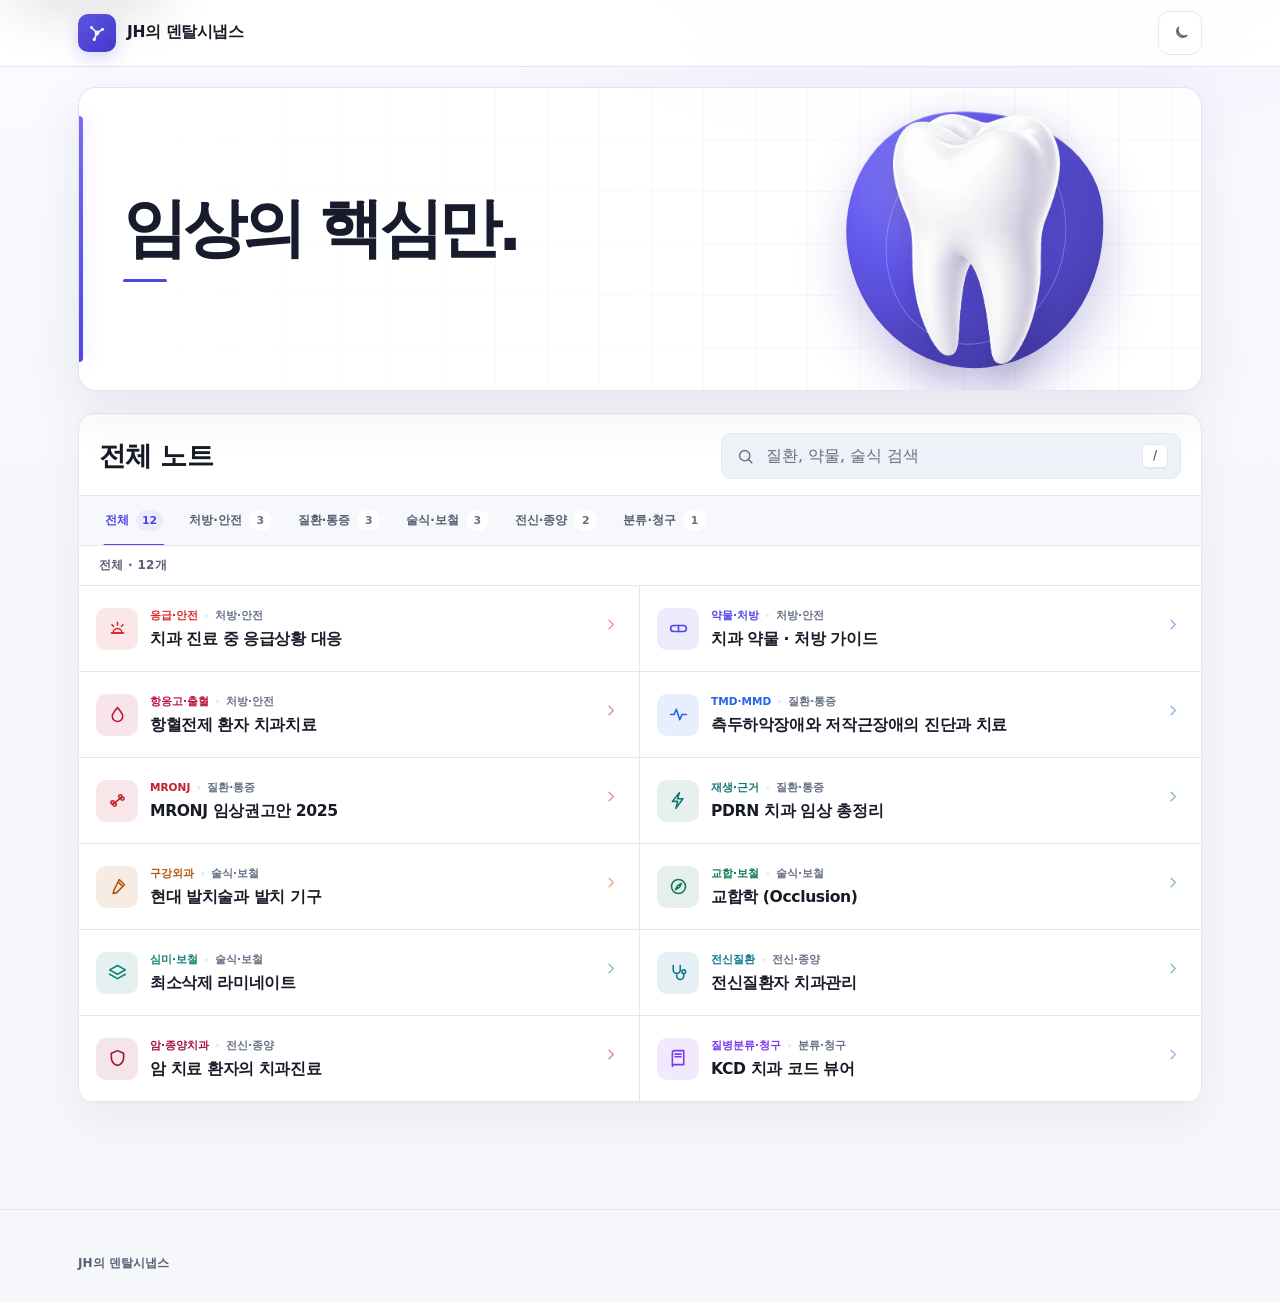
==== index.html @ c58d6381 "메인 치아 비주얼 및 문구 간결화" ====
<!DOCTYPE html>
<html lang="ko" data-theme="auto">
<head>
<meta charset="UTF-8" />
<meta name="viewport" content="width=device-width, initial-scale=1.0" />
<title>JH의 덴탈시냅스</title>
<meta name="description" content="JH의 덴탈시냅스 — 치과 임상 노트 모음(처방·질환·술식)" />
<meta name="theme-color" content="#4f46e5" />
<link rel="icon" href="assets/favicon.svg" type="image/svg+xml" />
<link rel="stylesheet" href="assets/theme.css?v=7" />
<link rel="preload" as="image" href="assets/tooth-hero-v2.webp" type="image/webp" />
<style>
  .hub-page{
    --hub-canvas:#fafaff;
    --hero-surface:rgba(255,255,255,.9);
    --hero-ink:#171b2b;
    --hero-muted:#697087;
    --hero-line:rgba(79,70,229,.16);
    --hero-grid:rgba(79,70,229,.045);
    background:
      radial-gradient(780px 360px at 76% -5%,rgba(99,102,241,.11),transparent 72%),
      linear-gradient(180deg,var(--hub-canvas) 0,var(--bg) 560px)}
  .hub-header{background:color-mix(in srgb,var(--surface) 96%,transparent);border-bottom:1px solid var(--line)}
  .hub-header-inner{height:66px;display:flex;align-items:center;gap:16px}
  .hub-brand{display:inline-flex;align-items:center;gap:11px;min-height:48px;color:var(--ink)}
  .hub-brand:hover{text-decoration:none}
  .hub-brand .logo{width:38px;height:38px;border-radius:10px;display:grid;place-items:center;background:linear-gradient(145deg,#6259ef,var(--brand-strong));color:#fff;box-shadow:0 7px 18px rgba(79,70,229,.2)}
  .hub-brand .logo svg{width:22px;height:22px}
  .hub-wordmark{line-height:1.1}
  .hub-wordmark b{font-size:.97rem;letter-spacing:-.025em}
  .hub-header .themebtn{margin-left:auto}

  .hub-main{padding:20px 0 var(--sp-8)}
  .hub-intro{position:relative;isolation:isolate;display:grid;grid-template-columns:minmax(0,1fr) minmax(240px,.62fr);align-items:center;gap:clamp(24px,5vw,64px);overflow:hidden;
    min-height:294px;padding:26px 38px 26px 44px;border:1px solid var(--hero-line);border-radius:18px;color:var(--hero-ink);background:var(--hero-surface);
    box-shadow:0 1px 0 rgba(255,255,255,.82) inset,0 20px 54px rgba(56,52,110,.09)}
  .hub-intro::before{content:"";position:absolute;inset:0;z-index:-2;background:
    linear-gradient(90deg,var(--hero-grid) 1px,transparent 1px),
    linear-gradient(0deg,var(--hero-grid) 1px,transparent 1px);
    background-size:52px 52px;mask-image:linear-gradient(90deg,transparent 5%,#000 58%,#000)}
  .hub-intro::after{content:"";position:absolute;inset:28px auto 28px 0;width:4px;border-radius:0 6px 6px 0;background:linear-gradient(180deg,#766df4,var(--brand));box-shadow:0 0 20px rgba(79,70,229,.25)}
  .intro-copy{position:relative;z-index:1;align-self:center}
  .hub-intro h1{max-width:650px;margin:0;color:var(--hero-ink);font-size:clamp(2.5rem,5vw,4.25rem);line-height:1.02;letter-spacing:-.07em;text-wrap:balance}
  .hub-intro h1::after{content:"";display:block;width:44px;height:3px;margin-top:17px;border-radius:2px;background:var(--brand)}

  .dental-visual{position:relative;align-self:stretch;display:grid;place-items:center;min-width:0;min-height:242px}
  .dental-visual::before{content:"";position:absolute;width:min(94%,258px);aspect-ratio:1;border-radius:43% 57% 51% 49%/47% 43% 57% 53%;background:radial-gradient(circle at 32% 24%,#8c85ff 0,#6258ed 35%,#3a308f 100%);box-shadow:0 24px 52px rgba(64,52,174,.26),inset 0 1px 0 rgba(255,255,255,.34);transform:rotate(-6deg)}
  .dental-visual::after{content:"";position:absolute;width:min(76%,212px);aspect-ratio:1;border:1px solid rgba(255,255,255,.3);border-radius:50%;transform:rotate(16deg) scaleX(.83)}
  .tooth-art{position:relative;z-index:1;width:auto;height:250px;max-width:70%;object-fit:contain;filter:drop-shadow(0 18px 18px rgba(28,22,91,.28))}

  .library{padding:22px 0 0}
  .library-shell{overflow:hidden;border:1px solid var(--line);border-radius:16px;background:var(--surface);box-shadow:0 18px 46px rgba(25,30,60,.055)}
  .library-tools{display:flex;align-items:center;justify-content:space-between;gap:24px;padding:19px 20px 16px;border-bottom:1px solid var(--line)}
  .library-title h2{margin:0;font-size:clamp(1.35rem,2.5vw,1.7rem)}
  .hub-search{position:relative;display:flex;align-items:center;width:min(100%,460px)}
  .hub-search>svg{position:absolute;left:15px;width:19px;height:19px;color:var(--ink-3);pointer-events:none}
  .hub-search input{width:100%;height:46px;border:1px solid var(--line);border-radius:10px;background:var(--surface-2);color:var(--ink);padding:0 54px 0 44px;outline:none;transition:border-color var(--dur),box-shadow var(--dur),background-color var(--dur)}
  .hub-search input::placeholder{color:var(--ink-3)}
  .hub-search input:focus{border-color:var(--brand);background:var(--surface);box-shadow:0 0 0 4px color-mix(in srgb,var(--brand) 15%,transparent)}
  .hub-search kbd{position:absolute;right:13px;display:grid;place-items:center;min-width:26px;height:25px;border:1px solid var(--line);border-bottom-width:2px;border-radius:6px;background:var(--surface);color:var(--ink-2);font:700 .72rem/1 system-ui}

  .library-layout{min-width:0}
  .library-rail{display:flex;gap:2px;overflow-x:auto;padding:0 14px;border-bottom:1px solid var(--line);background:color-mix(in srgb,var(--surface-2) 48%,var(--surface));scrollbar-width:none}
  .library-rail::-webkit-scrollbar{display:none}
  .filter{appearance:none;position:relative;flex:0 0 auto;border:0;background:transparent;color:var(--ink-2);min-height:49px;padding:0 12px;display:flex;align-items:center;gap:7px;white-space:nowrap;cursor:pointer;font-size:var(--text-xs);font-weight:750;transition:color var(--dur),background-color var(--dur)}
  .filter::after{content:"";position:absolute;inset:auto 10px -1px;height:2px;border-radius:2px 2px 0 0;background:var(--brand);transform:scaleX(0);transition:transform var(--dur) var(--ease)}
  .filter:hover{background:color-mix(in srgb,var(--brand-soft) 42%,transparent);color:var(--ink)}
  .filter[aria-pressed="true"]{color:var(--brand);font-weight:900}
  .filter[aria-pressed="true"]::after{transform:scaleX(1)}
  .filter span{min-width:23px;text-align:center;padding:2px 6px;border-radius:var(--r-pill);background:var(--surface);color:var(--ink-3);font-size:.68rem;font-variant-numeric:tabular-nums}
  .filter[aria-pressed="true"] span{background:var(--brand-soft);color:var(--brand)}

  .library-results{min-width:0}
  .result-head{min-height:40px;display:flex;align-items:center;gap:12px;margin:0;padding:4px 20px;border-bottom:1px solid var(--line)}
  .result-head p{margin:0;color:var(--ink-2);font-size:var(--text-xs);font-weight:800;letter-spacing:.025em}
  .reset-btn{appearance:none;margin-left:auto;border:0;background:transparent;color:var(--brand);min-height:36px;padding:0 4px;cursor:pointer;font-size:var(--text-xs);font-weight:850}
  .reset-btn:hover{text-decoration:underline}
  .note-list{display:grid;grid-template-columns:repeat(2,minmax(0,1fr));min-width:0}
  .note-card{--note-accent:var(--brand);position:relative;display:grid;grid-template-columns:42px minmax(0,1fr) 20px;gap:12px;align-items:center;min-height:86px;padding:13px 17px;border:0;border-bottom:1px solid var(--line);background:var(--surface);color:var(--ink);overflow:hidden;transition:background-color var(--dur),color var(--dur)}
  .note-card:nth-child(odd){border-right:1px solid var(--line)}
  .note-card:hover{background:color-mix(in srgb,var(--note-accent) 5%,var(--surface));text-decoration:none}
  .note-card>.ic{width:42px;height:42px;border-radius:10px;background:color-mix(in srgb,var(--note-accent) 11%,var(--surface));color:var(--note-accent);transition:transform var(--dur) var(--ease)}
  .note-card:hover>.ic{transform:scale(1.05)}
  .note-card>.ic svg{width:21px;height:21px}
  .note-copy{min-width:0}
  .note-meta{display:flex;align-items:center;gap:7px;min-height:18px;color:var(--ink-3);font-size:.66rem;font-weight:750}
  .note-meta .tagline{color:var(--note-accent)}
  .note-meta .dot{width:3px;height:3px;border-radius:50%;background:var(--line)}
  .note-card h3{margin:4px 0 0;font-size:var(--text-base);line-height:1.36}
  .note-arrow{align-self:center;color:var(--note-accent);opacity:.5;transition:transform var(--dur),opacity var(--dur)}
  .note-arrow svg{width:17px;height:17px}
  .note-card:hover .note-arrow{opacity:1;transform:translateX(3px)}
  .empty-state{margin:18px;border:1px dashed var(--line);border-radius:11px;background:var(--surface-2);padding:38px 24px;text-align:center;color:var(--ink-2)}
  .empty-state .ic{width:44px;height:44px;margin:0 auto 10px;border-radius:10px;background:var(--surface);color:var(--ink-3)}
  .empty-state p{margin:0 0 12px}
  .empty-state button{appearance:none;border:1px solid var(--line);border-radius:8px;background:var(--surface);color:var(--ink);min-height:44px;padding:0 14px;cursor:pointer;font-size:var(--text-sm);font-weight:800}

  .hub-footer{margin-top:42px;padding-bottom:28px;border-top:1px solid var(--line);color:var(--ink-3);font-size:var(--text-xs)}
  .hub-footer-inner{display:flex;align-items:center;gap:14px;padding-top:20px}
  .hub-footer b{color:var(--ink-2)}

  :root[data-theme="dark"] .hub-page{
    --hub-canvas:#10131d;--hero-surface:rgba(22,27,40,.92);--hero-ink:#eef0f8;--hero-muted:#9da6bc;
    --hero-line:rgba(141,137,246,.22);--hero-grid:rgba(141,137,246,.055)}
  :root[data-theme="dark"] .note-meta .tagline{color:color-mix(in srgb,var(--note-accent) 42%,var(--ink))}
  @media (prefers-color-scheme:dark){
    :root[data-theme="auto"] .hub-page{
      --hub-canvas:#10131d;--hero-surface:rgba(22,27,40,.92);--hero-ink:#eef0f8;--hero-muted:#9da6bc;
      --hero-line:rgba(141,137,246,.22);--hero-grid:rgba(141,137,246,.055)}
    :root[data-theme="auto"] .note-meta .tagline{color:color-mix(in srgb,var(--note-accent) 42%,var(--ink))}
  }

  @media (prefers-reduced-motion:no-preference){
    .note-card{opacity:0;animation:noteIn .35s var(--ease) forwards;animation-delay:var(--delay,0ms)}
    .tooth-art{animation:toothFloat 6s ease-in-out infinite alternate}
    @keyframes noteIn{from{opacity:0;transform:translateY(7px)}to{opacity:1;transform:none}}
    @keyframes toothFloat{to{transform:translateY(-4px)}}
  }
  @media (max-width:760px){
    .hub-main{padding-top:13px}
    .hub-intro{grid-template-columns:minmax(0,1fr) 164px;min-height:214px;gap:10px;padding:22px 18px 22px 26px}
    .hub-intro h1{font-size:clamp(2.15rem,7.7vw,3.25rem)}
    .dental-visual{min-height:170px}
    .dental-visual::before{width:158px}.dental-visual::after{width:130px}
    .tooth-art{height:166px;max-width:72%}
    .library-tools{align-items:stretch;flex-direction:column;gap:13px;padding:17px 16px 15px}
    .hub-search{width:100%}
  }
  @media (max-width:680px){
    .hub-header-inner{height:62px}
    .hub-brand .logo{width:36px;height:36px}.hub-brand .logo svg{width:21px;height:21px}
    .library{padding-top:16px}.library-shell{border-radius:13px}
    .note-list{grid-template-columns:1fr}
    .note-card:nth-child(odd){border-right:0}
    .hub-footer{margin-top:34px}
  }
  @media (max-width:420px){
    .hub-main>.wrap{padding-inline:12px}
    .hub-intro{grid-template-columns:minmax(0,1fr) 112px;min-height:172px;padding:18px 10px 18px 18px;border-radius:13px}
    .hub-intro::after{inset-block:20px}
    .hub-intro h1{font-size:2rem}.hub-intro h1::after{width:34px;margin-top:12px}
    .dental-visual{min-height:134px}.dental-visual::before{width:112px}.dental-visual::after{width:90px}.tooth-art{height:128px;max-width:76%}
    .library-tools{padding-inline:14px}.library-rail{padding-inline:7px}.filter{padding-inline:10px}
    .result-head{padding-inline:14px}.note-card{grid-template-columns:40px minmax(0,1fr) 18px;gap:10px;padding:12px 13px}
    .note-card>.ic{width:40px;height:40px}.note-card h3{font-size:.92rem}
  }
</style>
</head>
<body class="hub-page">

<header class="hub-header">
  <div class="wrap hub-header-inner">
    <a class="hub-brand" href="index.html" aria-label="JH의 덴탈시냅스 홈">
      <span class="logo"><svg aria-hidden="true"><use href="assets/icons.svg#i-logo"/></svg></span>
      <span class="hub-wordmark"><b>JH의 덴탈시냅스</b></span>
    </a>
    <button class="themebtn" id="theme" type="button" aria-label="다크 모드로 전환"><svg aria-hidden="true"><use href="assets/icons.svg#i-moon"/></svg></button>
  </div>
</header>

<main class="hub-main" id="main-content">
  <div class="wrap">
    <section class="hub-intro" aria-labelledby="hub-title">
      <div class="intro-copy">
        <h1 id="hub-title">임상의 핵심만.</h1>
      </div>
      <div class="dental-visual" aria-hidden="true">
        <img class="tooth-art" src="assets/tooth-hero-v2.webp" width="427" height="640" alt="" fetchpriority="high" decoding="async" />
      </div>
    </section>

    <section class="library" aria-labelledby="library-title">
      <div class="library-shell">
        <div class="library-tools">
          <div class="library-title">
            <h2 id="library-title">전체 노트</h2>
          </div>
          <label class="hub-search">
            <span class="sr-only">임상 노트 검색</span>
            <svg aria-hidden="true"><use href="assets/icons.svg#i-search"/></svg>
            <input id="q" type="search" placeholder="질환, 약물, 술식 검색" autocomplete="off" aria-label="임상 노트 검색" />
            <kbd aria-hidden="true">/</kbd>
          </label>
        </div>

        <div class="library-layout">
          <aside class="library-rail" aria-label="노트 분야 필터">
            <button class="filter" type="button" data-filter="all" aria-pressed="true">전체 <span>12</span></button>
            <button class="filter" type="button" data-filter="medication" aria-pressed="false">처방·안전 <span>3</span></button>
            <button class="filter" type="button" data-filter="disorders" aria-pressed="false">질환·통증 <span>3</span></button>
            <button class="filter" type="button" data-filter="procedures" aria-pressed="false">술식·보철 <span>3</span></button>
            <button class="filter" type="button" data-filter="systemic" aria-pressed="false">전신·종양 <span>2</span></button>
            <button class="filter" type="button" data-filter="codes" aria-pressed="false">분류·청구 <span>1</span></button>
          </aside>

          <div class="library-results">
            <div class="result-head">
              <p id="count" aria-live="polite">전체 · 12개</p>
              <button class="reset-btn" id="reset" type="button" hidden>검색·필터 초기화</button>
            </div>
            <div class="note-list" id="note-grid"></div>
            <div class="empty-state" id="empty" hidden>
              <span class="ic"><svg aria-hidden="true"><use href="assets/icons.svg#i-search"/></svg></span>
              <p>일치하는 임상 노트가 없습니다.</p>
              <button type="button" id="empty-reset">전체 노트 보기</button>
            </div>
          </div>
        </div>
      </div>
    </section>
  </div>
</main>

<footer class="hub-footer">
  <div class="wrap hub-footer-inner"><b>JH의 덴탈시냅스</b></div>
</footer>

<script>
const notes = [
  {title:'치과 진료 중 응급상황 대응',href:'emergency.html',icon:'i-siren',accent:'#dc2626',tag:'응급·안전',category:'medication',categoryLabel:'처방·안전',desc:'실신·저혈압/쇼크·아나필락시스·흉통·천식·저혈당·경련·기도폐쇄의 첫 대응과 응급약물.',keywords:'응급 emergency 실신 저혈압 hypotension 쇼크 아나필락시스 epinephrine 흉통 천식 저혈당 경련 기도폐쇄 cpr bls aed 119'},
  {title:'치과 약물 · 처방 가이드',href:'drug-guide.html',icon:'i-pill',accent:'#4f46e5',tag:'약물·처방',category:'medication',categoryLabel:'처방·안전',desc:'술식·상황별 처방 프로토콜, 알레르기 대체, 소아 하루 투여 횟수와 20kg 계산 예시, 응급·구강내과 복약지도.',keywords:'약물 처방 항생제 진통제 마취 알러지 소아 용량 하루 복용횟수 20kg 체중 예시 응급 구강내과 신경병성 tapering'},
  {title:'항혈전제 환자 치과치료',href:'antithrombotic.html',icon:'i-droplet',accent:'#be123c',tag:'항응고·출혈',category:'medication',categoryLabel:'처방·안전',desc:'항혈소판제·Warfarin·DOAC·혈전용해제 환자의 시술 위험 분류, 약물 조정, 국소 지혈과 상호작용.',keywords:'항혈전제 항응고제 항혈소판제 warfarin 와파린 inr doac apixaban dabigatran rivaroxaban aspirin clopidogrel 발치 출혈 지혈 txa'},
  {title:'측두하악장애와 저작근장애의 진단과 치료',href:'tmd-mmd.html',icon:'i-activity',accent:'#2563eb',tag:'TMD·MMD',category:'disorders',categoryLabel:'질환·통증',desc:'TMD·MMD 진단과 감별, 자가관리·약물·교합장치·운동·수기치료·물리치료·주사와 관절 술식.',keywords:'측두하악장애 tmd tmj 저작근장애 mmd masticatory muscle disorder myalgia 근막통증 교근 개구장애 스플린트 물리치료 운동 수기치료 tens laser 관절천자'},
  {title:'MRONJ 임상권고안 2025',href:'mronj.html',icon:'i-bone',accent:'#c01f2f',tag:'MRONJ',category:'disorders',categoryLabel:'질환·통증',desc:'약물관련 악골괴사의 약물별 정리, 진단·위험요인·예방·휴약·병기·보존/수술·재발과 의사결정.',keywords:'mronj 악골괴사 비스포스포네이트 데노수맙 졸레드로네이트 발치 임플란트 휴약 병기 테리파라타이드 골흡수억제제'},
  {title:'PDRN 치과 임상 총정리',href:'pdrn.html',icon:'i-bolt',accent:'#0f766e',tag:'재생·근거',category:'disorders',categoryLabel:'질환·통증',desc:'PDRN·PN의 기전과 국내 치과 활용, TMD·임플란트·치주·발치·MRONJ 사용 자료를 근거 유형별로 정리.',keywords:'pdrn pn polynucleotide 재생주사 tmd tmj 프롤로테라피 prolotherapy 임플란트 골이식 치주 재생 발치 mronj a2a salvage pathway 허가외'},
  {title:'현대 발치술과 발치 기구',href:'extraction.html',icon:'i-tool',accent:'#b45309',tag:'구강외과',category:'procedures',categoryLabel:'술식·보철',desc:'기본 elevator·forceps부터 powered periotome, 축방향 견인기, Physics Forceps, piezosurgery와 잔존치근 관리.',keywords:'발치 extraction 발치기구 elevator forceps root pick periotome luxator powered benex Easy X-Trac Physics Forceps piezosurgery magnetic mallet 치근분할 잔존치근 매복치 coronectomy'},
  {title:'교합학 (Occlusion)',href:'occlusion.html',icon:'i-compass',accent:'#0f7a52',tag:'교합·보철',category:'procedures',categoryLabel:'술식·보철',desc:'CR/MIP·하악운동·교합 양식·결정인자·교합기·임플란트 교합·TMD·스플린트·교합조정과 진단 도구.',keywords:'교합 occlusion gnathology 중심위 cr mip 교합양식 견치유도 posselt bennett 과두유도 교합기 안면궁 임플란트교합 ipo vdo 스플린트 교합조정'},
  {title:'최소삭제 라미네이트',href:'veneer.html',icon:'i-layers',accent:'#0e8174',tag:'심미·보철',category:'procedures',categoryLabel:'술식·보철',desc:'무삭제·최소삭제 베니어의 적응증, 삭제, 재료, 제작, 접착 경로, 브랜드와 장기 근거.',keywords:'라미네이트 veneer 베니어 무삭제 최소삭제 no-prep emax 리튬디실리케이트 지르코니아 picn zls 접착 bonding hf silane mdp 레진시멘트'},
  {title:'전신질환자 치과관리',href:'systemic.html',icon:'i-stethoscope',accent:'#0e7490',tag:'전신질환',category:'systemic',categoryLabel:'전신·종양',desc:'심혈관·당뇨·신장·간·임신·내분비·항암·면역억제 환자의 출혈·감염·스트레스·약물 위험과 협진 기준.',keywords:'전신질환 고혈압 심혈관 epinephrine 당뇨 hba1c 신장 투석 간경변 임신 pregnancy 갑상선 부신 스테로이드 항암 방사선 면역억제 협진 활력징후'},
  {title:'암 치료 환자의 치과진료',href:'cancer-care.html',icon:'i-shield',accent:'#9f1239',tag:'암·종양치과',category:'systemic',categoryLabel:'전신·종양',desc:'암 수술·항암·두경부 방사선 전·중·후 발치·임플란트 시기, CBC 판단, ORN·MRONJ 위험과 협진 기준.',keywords:'암 암수술 항암 화학요법 표적치료 면역항암 두경부방사선 발치 임플란트 cbc anc 혈소판 orn mronj 조혈모세포이식 car-t gvhd 협진'},
  {title:'KCD 치과 코드 뷰어',href:'kcd.html',icon:'i-book',accent:'#7c3aed',tag:'질병분류·청구',category:'codes',categoryLabel:'분류·청구',desc:'치과 관련 KCD 코드를 장별 계층 구조로 검색하고, 코드를 복사하거나 포함·제외 교차참조로 이동합니다.',keywords:'kcd 질병분류 질병코드 상병 청구 진단 icd k00 k02 우식 k04 치수염 k05 치주염 k07 부정교합 tmj 외상 임플란트 합병증 코드 검색 복사'}
];

const grid=document.getElementById('note-grid');
const query=document.getElementById('q');
const count=document.getElementById('count');
const empty=document.getElementById('empty');
const reset=document.getElementById('reset');
const filters=[...document.querySelectorAll('.filter')];
let activeFilter='all';

function card(note,index){
  const anchor=document.createElement('a');
  anchor.className='note-card';
  anchor.href=note.href;
  anchor.dataset.category=note.category;
  anchor.dataset.text=(note.title+' '+note.desc+' '+note.tag+' '+note.categoryLabel+' '+note.keywords).toLowerCase();
  anchor.style.setProperty('--note-accent',note.accent);
  anchor.style.setProperty('--delay',(Math.min(index,8)*38)+'ms');
  anchor.innerHTML=`<span class="ic"><svg aria-hidden="true"><use href="assets/icons.svg#${note.icon}"/></svg></span>
    <span class="note-copy"><span class="note-meta"><span class="tagline">${note.tag}</span><span class="dot"></span><span>${note.categoryLabel}</span></span><h3>${note.title}</h3></span>
    <span class="note-arrow" aria-hidden="true"><svg><use href="assets/icons.svg#i-arrow-right"/></svg></span>`;
  return anchor;
}

notes.forEach((note,index)=>grid.appendChild(card(note,index)));

function applyFilters(){
  const term=query.value.trim().toLowerCase();
  let shown=0;
  grid.querySelectorAll('.note-card').forEach(card=>{
    const categoryHit=activeFilter==='all'||card.dataset.category===activeFilter;
    const searchHit=!term||card.dataset.text.includes(term);
    card.hidden=!(categoryHit&&searchHit);
    if(!card.hidden) shown++;
  });
  const activeButton=filters.find(button=>button.dataset.filter===activeFilter);
  const label=activeButton?activeButton.childNodes[0].textContent.trim():'전체';
  count.textContent=`${label} · ${shown}개`;
  empty.hidden=shown!==0;
  reset.hidden=activeFilter==='all'&&!term;
}

filters.forEach(button=>button.addEventListener('click',()=>{
  activeFilter=button.dataset.filter;
  filters.forEach(item=>item.setAttribute('aria-pressed',String(item===button)));
  applyFilters();
}));
query.addEventListener('input',applyFilters);

function clearAll(){
  activeFilter='all';
  query.value='';
  filters.forEach(item=>item.setAttribute('aria-pressed',String(item.dataset.filter==='all')));
  applyFilters();
  query.focus();
}
reset.addEventListener('click',clearAll);
document.getElementById('empty-reset').addEventListener('click',clearAll);
document.addEventListener('keydown',event=>{
  const tag=((document.activeElement&&document.activeElement.tagName)||'').toLowerCase();
  if(event.key==='/'&&tag!=='input'&&tag!=='textarea'){
    event.preventDefault();query.focus();
  }else if(event.key==='Escape'&&document.activeElement===query){
    clearAll();query.blur();
  }
});
</script>
<script src="assets/theme.js?v=5"></script>
</body>
</html>
---- assets/theme.css ----
/* ======================================================================
   JH의 덴탈시냅스 — Clinical field guide design system
   ====================================================================== */
:root{
  color-scheme:light dark;

  /* restored palette: slate neutrals + indigo brand */
  --bg:#f6f7fb;--surface:#fff;--surface-2:#eef1f7;--surface-3:#e3e7ef;--line:#e3e7ef;
  --ink:#171b27;--ink-2:#586074;--ink-3:#667085;
  --brand:#4f46e5;--brand-strong:#4338ca;--brand-ink:#fff;--brand-soft:#ecebfc;
  --success:#0f7a52;--success-soft:#e4f5ec;
  --warning:#955200;--warning-soft:#fbeed9;
  --danger:#c01f2f;--danger-soft:#fde6e8;
  --info:#0b62c4;--info-soft:#e6f0fd;

  /* legacy aliases */
  --muted:var(--ink-2);--brand-d:var(--brand-strong);--warn:var(--warning);--accent:var(--success);--radius:10px;

  --text-xs:.75rem;--text-sm:.875rem;--text-base:.975rem;--text-md:1.075rem;
  --text-lg:1.25rem;--text-xl:1.55rem;--text-2xl:1.95rem;--text-3xl:2.45rem;
  --lh-tight:1.3;--lh:1.65;

  --sp-1:4px;--sp-2:8px;--sp-3:12px;--sp-4:16px;--sp-5:24px;--sp-6:32px;--sp-7:48px;--sp-8:64px;

  --r-sm:7px;--r:10px;--r-lg:14px;--r-pill:999px;
  --shadow-sm:0 1px 1px rgba(18,24,40,.04),0 3px 10px rgba(18,24,40,.035);
  --shadow:0 1px 2px rgba(18,24,40,.05),0 12px 28px rgba(18,24,40,.08);
  --shadow-lg:0 22px 54px rgba(18,24,40,.16);
  --ease:cubic-bezier(.2,.7,.2,1);--dur:.18s;

  --maxw:1180px;
  --hero-1:#3a2ea8;--hero-2:#5b51ef;--hero-3:#6f57f0;
}

@media (prefers-color-scheme:dark){
  :root[data-theme="auto"]{
    --bg:#0e1118;--surface:#161b24;--surface-2:#1d2330;--surface-3:#252c3a;--line:#2a3142;
    --ink:#e9edf5;--ink-2:#a8b1c3;--ink-3:#79849a;
    --brand:#8d89f6;--brand-strong:#aaa6f9;--brand-ink:#0e1118;--brand-soft:#1f2440;
    --success:#46cf91;--success-soft:#11271d;--warning:#e2a85c;--warning-soft:#2a2113;
    --danger:#f0746e;--danger-soft:#2c1719;--info:#5ea7f3;--info-soft:#11233b;
    --accent:var(--success);
    --shadow-sm:0 1px 2px rgba(0,0,0,.4);--shadow:0 14px 32px rgba(0,0,0,.35);--shadow-lg:0 24px 58px rgba(0,0,0,.5);
  }
}
:root[data-theme="dark"]{
  --bg:#0e1118;--surface:#161b24;--surface-2:#1d2330;--surface-3:#252c3a;--line:#2a3142;
  --ink:#e9edf5;--ink-2:#a8b1c3;--ink-3:#79849a;
  --brand:#8d89f6;--brand-strong:#aaa6f9;--brand-ink:#0e1118;--brand-soft:#1f2440;
  --success:#46cf91;--success-soft:#11271d;--warning:#e2a85c;--warning-soft:#2a2113;
  --danger:#f0746e;--danger-soft:#2c1719;--info:#5ea7f3;--info-soft:#11233b;
  --accent:var(--success);
  --shadow-sm:0 1px 2px rgba(0,0,0,.4);--shadow:0 14px 32px rgba(0,0,0,.35);--shadow-lg:0 24px 58px rgba(0,0,0,.5);
}

/* ======================= foundation ======================= */
*{box-sizing:border-box}
html{scroll-behavior:smooth;scroll-padding-top:76px;-webkit-text-size-adjust:100%}
@media (prefers-reduced-motion:reduce){
  html{scroll-behavior:auto}
  *,*::before,*::after{animation-duration:.001ms!important;animation-iteration-count:1!important;transition-duration:.001ms!important;scroll-behavior:auto!important}
}
body{margin:0;min-width:320px;font-family:"Pretendard Variable","Pretendard","Apple SD Gothic Neo","Malgun Gothic",system-ui,-apple-system,"Segoe UI",sans-serif;
  font-size:var(--text-base);line-height:var(--lh);background:var(--bg);color:var(--ink);
  -webkit-font-smoothing:antialiased;text-rendering:optimizeLegibility}
::selection{background:color-mix(in srgb,var(--brand) 26%,transparent);color:var(--ink)}
a{color:var(--brand);text-decoration:none;text-decoration-thickness:.08em;text-underline-offset:.16em}
a:hover{text-decoration:underline}
main :is(p,li,dd,td,.callout,.sec-desc) a:not([class]){text-decoration:underline;text-decoration-thickness:.08em;text-underline-offset:.18em}
h1,h2,h3,h4{line-height:var(--lh-tight);letter-spacing:-.025em;word-break:keep-all}
p,li,td{overflow-wrap:break-word}
button,input,summary{font:inherit}
:focus-visible{outline:3px solid color-mix(in srgb,var(--brand) 72%,#fff);outline-offset:3px;border-radius:5px}
.diagram:focus-visible{outline-offset:2px}
.wrap{width:min(100%,var(--maxw));margin-inline:auto;padding-inline:clamp(16px,3vw,28px);min-width:0}
.sr-only{position:absolute;width:1px;height:1px;padding:0;margin:-1px;overflow:hidden;clip:rect(0 0 0 0);white-space:nowrap;border:0}
.skip-link{position:fixed;left:16px;top:12px;z-index:200;transform:translateY(-160%);background:var(--ink);color:var(--surface);padding:10px 14px;border-radius:var(--r-sm);font-size:var(--text-sm);font-weight:800;box-shadow:var(--shadow-lg)}
.skip-link:focus{transform:none;text-decoration:none}

svg.gl{width:1.15em;height:1.15em;display:inline-block;vertical-align:-.16em;flex:0 0 auto}
.ic{display:grid;place-items:center;flex:0 0 auto}
.ic svg{width:60%;height:60%}

/* ======================= document hero ======================= */
header.hero{position:relative;isolation:isolate;overflow:hidden;color:#fff;padding:20px 0 22px;
  background:linear-gradient(112deg,var(--hero-1) 0%,var(--hero-2) 64%,var(--hero-3) 100%);
  border-bottom:1px solid rgba(255,255,255,.12)}
header.hero::before{content:"";position:absolute;inset:0;z-index:-1;pointer-events:none;opacity:.7;
  background:repeating-linear-gradient(90deg,transparent 0,transparent 119px,rgba(255,255,255,.045) 120px),
    repeating-linear-gradient(0deg,transparent 0,transparent 55px,rgba(255,255,255,.025) 56px),
    radial-gradient(circle at 84% 20%,rgba(255,255,255,.17) 0 2px,transparent 3px),
    radial-gradient(circle at 76% 68%,rgba(255,255,255,.12) 0 2px,transparent 3px)}
header.hero .wrap{position:relative;z-index:1}
.crumb{display:inline-flex;align-items:center;gap:7px;color:#fff;opacity:.84;font-size:var(--text-sm);font-weight:650;
  min-height:36px;margin:-4px 0 3px;padding:3px 2px}
.crumb:hover{opacity:1;text-decoration:none}
.crumb svg{width:17px;height:17px}
header.hero h1{margin:0 0 6px;font-size:clamp(1.5rem,2.8vw,2.08rem);display:flex;align-items:flex-start;gap:11px;max-width:34ch}
header.hero h1 .logo{width:39px;height:39px;border-radius:10px;background:rgba(255,255,255,.14);border:1px solid rgba(255,255,255,.16);display:grid;place-items:center;flex:0 0 auto}
header.hero h1 .logo svg{width:22px;height:22px;color:#fff}
header.hero p.sub{margin:0;opacity:.93;font-size:var(--text-md);line-height:1.55;max-width:78ch;font-weight:420}
.meta-row{display:flex;flex-wrap:wrap;gap:4px 20px;margin-top:9px;font-size:var(--text-xs);line-height:1.45;opacity:.76;font-variant-numeric:tabular-nums}
.meta-row span{display:inline-flex;align-items:center;gap:6px}

/* ======================= navigation / search ======================= */
.topbar{position:sticky;top:0;z-index:50;background:color-mix(in srgb,var(--surface) 96%,transparent);border-bottom:1px solid var(--line);box-shadow:0 2px 12px rgba(18,24,40,.03);
  -webkit-backdrop-filter:saturate(125%) blur(10px);backdrop-filter:saturate(125%) blur(10px)}
.topbar-inner{display:flex;align-items:center;gap:10px;min-height:58px;padding-block:7px}
.brand{display:inline-flex;align-items:center;gap:8px;min-height:44px;padding:0 2px;font-weight:850;color:var(--ink);font-size:var(--text-sm);white-space:nowrap}
.brand .logo{width:30px;height:30px;border-radius:8px;background:var(--brand-soft);color:var(--brand);display:grid;place-items:center}
.brand .logo svg{width:18px;height:18px}
.brand:hover{text-decoration:none;color:var(--brand)}
.links{display:flex;gap:3px;align-items:center;min-width:0;overflow-x:auto;scrollbar-width:none;-ms-overflow-style:none;mask-image:linear-gradient(90deg,#000 94%,transparent)}
.links::-webkit-scrollbar{display:none}
.links a{position:relative;min-height:44px;display:inline-flex;align-items:center;padding:0 11px;border-radius:var(--r-sm);white-space:nowrap;font-size:var(--text-sm);font-weight:650;color:var(--ink-2);transition:background-color var(--dur),color var(--dur)}
.links a:hover{background:var(--surface-2);color:var(--ink);text-decoration:none}
.links a.active{background:var(--brand-soft);color:var(--brand);font-weight:850}
.spacer{margin-left:auto}
.search{display:flex;align-items:center;gap:8px}
.search .field{position:relative;display:flex;align-items:center}
.search .field svg{position:absolute;left:13px;width:17px;height:17px;color:var(--ink-3);pointer-events:none}
.search input{border:1px solid var(--line);background:var(--surface);color:var(--ink);border-radius:var(--r);
  height:44px;padding:0 14px 0 39px;font-size:var(--text-sm);width:250px;outline:none;transition:border-color var(--dur),box-shadow var(--dur),background-color var(--dur)}
.search input::placeholder{color:var(--ink-3)}
.search input:focus{border-color:var(--brand);box-shadow:0 0 0 4px color-mix(in srgb,var(--brand) 16%,transparent);background:var(--surface)}
.themebtn{appearance:none;border:1px solid var(--line);background:var(--surface);color:var(--ink-2);border-radius:11px;
  width:44px;height:44px;cursor:pointer;display:grid;place-items:center;transition:background-color var(--dur),border-color var(--dur),color var(--dur),transform var(--dur)}
.themebtn:hover{color:var(--brand);border-color:color-mix(in srgb,var(--brand) 55%,var(--line));background:var(--brand-soft);transform:translateY(-1px)}
.themebtn svg{width:19px;height:19px}
.themebtn.hero-toggle{position:absolute;top:14px;right:max(16px,calc((100vw - var(--maxw))/2 + 26px));left:auto;z-index:5;background:rgba(20,16,62,.18);border-color:rgba(255,255,255,.32);color:#fff}
.themebtn.hero-toggle:hover{background:rgba(255,255,255,.17);border-color:rgba(255,255,255,.56);color:#fff}

.mobile-sections{display:none;position:relative;margin-left:auto}
.mobile-sections>summary{list-style:none;cursor:pointer;min-height:44px;align-items:center;border:1px solid var(--line);border-radius:var(--r-sm);background:var(--surface);padding:0 12px;font-size:var(--text-xs);font-weight:850;color:var(--ink)}
.mobile-sections>summary::-webkit-details-marker{display:none}
.mobile-sections>summary::after{content:"+";margin-left:7px;color:var(--brand);font-size:1rem;line-height:1}
.mobile-sections[open]>summary::after{content:"−"}
.mobile-sections nav{position:absolute;right:0;top:50px;z-index:90;width:min(380px,calc(100vw - 32px));max-height:min(68dvh,520px);overflow:auto;overscroll-behavior:contain;display:grid;grid-template-columns:1fr 1fr;gap:5px;background:var(--surface);border:1px solid var(--line);border-radius:var(--r-lg);padding:10px;box-shadow:var(--shadow-lg)}
.mobile-sections:not([open])>nav{display:none!important}
.mobile-sections[open]>nav{display:grid}
.mobile-sections a{display:flex;align-items:center;min-height:42px;padding:7px 9px;border-radius:var(--r-sm);color:var(--ink-2);font-size:var(--text-xs);font-weight:750}
.mobile-sections a:hover,.mobile-sections a.active{background:var(--brand-soft);color:var(--brand);text-decoration:none}

.reading-progress{position:fixed;inset:0 0 auto;z-index:140;height:3px;background:transparent;pointer-events:none}
.reading-progress span{display:block;width:100%;height:100%;background:var(--brand);transform:scaleX(0);transform-origin:left center;will-change:transform}

/* ======================= clinical notices ======================= */
.disclaimer{display:flex;gap:11px;align-items:flex-start;background:color-mix(in srgb,var(--warning-soft) 74%,var(--surface));
  border:1px solid color-mix(in srgb,var(--warning) 30%,var(--line));border-left:4px solid var(--warning);color:var(--ink);
  border-radius:var(--r);padding:12px 15px;margin:14px auto;font-size:var(--text-sm);line-height:1.55}
.disclaimer svg{width:19px;height:19px;color:var(--warning);flex:0 0 auto;margin-top:1px}
.disclaimer b{color:var(--warning)}
.callout{position:relative;background:var(--info-soft);border:1px solid color-mix(in srgb,var(--info) 24%,var(--line));border-left:4px solid var(--info);border-radius:var(--r-sm);padding:12px 15px;font-size:var(--text-sm);margin:var(--sp-3) 0;color:var(--ink)}
.callout.warn{background:var(--warning-soft);border-color:color-mix(in srgb,var(--warning) 28%,var(--line));border-left-color:var(--warning)}
.callout.danger{background:var(--danger-soft);border-color:color-mix(in srgb,var(--danger) 28%,var(--line));border-left-color:var(--danger)}
.callout.ok{background:var(--success-soft);border-color:color-mix(in srgb,var(--success) 28%,var(--line));border-left-color:var(--success)}

/* ======================= hub note compatibility ======================= */
.grid{display:grid;grid-template-columns:repeat(auto-fill,minmax(290px,1fr));gap:var(--sp-4);margin:var(--sp-4) 0 var(--sp-2)}
a.note{position:relative;display:flex;flex-direction:column;background:var(--surface);border:1px solid var(--line);border-radius:var(--r-lg);padding:var(--sp-5);box-shadow:var(--shadow-sm);color:inherit;overflow:hidden;transition:transform var(--dur) var(--ease),box-shadow var(--dur),border-color var(--dur)}
a.note:hover{transform:translateY(-2px);box-shadow:var(--shadow);border-color:color-mix(in srgb,var(--accent2,var(--brand)) 45%,var(--line));text-decoration:none}
a.note::after{content:"";position:absolute;left:0;top:0;height:3px;width:100%;background:var(--accent2,var(--brand))}
.note .ic{width:46px;height:46px;border-radius:11px;background:color-mix(in srgb,var(--accent2,var(--brand)) 14%,transparent);color:var(--accent2,var(--brand))}
.note .ic svg{width:24px;height:24px}.note h3{margin:14px 0 6px;font-size:var(--text-md)}
.note p{margin:0;color:var(--ink-2);font-size:var(--text-sm);flex:1}.note .row{display:flex;align-items:center;gap:8px;margin-top:var(--sp-4)}
.note .go{margin-left:auto;color:var(--accent2,var(--brand));font-weight:800;font-size:var(--text-sm);display:inline-flex;align-items:center;gap:3px}.note .go svg{width:15px;height:15px}

/* ======================= content rhythm ======================= */
main.wrap{min-width:0}
section{padding:34px 0 7px;scroll-margin-top:74px}
main.wrap>section+section{border-top:1px solid color-mix(in srgb,var(--line) 78%,transparent)}
.sec-head{display:flex;align-items:flex-start;gap:11px;margin:0 0 7px}
.sec-head h2{font-size:clamp(1.18rem,2.3vw,1.55rem);margin:3px 0 0;min-width:0}
.sec-head .ic{width:40px;height:40px;border-radius:10px;background:var(--brand-soft);color:var(--brand)}
.sec-head .ic svg{width:21px;height:21px}
.sec-desc{color:var(--ink-2);font-size:var(--text-base);margin:2px 0 17px;max-width:86ch}
.card{min-width:0;max-width:100%;overflow-wrap:anywhere;background:var(--surface);border:1px solid var(--line);border-radius:var(--r);padding:17px 19px;box-shadow:var(--shadow-sm);margin-bottom:var(--sp-3)}
.card.bl{border-left:4px solid var(--brand)}
.card h3{margin:0 0 8px;font-size:var(--text-base);display:flex;align-items:center;gap:8px;flex-wrap:wrap}
.cols{display:grid;grid-template-columns:repeat(auto-fit,minmax(248px,1fr));gap:var(--sp-3)}
.cols>*{min-width:0;max-width:100%}
ul.tight{margin:6px 0 0;padding-left:19px}ul.tight li{margin:5px 0;font-size:var(--text-sm)}ul.tight li small{color:var(--ink-2)}
.em{color:var(--danger);font-weight:700}.hl{background:color-mix(in srgb,var(--brand) 15%,transparent);border-radius:4px;padding:0 3px}

.pill{display:inline-block;font-size:var(--text-xs);border:1px solid var(--line);border-radius:var(--r-pill);padding:3px 9px;color:var(--ink-2);background:var(--surface);font-weight:600}
.tag{display:inline-flex;align-items:center;font-size:var(--text-xs);font-weight:800;color:#fff;border-radius:var(--r-sm);padding:3px 9px;letter-spacing:.01em}
.badge{display:inline-flex;align-items:center;gap:5px;font-size:var(--text-xs);font-weight:800;border-radius:var(--r-sm);padding:3px 9px;letter-spacing:.01em;white-space:nowrap}
.badge::before{content:"";width:7px;height:7px;border-radius:2px;background:currentColor}
.badge.rec{color:var(--success);background:var(--success-soft)}.badge.exp{color:var(--warning);background:var(--warning-soft)}
.badge.dgr{color:var(--danger);background:var(--danger-soft)}.badge.lim{color:var(--ink-2);background:var(--surface-2)}
.badge.rec::before{border-radius:999px}.badge.lim::before{border-radius:0;transform:rotate(45deg)}
.badge.dgr::before{width:0;height:0;border-radius:0;background:transparent;border-left:4px solid transparent;border-right:4px solid transparent;border-bottom:7px solid currentColor}

.flow{display:flex;flex-wrap:wrap;gap:10px;align-items:stretch;margin:10px 0}
.flow .step{flex:1 1 200px;background:var(--surface);border:1px solid var(--line);border-radius:var(--r-sm);padding:12px 14px;box-shadow:var(--shadow-sm)}
.flow .step b{display:block;font-size:var(--text-sm);margin-bottom:2px}.flow .step small{color:var(--ink-2);font-size:var(--text-xs)}
.flow .arrow{display:flex;align-items:center;justify-content:center;color:var(--ink-3);flex:0 0 auto}.flow .arrow svg{width:20px;height:20px}

/* ======================= tables ======================= */
.tablewrap{overflow-x:auto;border:1px solid var(--line);border-radius:var(--r);box-shadow:var(--shadow-sm);background:var(--surface);margin-bottom:var(--sp-3)}
table{border-collapse:collapse;width:100%;font-size:var(--text-sm);font-variant-numeric:tabular-nums}
caption{text-align:left;color:var(--ink-2);font-size:var(--text-xs);font-weight:750;padding:10px 13px 8px}
thead th{background:var(--surface-2);color:var(--ink);text-align:left;padding:11px 13px;font-weight:800;white-space:nowrap;border-bottom:2px solid color-mix(in srgb,var(--brand) 55%,var(--line));position:sticky;top:58px}
tbody td{padding:11px 13px;border-top:1px solid var(--line);vertical-align:top}
tbody tr:nth-child(even){background:color-mix(in srgb,var(--surface-2) 34%,transparent)}
tbody tr:hover{background:color-mix(in srgb,var(--brand) 6%,transparent)}

@media (max-width:720px){
  table.cards thead{position:absolute;width:1px;height:1px;padding:0;margin:-1px;overflow:hidden;clip:rect(0 0 0 0)}
  table.cards thead th{position:static!important;display:block!important;width:1px!important;max-width:1px!important;height:1px!important;padding:0!important;border:0!important;overflow:hidden!important;white-space:nowrap!important}
  table.cards,table.cards tbody,table.cards tr,table.cards td{display:block;width:100%;min-width:0}
  table.cards>caption:not(.sr-only){display:block;width:100%;min-width:0;box-sizing:border-box;padding:8px 0 var(--sp-3);line-height:var(--lh);white-space:normal;word-break:keep-all;overflow-wrap:anywhere}
  table.cards tr{border:1px solid var(--line);border-radius:var(--r);margin:0 0 11px;padding:5px 12px;background:var(--surface);box-shadow:var(--shadow-sm)}
  table.cards tr:hover,table.cards tr:nth-child(even){background:var(--surface)}
  table.cards td{border:0;border-top:1px dashed var(--line);padding:9px 0;display:grid;grid-template-columns:minmax(82px,29%) minmax(0,1fr);gap:12px;word-break:keep-all;overflow-wrap:anywhere}
  table.cards tr td:first-child{border-top:0}
  table.cards td::before{content:attr(data-label);min-width:0;color:var(--ink-2);font-weight:800;font-size:var(--text-xs);padding-top:1px}
  .tablewrap.flat{border:0;box-shadow:none;background:transparent;overflow:visible}
}

/* ======================= data visualization ======================= */
.viz{background:var(--surface);border:1px solid var(--line);border-radius:var(--r);box-shadow:var(--shadow-sm);padding:17px 19px;margin:0 0 var(--sp-3)}
.viz h3{margin:0 0 2px;font-size:var(--text-base)}.viz .cap{color:var(--ink-2);font-size:var(--text-xs);margin:0 0 12px}
.viz svg{display:block;width:100%;height:auto;overflow:visible}.viz text{fill:var(--ink-2);font-size:11px;font-weight:650}.viz .lab{fill:var(--ink);font-weight:800}
.viz text.onfill{fill:#fff;font-weight:800;paint-order:stroke;stroke:rgba(20,16,46,.55);stroke-width:1.1px;stroke-linejoin:round}.viz text.onfill.soft{font-weight:600;stroke-width:.85px}
.viz .track{fill:var(--surface-2)}.viz .rng{fill:var(--brand)}.viz .rng.warn{fill:var(--warning)}.viz .rng.dgr{fill:var(--danger)}.viz .rng.ok{fill:var(--success)}
.viz .grid{stroke:var(--line);stroke-width:1}.viz .axis{stroke:var(--ink-3);stroke-width:1}.viz .node{fill:var(--surface);stroke:var(--brand);stroke-width:2}.viz .node.on{fill:var(--brand)}
.viz .conn{stroke:var(--brand);stroke-width:2}.viz .bar,.viz .v-fill{fill:var(--brand)}.viz .seg{stroke:var(--surface);stroke-width:2}

/* ======================= footer / utilities ======================= */
footer{margin-top:var(--sp-7);border-top:1px solid var(--line);padding:var(--sp-5) 0 var(--sp-8);color:var(--ink-2);font-size:var(--text-xs);text-align:center}
.no-results{padding:24px;color:var(--ink-2)}mark{background:color-mix(in srgb,var(--warning) 30%,transparent);color:inherit;padding:0 2px;border-radius:3px}
#toTop{position:fixed;right:18px;bottom:max(18px,env(safe-area-inset-bottom));z-index:60;width:48px;height:48px;border-radius:12px;border:1px solid var(--line);background:var(--surface);color:var(--brand);box-shadow:var(--shadow);cursor:pointer;display:grid;place-items:center;opacity:0;visibility:hidden;transform:translateY(10px);transition:opacity var(--dur),visibility var(--dur),transform var(--dur),background-color var(--dur)}
#toTop.show{opacity:1;visibility:visible;transform:none}#toTop:hover{background:var(--brand-soft)}#toTop svg{width:20px;height:20px}

@media (max-width:720px){
  html.has-section-menu .topbar .links{display:none!important}
  .topbar .mobile-sections{display:block!important}
  .mobile-sections>summary{display:flex!important}
  .topbar-inner{min-height:56px}
  .topbar .brand{min-height:44px}
  header.hero{padding:20px 0 22px}
  header.hero h1{font-size:clamp(1.45rem,6.2vw,1.85rem);gap:10px;padding-right:44px}
  header.hero h1 .logo{width:38px;height:38px;border-radius:10px}header.hero h1 .logo svg{width:22px;height:22px}
  header.hero p.sub{font-size:.96rem;line-height:1.55}.meta-row{margin-top:10px;gap:4px 14px}
  .themebtn.hero-toggle{top:10px;right:12px}
  .disclaimer{margin:11px auto;padding:11px 12px}
  section{padding:28px 0 5px}.sec-desc{margin-bottom:14px}
  .card{padding:15px 16px}.flow .arrow{display:none}
}
@media (max-width:480px){
  .mobile-sections nav{grid-template-columns:1fr;width:calc(100vw - 24px);right:-2px}
  .meta-row span{display:block;width:100%}
  .cols{grid-template-columns:1fr}
  .search input{width:min(58vw,220px)}
}
@media print{
  .topbar,.themebtn,.search,#toTop,.reading-progress,.skip-link,.mobile-sections{display:none!important}
  body{background:#fff;color:#000}.card,.note,.tablewrap,.flow .step,.viz{box-shadow:none;break-inside:avoid}
  header.hero{-webkit-print-color-adjust:exact;print-color-adjust:exact}main.wrap>section+section{border-top:1px solid #bbb}
}
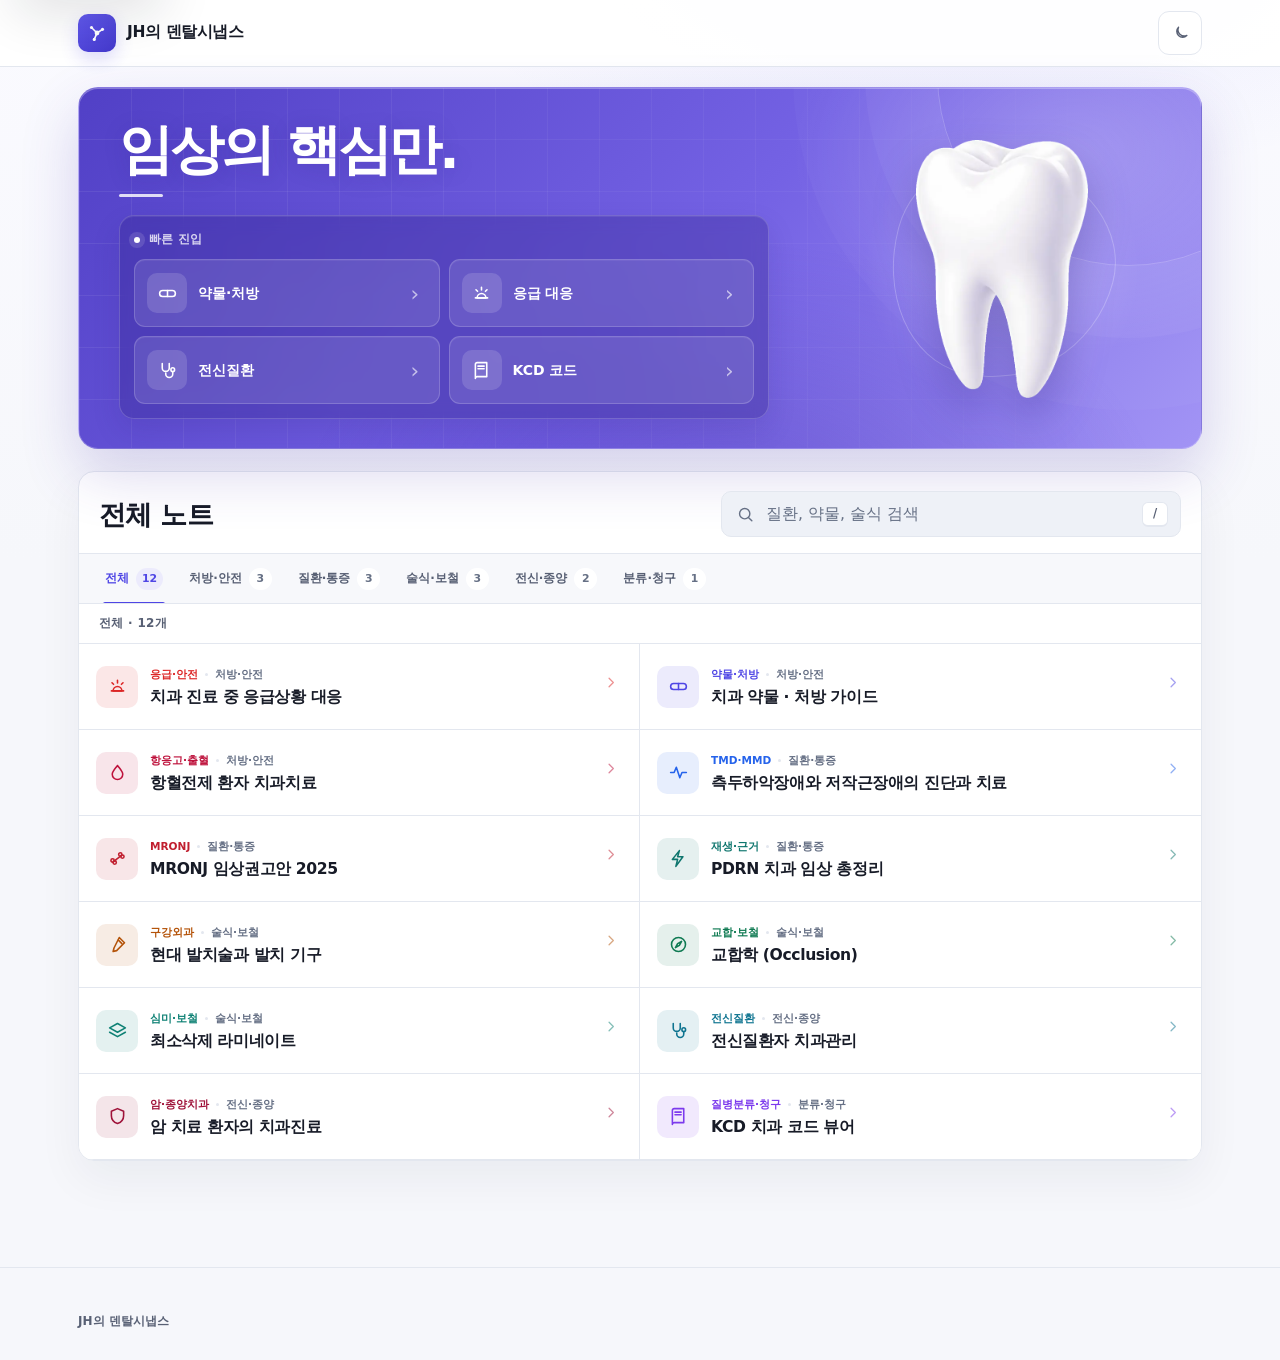
==== commit 5f760dd2: "Restore lavender hero and quick links" ====
--- a/index.html
+++ b/index.html
@@ -12,11 +12,10 @@
 <style>
   .hub-page{
     --hub-canvas:#fafaff;
-    --hero-surface:rgba(255,255,255,.9);
-    --hero-ink:#171b2b;
-    --hero-muted:#697087;
-    --hero-line:rgba(79,70,229,.16);
-    --hero-grid:rgba(79,70,229,.045);
+    --hero-ink:#fff;
+    --hero-muted:rgba(255,255,255,.78);
+    --hero-line:rgba(255,255,255,.2);
+    --hero-grid:rgba(255,255,255,.07);
     background:
       radial-gradient(780px 360px at 76% -5%,rgba(99,102,241,.11),transparent 72%),
       linear-gradient(180deg,var(--hub-canvas) 0,var(--bg) 560px)}
@@ -31,22 +30,41 @@
   .hub-header .themebtn{margin-left:auto}
 
   .hub-main{padding:20px 0 var(--sp-8)}
-  .hub-intro{position:relative;isolation:isolate;display:grid;grid-template-columns:minmax(0,1fr) minmax(240px,.62fr);align-items:center;gap:clamp(24px,5vw,64px);overflow:hidden;
-    min-height:294px;padding:26px 38px 26px 44px;border:1px solid var(--hero-line);border-radius:18px;color:var(--hero-ink);background:var(--hero-surface);
-    box-shadow:0 1px 0 rgba(255,255,255,.82) inset,0 20px 54px rgba(56,52,110,.09)}
+  .hub-intro{position:relative;isolation:isolate;display:grid;grid-template-columns:minmax(0,1.14fr) minmax(230px,.56fr);grid-template-rows:auto 1fr;gap:18px clamp(24px,4vw,46px);overflow:hidden;
+    min-height:340px;padding:31px 34px 29px 40px;border:1px solid rgba(255,255,255,.24);border-radius:20px;color:var(--hero-ink);background:
+    radial-gradient(430px 300px at 89% 18%,rgba(255,255,255,.22),transparent 66%),
+    radial-gradient(620px 400px at 58% 120%,rgba(63,42,176,.34),transparent 70%),
+    linear-gradient(132deg,#5140c6 0%,#7462e4 54%,#a294f5 100%);
+    box-shadow:0 1px 0 rgba(255,255,255,.3) inset,0 24px 58px rgba(68,51,170,.2)}
   .hub-intro::before{content:"";position:absolute;inset:0;z-index:-2;background:
     linear-gradient(90deg,var(--hero-grid) 1px,transparent 1px),
     linear-gradient(0deg,var(--hero-grid) 1px,transparent 1px);
-    background-size:52px 52px;mask-image:linear-gradient(90deg,transparent 5%,#000 58%,#000)}
-  .hub-intro::after{content:"";position:absolute;inset:28px auto 28px 0;width:4px;border-radius:0 6px 6px 0;background:linear-gradient(180deg,#766df4,var(--brand));box-shadow:0 0 20px rgba(79,70,229,.25)}
-  .intro-copy{position:relative;z-index:1;align-self:center}
-  .hub-intro h1{max-width:650px;margin:0;color:var(--hero-ink);font-size:clamp(2.5rem,5vw,4.25rem);line-height:1.02;letter-spacing:-.07em;text-wrap:balance}
-  .hub-intro h1::after{content:"";display:block;width:44px;height:3px;margin-top:17px;border-radius:2px;background:var(--brand)}
-
-  .dental-visual{position:relative;align-self:stretch;display:grid;place-items:center;min-width:0;min-height:242px}
-  .dental-visual::before{content:"";position:absolute;width:min(94%,258px);aspect-ratio:1;border-radius:43% 57% 51% 49%/47% 43% 57% 53%;background:radial-gradient(circle at 32% 24%,#8c85ff 0,#6258ed 35%,#3a308f 100%);box-shadow:0 24px 52px rgba(64,52,174,.26),inset 0 1px 0 rgba(255,255,255,.34);transform:rotate(-6deg)}
-  .dental-visual::after{content:"";position:absolute;width:min(76%,212px);aspect-ratio:1;border:1px solid rgba(255,255,255,.3);border-radius:50%;transform:rotate(16deg) scaleX(.83)}
-  .tooth-art{position:relative;z-index:1;width:auto;height:250px;max-width:70%;object-fit:contain;filter:drop-shadow(0 18px 18px rgba(28,22,91,.28))}
+    background-size:52px 52px;mask-image:linear-gradient(90deg,#000 0%,rgba(0,0,0,.55) 66%,transparent)}
+  .hub-intro::after{content:"";position:absolute;z-index:-1;width:380px;height:380px;right:-118px;top:-204px;border:1px solid rgba(255,255,255,.2);border-radius:50%;box-shadow:0 0 0 72px rgba(255,255,255,.035),0 0 0 144px rgba(255,255,255,.025)}
+  .intro-copy{position:relative;z-index:1;align-self:end;padding-top:5px}
+  .hub-intro h1{margin:0;color:var(--hero-ink);font-size:clamp(2.35rem,4.2vw,3.55rem);line-height:.98;letter-spacing:-.06em;text-shadow:0 2px 22px rgba(38,26,120,.18)}
+  .hub-intro h1::after{content:"";display:block;width:44px;height:3px;margin-top:17px;border-radius:2px;background:rgba(255,255,255,.82)}
+
+  .quick-panel{position:relative;z-index:2;align-self:start;max-width:650px;padding:14px;border:1px solid rgba(255,255,255,.18);border-radius:15px;background:rgba(40,27,128,.3);box-shadow:0 12px 28px rgba(39,27,119,.13),inset 0 1px 0 rgba(255,255,255,.08);backdrop-filter:blur(8px)}
+  .quick-head{display:flex;align-items:center;gap:9px;margin-bottom:10px;color:var(--hero-muted)}
+  .quick-head::before{content:"";width:6px;height:6px;border-radius:50%;background:#fff;box-shadow:0 0 0 5px rgba(255,255,255,.12)}
+  .quick-head b{font-size:var(--text-xs);letter-spacing:.025em}
+  .quick-grid{display:grid;grid-template-columns:1fr 1fr;gap:9px}
+  .quick-link{--quick:var(--brand);position:relative;display:grid;grid-template-columns:40px minmax(0,1fr) 16px;align-items:center;gap:11px;min-height:68px;padding:11px 12px;border:1px solid rgba(255,255,255,.18);border-radius:11px;color:#fff;background:rgba(255,255,255,.105);box-shadow:inset 0 1px 0 rgba(255,255,255,.06);
+    transition:background-color var(--dur),border-color var(--dur),transform var(--dur) var(--ease),box-shadow var(--dur)}
+  .quick-link::after{content:"›";color:#fff;font-size:1.35rem;line-height:1;opacity:.62;transition:transform var(--dur),opacity var(--dur)}
+  .quick-link:hover{background:rgba(255,255,255,.18);border-color:rgba(255,255,255,.4);transform:translateY(-2px);box-shadow:0 8px 18px rgba(38,26,117,.16);text-decoration:none}
+  .quick-link:focus-visible{outline:3px solid #fff;outline-offset:2px}
+  .quick-link:hover::after{transform:translateX(2px);opacity:1}
+  .quick-link .ic{width:40px;height:40px;border-radius:10px;background:rgba(255,255,255,.14);color:#fff}
+  .quick-link .ic svg{width:21px;height:21px}
+  .quick-link span:nth-child(2){min-width:0}
+  .quick-link b{font-size:var(--text-sm);line-height:1.25}
+
+  .dental-visual{position:relative;grid-column:2;grid-row:1/3;align-self:stretch;display:grid;place-items:center;min-width:0;min-height:270px}
+  .dental-visual::before{content:"";position:absolute;width:min(100%,272px);aspect-ratio:1;border-radius:50%;background:radial-gradient(circle,rgba(255,255,255,.2),rgba(255,255,255,.055) 52%,transparent 72%)}
+  .dental-visual::after{content:"";position:absolute;width:min(82%,220px);aspect-ratio:1;border:1px solid rgba(255,255,255,.24);border-radius:47% 53% 56% 44%/44% 43% 57% 56%;transform:rotate(15deg)}
+  .tooth-art{position:relative;z-index:1;width:auto;height:258px;max-width:76%;object-fit:contain;filter:drop-shadow(0 20px 20px rgba(40,27,120,.3))}
 
   .library{padding:22px 0 0}
   .library-shell{overflow:hidden;border:1px solid var(--line);border-radius:16px;background:var(--surface);box-shadow:0 18px 46px rgba(25,30,60,.055)}
@@ -77,6 +95,7 @@
   .reset-btn:hover{text-decoration:underline}
   .note-list{display:grid;grid-template-columns:repeat(2,minmax(0,1fr));min-width:0}
   .note-card{--note-accent:var(--brand);position:relative;display:grid;grid-template-columns:42px minmax(0,1fr) 20px;gap:12px;align-items:center;min-height:86px;padding:13px 17px;border:0;border-bottom:1px solid var(--line);background:var(--surface);color:var(--ink);overflow:hidden;transition:background-color var(--dur),color var(--dur)}
+  .note-card[hidden],.empty-state[hidden],.reset-btn[hidden]{display:none}
   .note-card:nth-child(odd){border-right:1px solid var(--line)}
   .note-card:hover{background:color-mix(in srgb,var(--note-accent) 5%,var(--surface));text-decoration:none}
   .note-card>.ic{width:42px;height:42px;border-radius:10px;background:color-mix(in srgb,var(--note-accent) 11%,var(--surface));color:var(--note-accent);transition:transform var(--dur) var(--ease)}
@@ -99,14 +118,10 @@
   .hub-footer-inner{display:flex;align-items:center;gap:14px;padding-top:20px}
   .hub-footer b{color:var(--ink-2)}
 
-  :root[data-theme="dark"] .hub-page{
-    --hub-canvas:#10131d;--hero-surface:rgba(22,27,40,.92);--hero-ink:#eef0f8;--hero-muted:#9da6bc;
-    --hero-line:rgba(141,137,246,.22);--hero-grid:rgba(141,137,246,.055)}
+  :root[data-theme="dark"] .hub-page{--hub-canvas:#10131d}
   :root[data-theme="dark"] .note-meta .tagline{color:color-mix(in srgb,var(--note-accent) 42%,var(--ink))}
   @media (prefers-color-scheme:dark){
-    :root[data-theme="auto"] .hub-page{
-      --hub-canvas:#10131d;--hero-surface:rgba(22,27,40,.92);--hero-ink:#eef0f8;--hero-muted:#9da6bc;
-      --hero-line:rgba(141,137,246,.22);--hero-grid:rgba(141,137,246,.055)}
+    :root[data-theme="auto"] .hub-page{--hub-canvas:#10131d}
     :root[data-theme="auto"] .note-meta .tagline{color:color-mix(in srgb,var(--note-accent) 42%,var(--ink))}
   }
 
@@ -118,11 +133,13 @@
   }
   @media (max-width:760px){
     .hub-main{padding-top:13px}
-    .hub-intro{grid-template-columns:minmax(0,1fr) 164px;min-height:214px;gap:10px;padding:22px 18px 22px 26px}
-    .hub-intro h1{font-size:clamp(2.15rem,7.7vw,3.25rem)}
-    .dental-visual{min-height:170px}
-    .dental-visual::before{width:158px}.dental-visual::after{width:130px}
-    .tooth-art{height:166px;max-width:72%}
+    .hub-intro{grid-template-columns:minmax(0,1fr) 150px;grid-template-rows:auto auto;min-height:0;gap:14px 8px;padding:22px 18px 18px 24px}
+    .intro-copy{grid-column:1;grid-row:1;align-self:center}
+    .hub-intro h1{font-size:clamp(2.05rem,7vw,2.8rem)}
+    .dental-visual{grid-column:2;grid-row:1;min-height:132px}
+    .dental-visual::before{width:158px}.dental-visual::after{width:126px}
+    .tooth-art{height:166px;max-width:78%}
+    .quick-panel{grid-column:1/-1;grid-row:2}
     .library-tools{align-items:stretch;flex-direction:column;gap:13px;padding:17px 16px 15px}
     .hub-search{width:100%}
   }
@@ -136,10 +153,15 @@
   }
   @media (max-width:420px){
     .hub-main>.wrap{padding-inline:12px}
-    .hub-intro{grid-template-columns:minmax(0,1fr) 112px;min-height:172px;padding:18px 10px 18px 18px;border-radius:13px}
-    .hub-intro::after{inset-block:20px}
-    .hub-intro h1{font-size:2rem}.hub-intro h1::after{width:34px;margin-top:12px}
-    .dental-visual{min-height:134px}.dental-visual::before{width:112px}.dental-visual::after{width:90px}.tooth-art{height:128px;max-width:76%}
+    .hub-intro{grid-template-columns:minmax(0,1fr) 104px;padding:19px 13px 13px 17px;border-radius:14px}
+    .hub-intro::after{width:250px;height:250px;right:-112px;top:-154px}
+    .hub-intro h1{font-size:clamp(1.72rem,8vw,2.02rem);white-space:nowrap}.hub-intro h1::after{width:34px;margin-top:12px}
+    .dental-visual{min-height:104px}.dental-visual::before{width:110px}.dental-visual::after{width:88px}.tooth-art{height:124px;max-width:82%}
+    .quick-panel{padding:10px;border-radius:12px}
+    .quick-grid{gap:7px}
+    .quick-link{grid-template-columns:34px minmax(0,1fr) 12px;gap:8px;min-height:60px;padding:9px 8px;border-radius:9px}
+    .quick-link .ic{width:34px;height:34px;border-radius:8px}.quick-link .ic svg{width:18px;height:18px}
+    .quick-link b{font-size:.78rem}
     .library-tools{padding-inline:14px}.library-rail{padding-inline:7px}.filter{padding-inline:10px}
     .result-head{padding-inline:14px}.note-card{grid-template-columns:40px minmax(0,1fr) 18px;gap:10px;padding:12px 13px}
     .note-card>.ic{width:40px;height:40px}.note-card h3{font-size:.92rem}
@@ -164,6 +186,15 @@
       <div class="intro-copy">
         <h1 id="hub-title">임상의 핵심만.</h1>
       </div>
+      <aside class="quick-panel" aria-label="진료 중 빠른 진입">
+        <div class="quick-head"><b>빠른 진입</b></div>
+        <div class="quick-grid">
+          <a class="quick-link" href="drug-guide.html" style="--quick:#4f46e5"><span class="ic"><svg aria-hidden="true"><use href="assets/icons.svg#i-pill"/></svg></span><span><b>약물·처방</b></span></a>
+          <a class="quick-link" href="emergency.html" style="--quick:#dc2626"><span class="ic"><svg aria-hidden="true"><use href="assets/icons.svg#i-siren"/></svg></span><span><b>응급 대응</b></span></a>
+          <a class="quick-link" href="systemic.html" style="--quick:#0e7490"><span class="ic"><svg aria-hidden="true"><use href="assets/icons.svg#i-stethoscope"/></svg></span><span><b>전신질환</b></span></a>
+          <a class="quick-link" href="kcd.html" style="--quick:#7c3aed"><span class="ic"><svg aria-hidden="true"><use href="assets/icons.svg#i-book"/></svg></span><span><b>KCD 코드</b></span></a>
+        </div>
+      </aside>
       <div class="dental-visual" aria-hidden="true">
         <img class="tooth-art" src="assets/tooth-hero-v2.webp" width="427" height="640" alt="" fetchpriority="high" decoding="async" />
       </div>
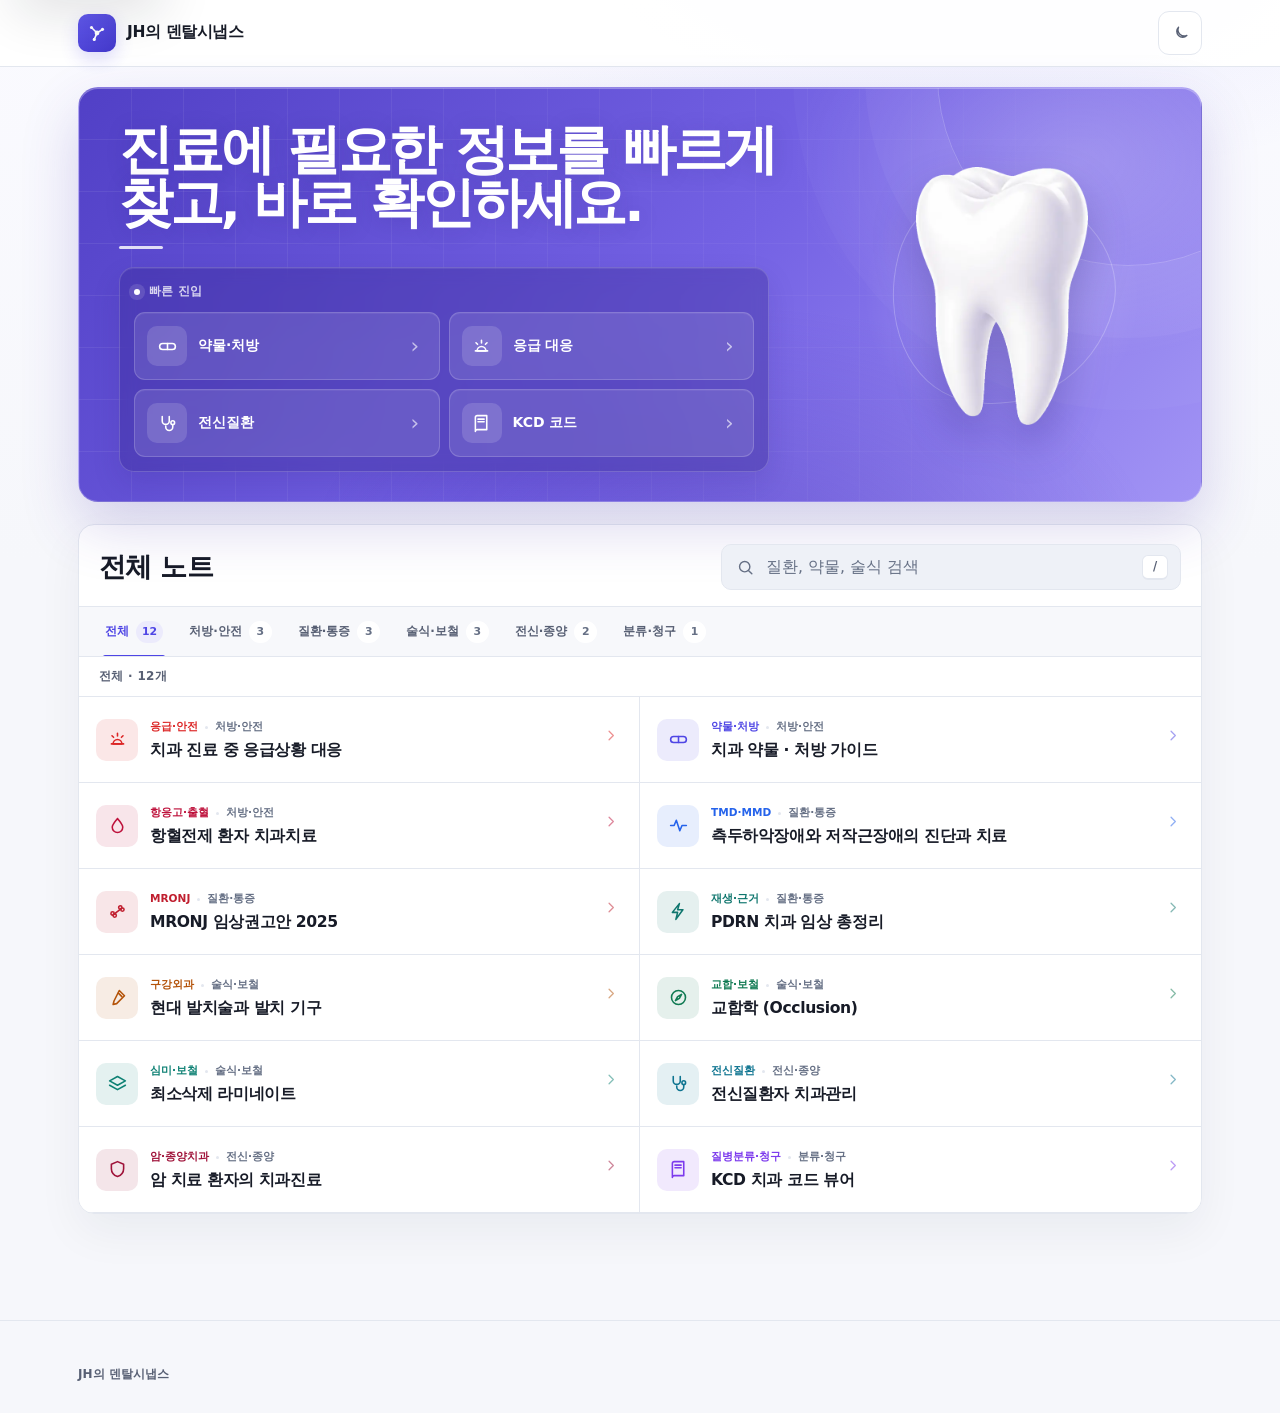
==== commit ca5cc5b2: "메인 소개 문구를 한 문장으로 교체" ====
--- a/index.html
+++ b/index.html
@@ -184,7 +184,7 @@
   <div class="wrap">
     <section class="hub-intro" aria-labelledby="hub-title">
       <div class="intro-copy">
-        <h1 id="hub-title">임상의 핵심만.</h1>
+        <h1 id="hub-title">진료에 필요한 정보를 빠르게 찾고, 바로 확인하세요.</h1>
       </div>
       <aside class="quick-panel" aria-label="진료 중 빠른 진입">
         <div class="quick-head"><b>빠른 진입</b></div>
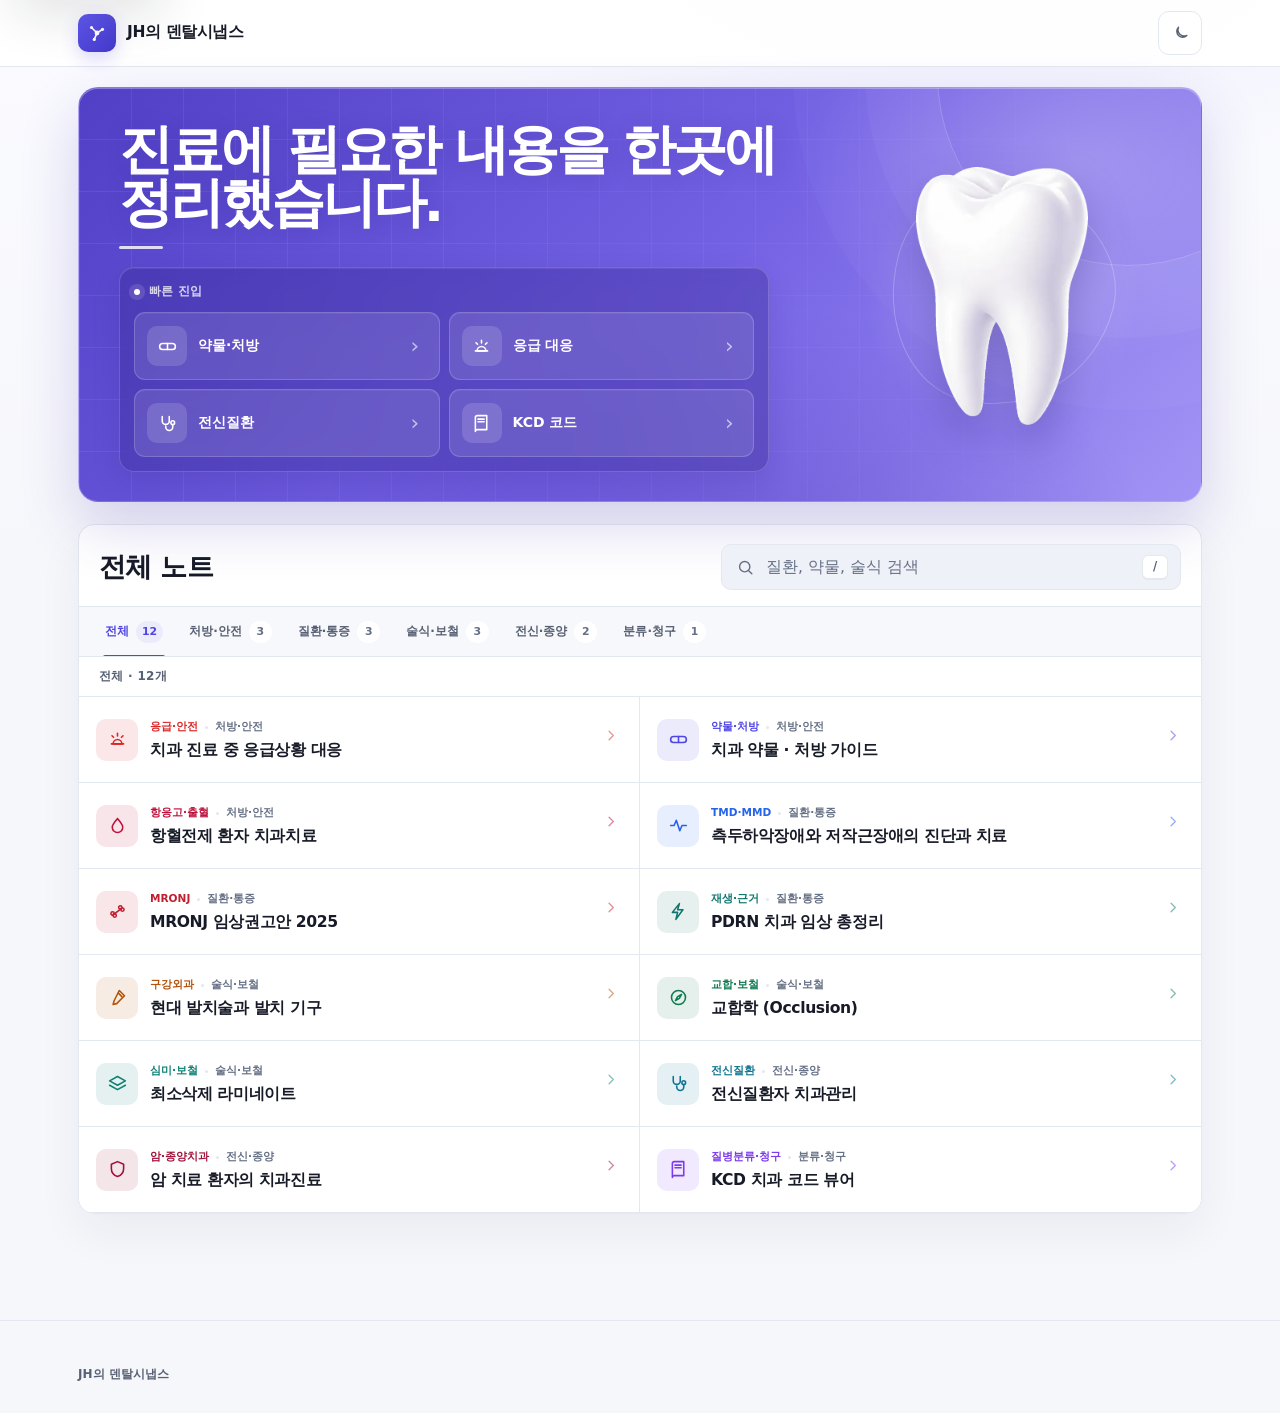
==== commit 1d65fd3b: "메인 문구를 개인 임상 노트에 맞게 수정" ====
--- a/index.html
+++ b/index.html
@@ -184,7 +184,7 @@
   <div class="wrap">
     <section class="hub-intro" aria-labelledby="hub-title">
       <div class="intro-copy">
-        <h1 id="hub-title">진료에 필요한 정보를 빠르게 찾고, 바로 확인하세요.</h1>
+        <h1 id="hub-title">진료에 필요한 내용을 한곳에 정리했습니다.</h1>
       </div>
       <aside class="quick-panel" aria-label="진료 중 빠른 진입">
         <div class="quick-head"><b>빠른 진입</b></div>
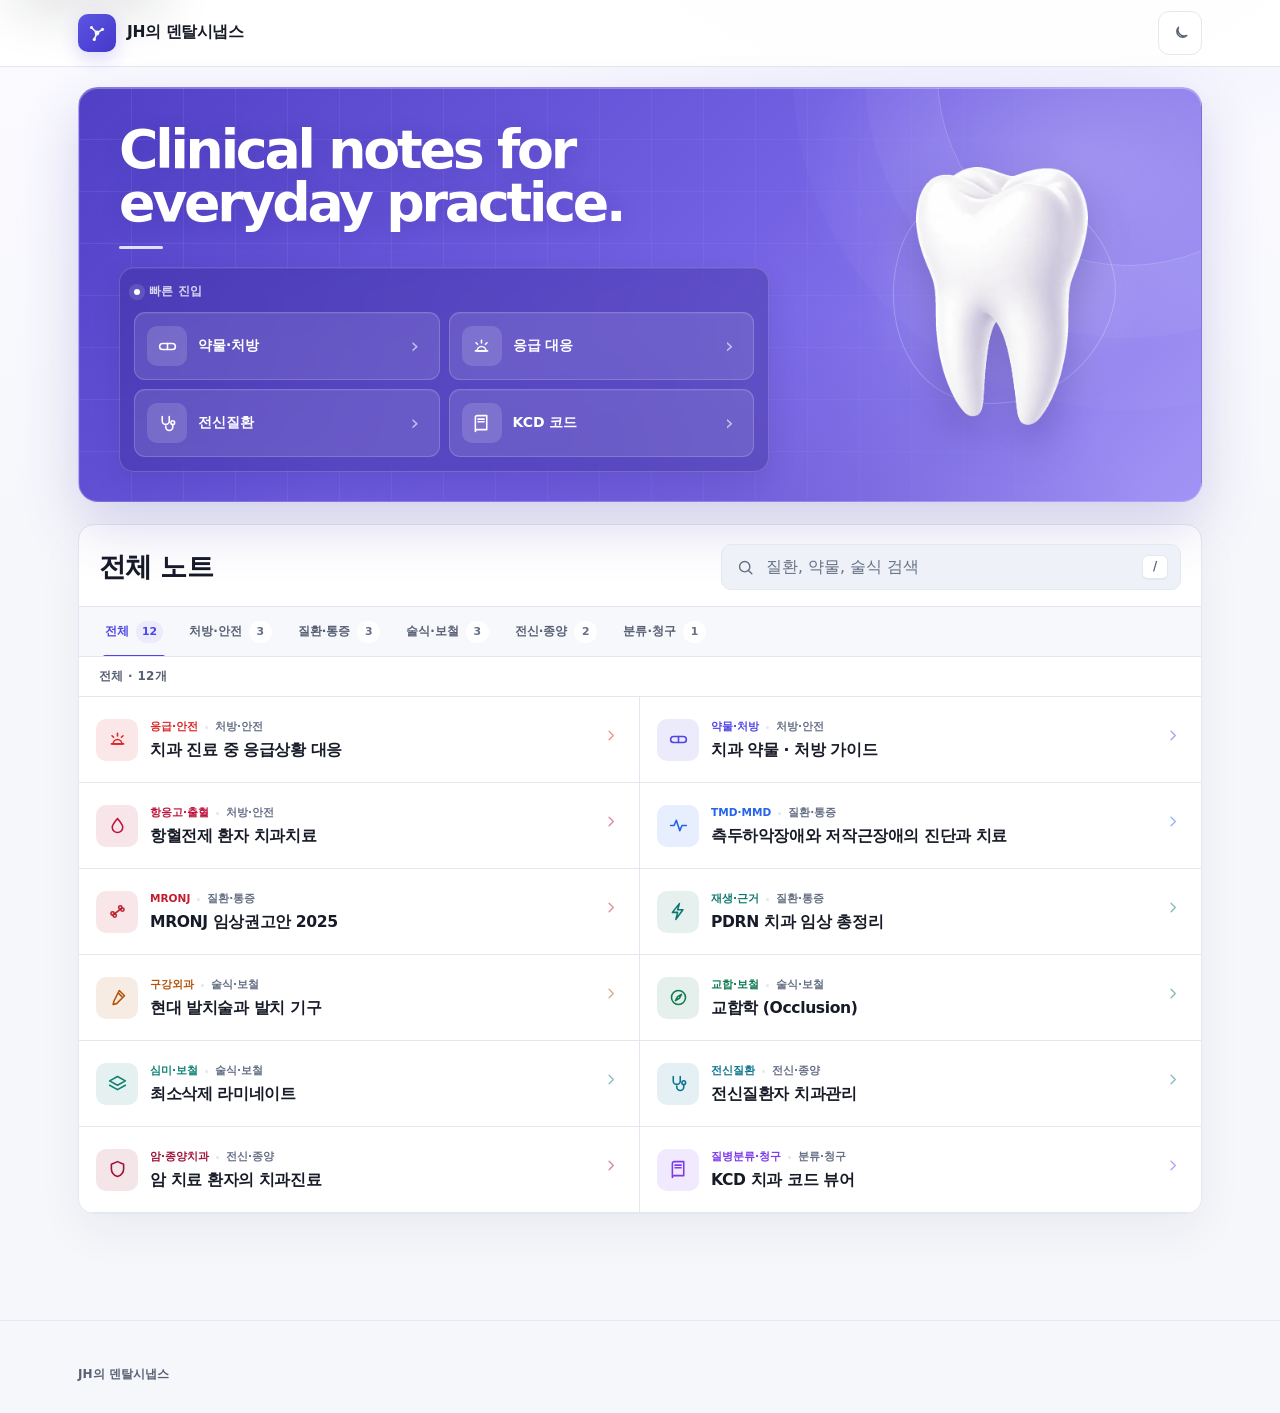
==== commit 96da38ff: "메인 임상 노트 문구 영문화" ====
--- a/index.html
+++ b/index.html
@@ -184,7 +184,7 @@
   <div class="wrap">
     <section class="hub-intro" aria-labelledby="hub-title">
       <div class="intro-copy">
-        <h1 id="hub-title">진료에 필요한 내용을 한곳에 정리했습니다.</h1>
+        <h1 id="hub-title">Clinical notes for everyday practice.</h1>
       </div>
       <aside class="quick-panel" aria-label="진료 중 빠른 진입">
         <div class="quick-head"><b>빠른 진입</b></div>
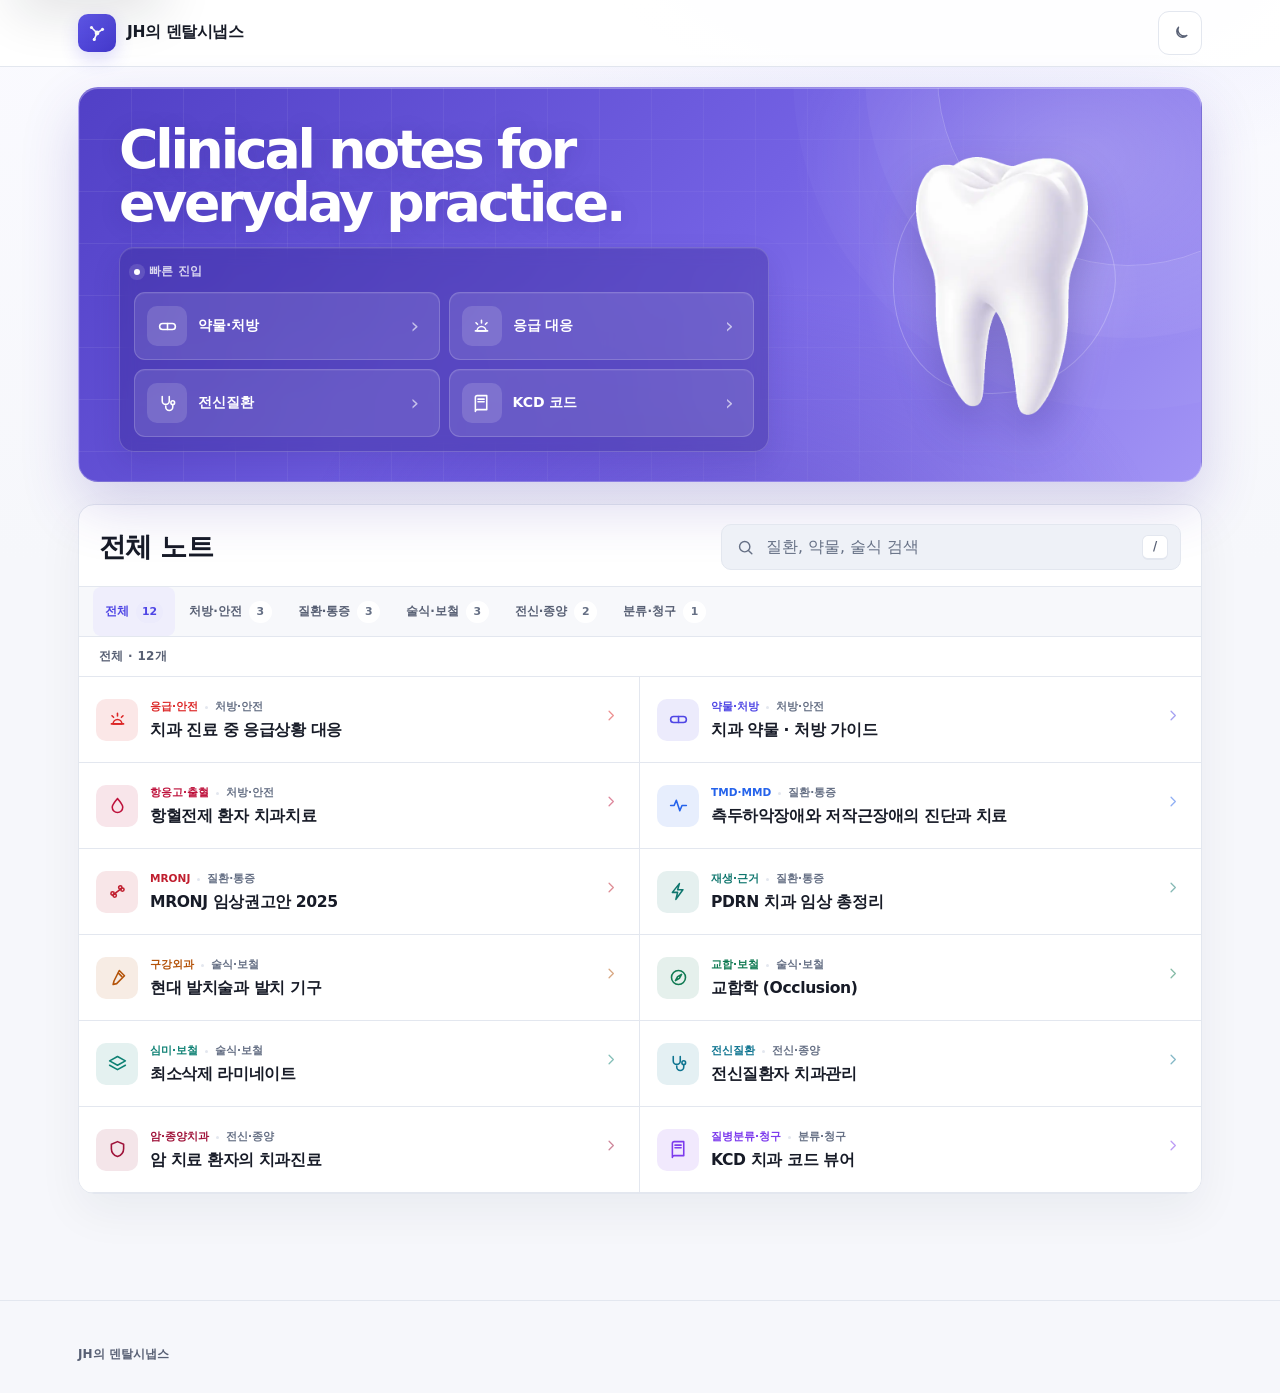
==== commit 8de1f65f: "Fix mobile home layout" ====
--- a/index.html
+++ b/index.html
@@ -41,9 +41,8 @@
     linear-gradient(0deg,var(--hero-grid) 1px,transparent 1px);
     background-size:52px 52px;mask-image:linear-gradient(90deg,#000 0%,rgba(0,0,0,.55) 66%,transparent)}
   .hub-intro::after{content:"";position:absolute;z-index:-1;width:380px;height:380px;right:-118px;top:-204px;border:1px solid rgba(255,255,255,.2);border-radius:50%;box-shadow:0 0 0 72px rgba(255,255,255,.035),0 0 0 144px rgba(255,255,255,.025)}
-  .intro-copy{position:relative;z-index:1;align-self:end;padding-top:5px}
+  .intro-copy{position:relative;z-index:1;align-self:end;min-width:0;padding-top:5px}
   .hub-intro h1{margin:0;color:var(--hero-ink);font-size:clamp(2.35rem,4.2vw,3.55rem);line-height:.98;letter-spacing:-.06em;text-shadow:0 2px 22px rgba(38,26,120,.18)}
-  .hub-intro h1::after{content:"";display:block;width:44px;height:3px;margin-top:17px;border-radius:2px;background:rgba(255,255,255,.82)}
 
   .quick-panel{position:relative;z-index:2;align-self:start;max-width:650px;padding:14px;border:1px solid rgba(255,255,255,.18);border-radius:15px;background:rgba(40,27,128,.3);box-shadow:0 12px 28px rgba(39,27,119,.13),inset 0 1px 0 rgba(255,255,255,.08);backdrop-filter:blur(8px)}
   .quick-head{display:flex;align-items:center;gap:9px;margin-bottom:10px;color:var(--hero-muted)}
@@ -81,10 +80,8 @@
   .library-rail{display:flex;gap:2px;overflow-x:auto;padding:0 14px;border-bottom:1px solid var(--line);background:color-mix(in srgb,var(--surface-2) 48%,var(--surface));scrollbar-width:none}
   .library-rail::-webkit-scrollbar{display:none}
   .filter{appearance:none;position:relative;flex:0 0 auto;border:0;background:transparent;color:var(--ink-2);min-height:49px;padding:0 12px;display:flex;align-items:center;gap:7px;white-space:nowrap;cursor:pointer;font-size:var(--text-xs);font-weight:750;transition:color var(--dur),background-color var(--dur)}
-  .filter::after{content:"";position:absolute;inset:auto 10px -1px;height:2px;border-radius:2px 2px 0 0;background:var(--brand);transform:scaleX(0);transition:transform var(--dur) var(--ease)}
   .filter:hover{background:color-mix(in srgb,var(--brand-soft) 42%,transparent);color:var(--ink)}
-  .filter[aria-pressed="true"]{color:var(--brand);font-weight:900}
-  .filter[aria-pressed="true"]::after{transform:scaleX(1)}
+  .filter[aria-pressed="true"]{border-radius:8px;background:color-mix(in srgb,var(--brand-soft) 72%,transparent);color:var(--brand);font-weight:900}
   .filter span{min-width:23px;text-align:center;padding:2px 6px;border-radius:var(--r-pill);background:var(--surface);color:var(--ink-3);font-size:.68rem;font-variant-numeric:tabular-nums}
   .filter[aria-pressed="true"] span{background:var(--brand-soft);color:var(--brand)}
 
@@ -135,7 +132,7 @@
     .hub-main{padding-top:13px}
     .hub-intro{grid-template-columns:minmax(0,1fr) 150px;grid-template-rows:auto auto;min-height:0;gap:14px 8px;padding:22px 18px 18px 24px}
     .intro-copy{grid-column:1;grid-row:1;align-self:center}
-    .hub-intro h1{font-size:clamp(2.05rem,7vw,2.8rem)}
+    .hub-intro h1{font-size:clamp(1.72rem,6vw,2.3rem);line-height:1.04;letter-spacing:-.045em;text-wrap:balance}
     .dental-visual{grid-column:2;grid-row:1;min-height:132px}
     .dental-visual::before{width:158px}.dental-visual::after{width:126px}
     .tooth-art{height:166px;max-width:78%}
@@ -147,22 +144,24 @@
     .hub-header-inner{height:62px}
     .hub-brand .logo{width:36px;height:36px}.hub-brand .logo svg{width:21px;height:21px}
     .library{padding-top:16px}.library-shell{border-radius:13px}
+    .library-rail{display:grid;grid-template-columns:repeat(3,minmax(0,1fr));gap:5px;overflow:visible;padding:7px}
+    .filter{justify-content:center;min-width:0;min-height:44px;padding-inline:5px;border-radius:8px}
     .note-list{grid-template-columns:1fr}
     .note-card:nth-child(odd){border-right:0}
     .hub-footer{margin-top:34px}
   }
   @media (max-width:420px){
     .hub-main>.wrap{padding-inline:12px}
-    .hub-intro{grid-template-columns:minmax(0,1fr) 104px;padding:19px 13px 13px 17px;border-radius:14px}
+    .hub-intro{grid-template-columns:minmax(0,1fr) 100px;padding:19px 13px 13px 17px;border-radius:14px}
     .hub-intro::after{width:250px;height:250px;right:-112px;top:-154px}
-    .hub-intro h1{font-size:clamp(1.72rem,8vw,2.02rem);white-space:nowrap}.hub-intro h1::after{width:34px;margin-top:12px}
+    .hub-intro h1{font-size:clamp(1.55rem,6.8vw,1.82rem);white-space:normal}
     .dental-visual{min-height:104px}.dental-visual::before{width:110px}.dental-visual::after{width:88px}.tooth-art{height:124px;max-width:82%}
     .quick-panel{padding:10px;border-radius:12px}
     .quick-grid{gap:7px}
     .quick-link{grid-template-columns:34px minmax(0,1fr) 12px;gap:8px;min-height:60px;padding:9px 8px;border-radius:9px}
     .quick-link .ic{width:34px;height:34px;border-radius:8px}.quick-link .ic svg{width:18px;height:18px}
     .quick-link b{font-size:.78rem}
-    .library-tools{padding-inline:14px}.library-rail{padding-inline:7px}.filter{padding-inline:10px}
+    .library-tools{padding-inline:14px}
     .result-head{padding-inline:14px}.note-card{grid-template-columns:40px minmax(0,1fr) 18px;gap:10px;padding:12px 13px}
     .note-card>.ic{width:40px;height:40px}.note-card h3{font-size:.92rem}
   }
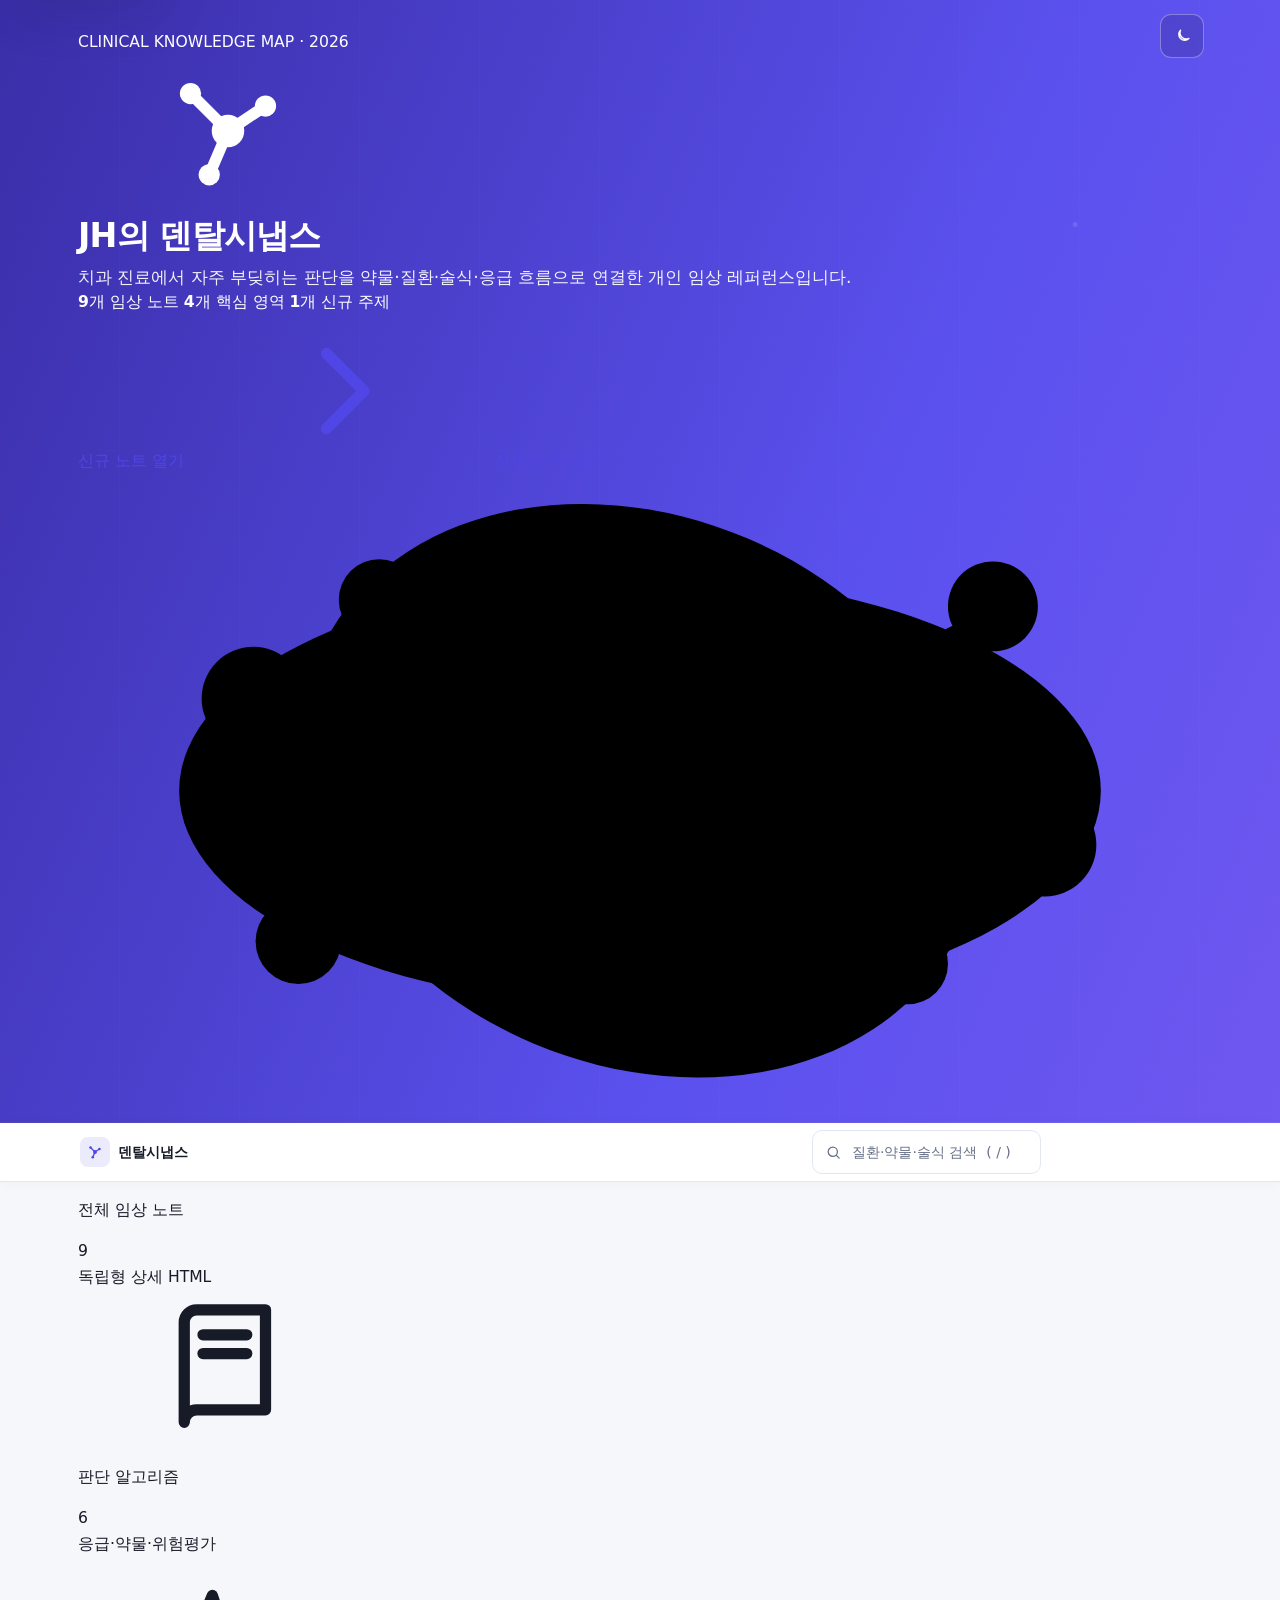
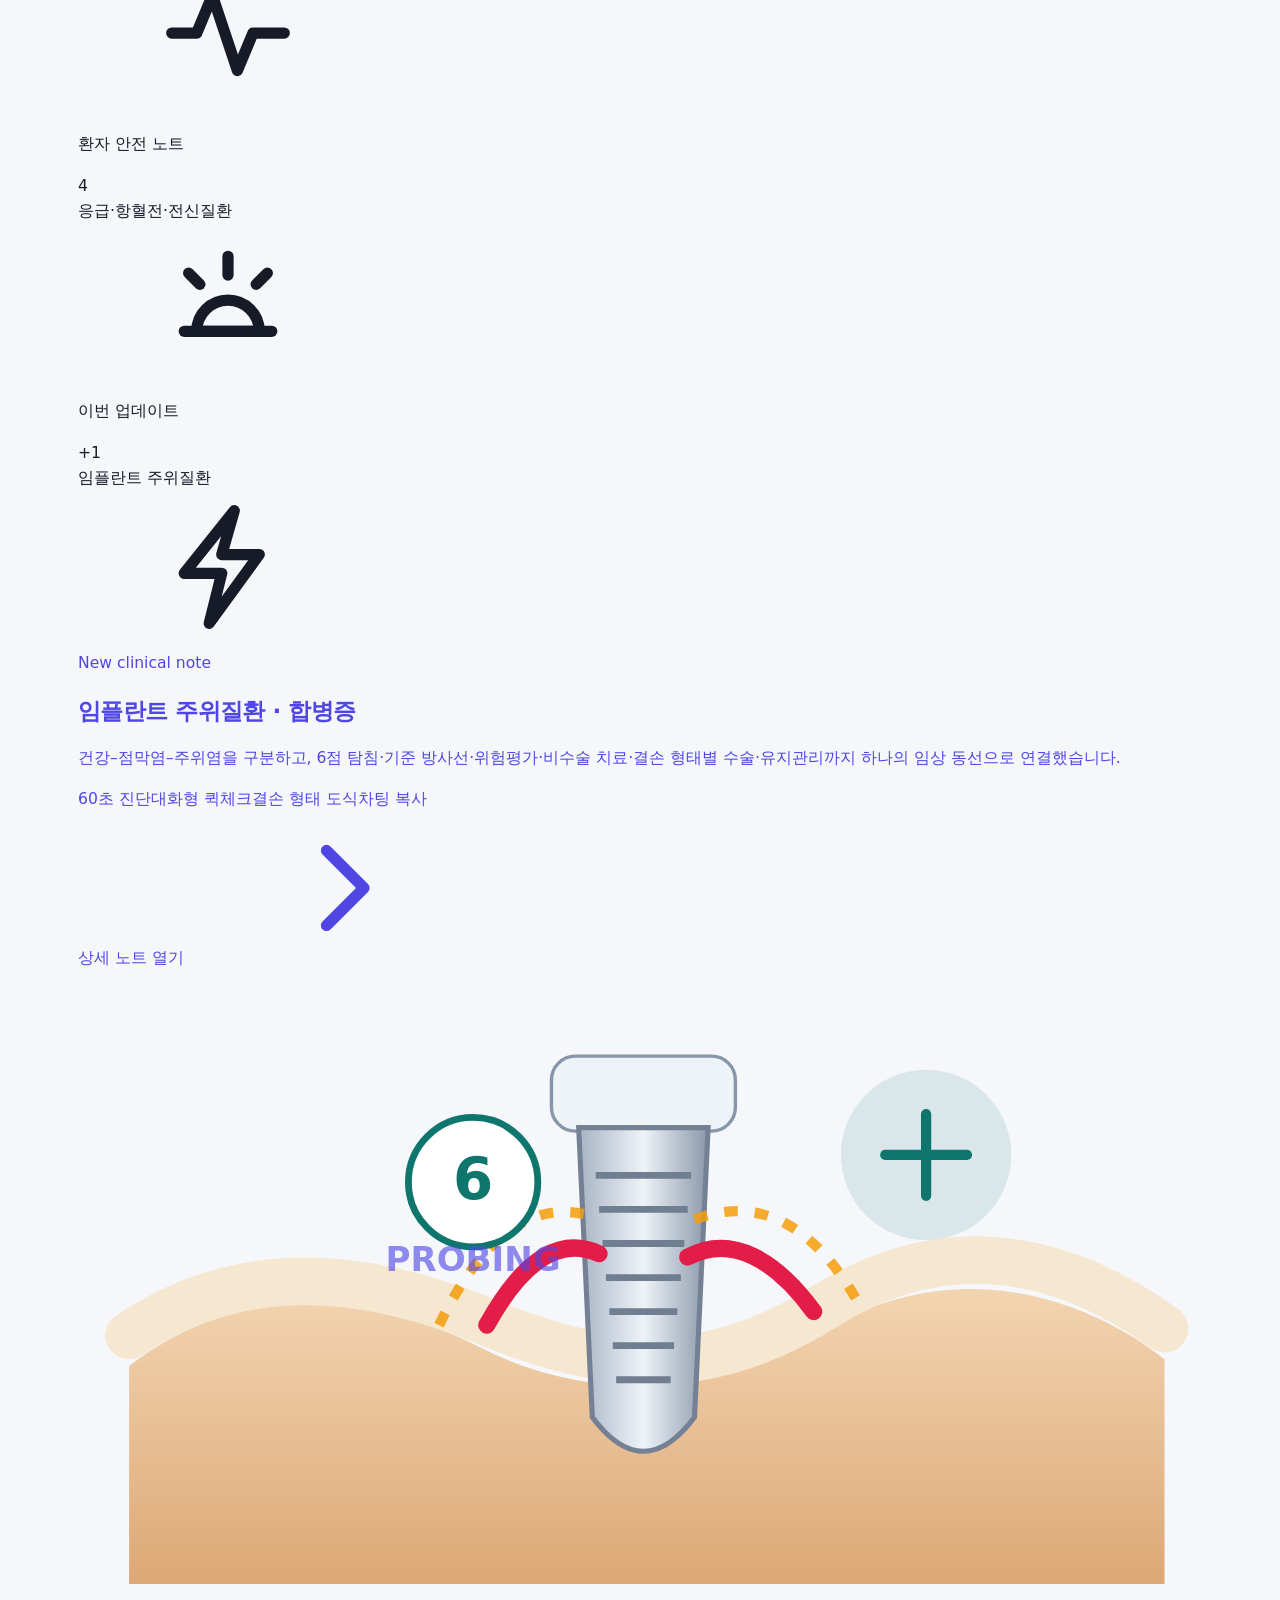
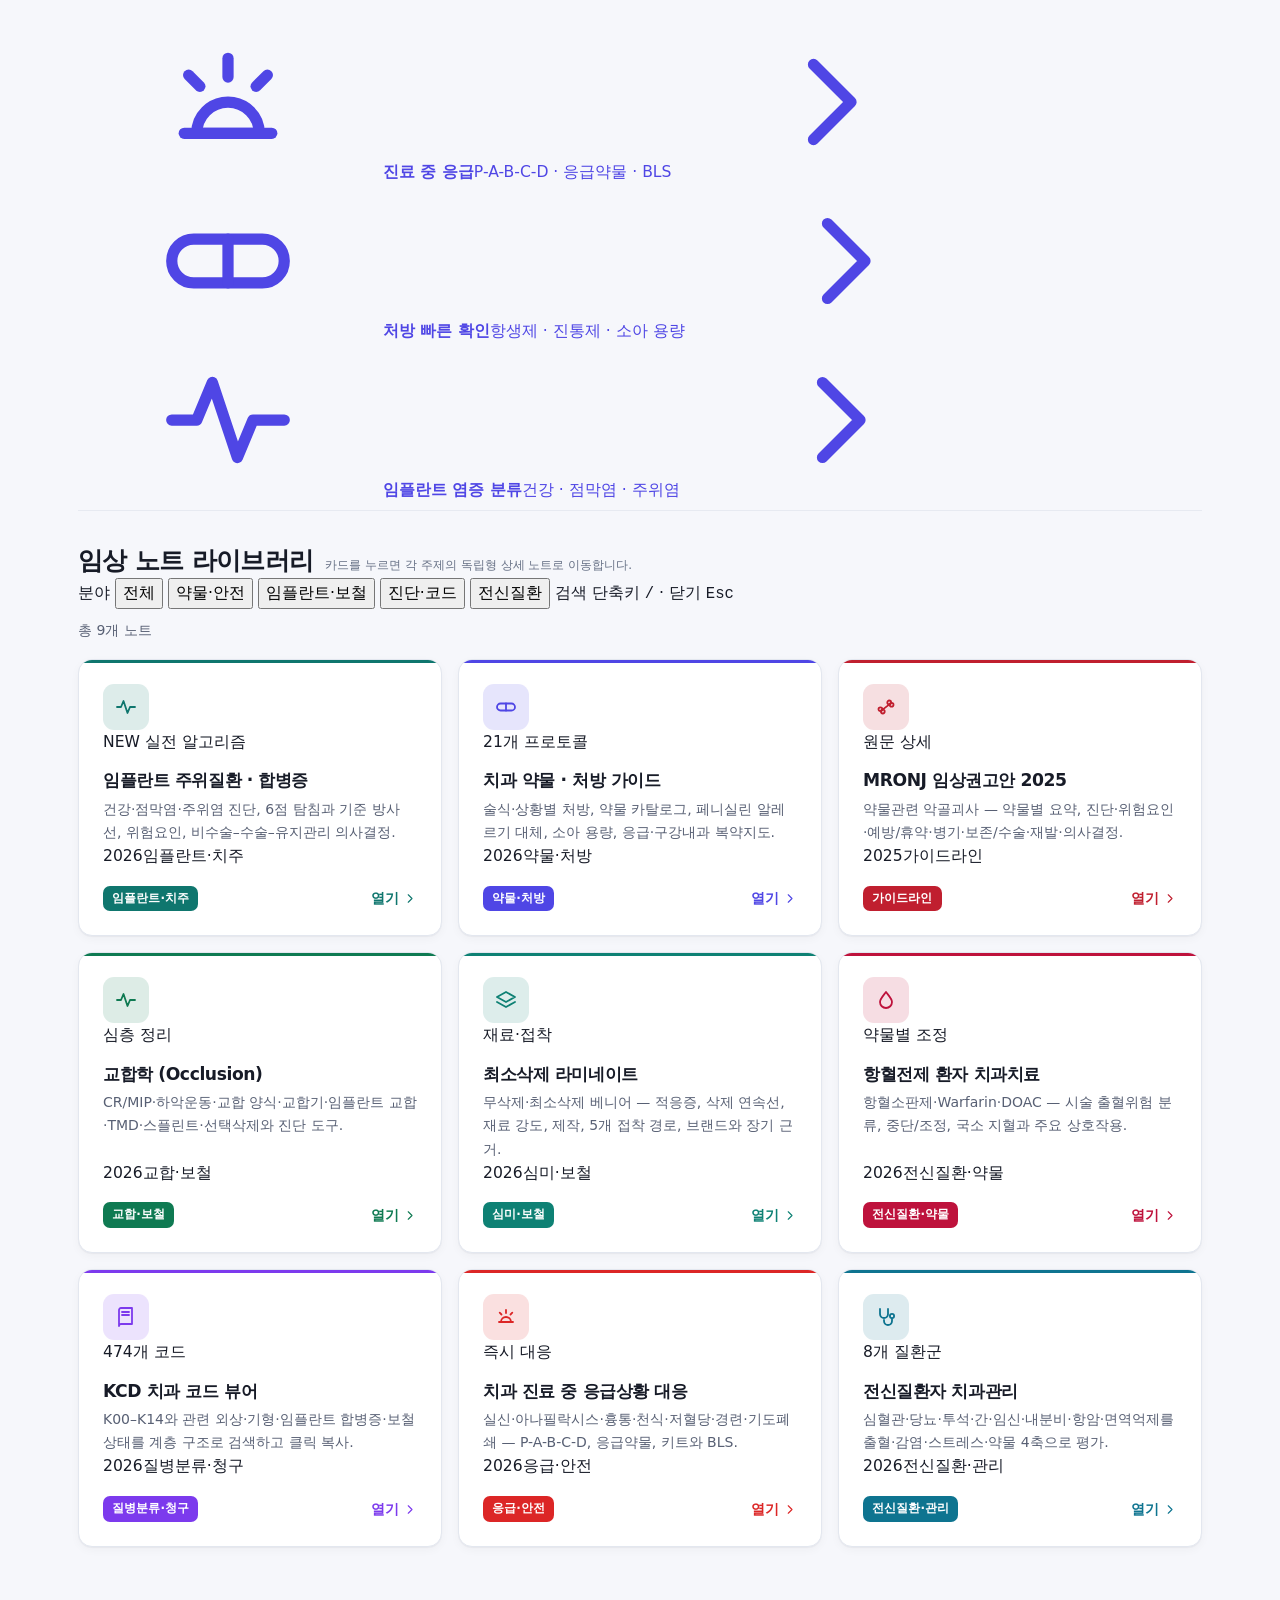
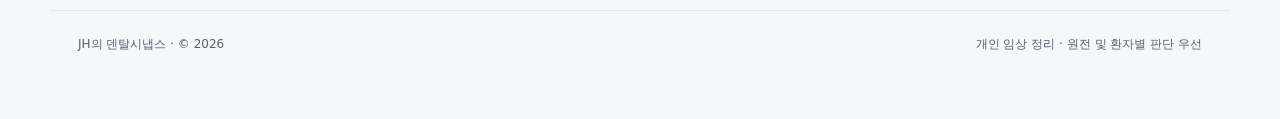
==== commit 89fa0c77: "feat: redesign dental notes hub with filters and visual dashboard" ====
--- a/index.html
+++ b/index.html
@@ -4,328 +4,340 @@
 <meta charset="UTF-8" />
 <meta name="viewport" content="width=device-width, initial-scale=1.0" />
 <title>JH의 덴탈시냅스</title>
-<meta name="description" content="JH의 덴탈시냅스 — 치과 임상 노트 모음(처방·질환·술식)" />
+<meta name="description" content="JH의 덴탈시냅스 — 치과 임상 노트를 진단·약물·전신질환·보철·응급 흐름으로 연결한 시각형 레퍼런스 허브" />
 <meta name="theme-color" content="#4f46e5" />
 <link rel="icon" href="assets/favicon.svg" type="image/svg+xml" />
-<link rel="stylesheet" href="assets/theme.css?v=7" />
-<link rel="preload" as="image" href="assets/tooth-hero-v2.webp" type="image/webp" />
+<link rel="stylesheet" href="assets/theme.css?v=4" />
+<link rel="stylesheet" href="assets/visual.css?v=1" />
 <style>
-  .hub-page{
-    --hub-canvas:#fafaff;
-    --hero-ink:#fff;
-    --hero-muted:rgba(255,255,255,.78);
-    --hero-line:rgba(255,255,255,.2);
-    --hero-grid:rgba(255,255,255,.07);
-    background:
-      radial-gradient(780px 360px at 76% -5%,rgba(99,102,241,.11),transparent 72%),
-      linear-gradient(180deg,var(--hub-canvas) 0,var(--bg) 560px)}
-  .hub-header{background:color-mix(in srgb,var(--surface) 96%,transparent);border-bottom:1px solid var(--line)}
-  .hub-header-inner{height:66px;display:flex;align-items:center;gap:16px}
-  .hub-brand{display:inline-flex;align-items:center;gap:11px;min-height:48px;color:var(--ink)}
-  .hub-brand:hover{text-decoration:none}
-  .hub-brand .logo{width:38px;height:38px;border-radius:10px;display:grid;place-items:center;background:linear-gradient(145deg,#6259ef,var(--brand-strong));color:#fff;box-shadow:0 7px 18px rgba(79,70,229,.2)}
-  .hub-brand .logo svg{width:22px;height:22px}
-  .hub-wordmark{line-height:1.1}
-  .hub-wordmark b{font-size:.97rem;letter-spacing:-.025em}
-  .hub-header .themebtn{margin-left:auto}
-
-  .hub-main{padding:20px 0 var(--sp-8)}
-  .hub-intro{position:relative;isolation:isolate;display:grid;grid-template-columns:minmax(0,1.14fr) minmax(230px,.56fr);grid-template-rows:auto 1fr;gap:18px clamp(24px,4vw,46px);overflow:hidden;
-    min-height:340px;padding:31px 34px 29px 40px;border:1px solid rgba(255,255,255,.24);border-radius:20px;color:var(--hero-ink);background:
-    radial-gradient(430px 300px at 89% 18%,rgba(255,255,255,.22),transparent 66%),
-    radial-gradient(620px 400px at 58% 120%,rgba(63,42,176,.34),transparent 70%),
-    linear-gradient(132deg,#5140c6 0%,#7462e4 54%,#a294f5 100%);
-    box-shadow:0 1px 0 rgba(255,255,255,.3) inset,0 24px 58px rgba(68,51,170,.2)}
-  .hub-intro::before{content:"";position:absolute;inset:0;z-index:-2;background:
-    linear-gradient(90deg,var(--hero-grid) 1px,transparent 1px),
-    linear-gradient(0deg,var(--hero-grid) 1px,transparent 1px);
-    background-size:52px 52px;mask-image:linear-gradient(90deg,#000 0%,rgba(0,0,0,.55) 66%,transparent)}
-  .hub-intro::after{content:"";position:absolute;z-index:-1;width:380px;height:380px;right:-118px;top:-204px;border:1px solid rgba(255,255,255,.2);border-radius:50%;box-shadow:0 0 0 72px rgba(255,255,255,.035),0 0 0 144px rgba(255,255,255,.025)}
-  .intro-copy{position:relative;z-index:1;align-self:end;min-width:0;padding-top:5px}
-  .hub-intro h1{margin:0;color:var(--hero-ink);font-size:clamp(2.35rem,4.2vw,3.55rem);line-height:.98;letter-spacing:-.06em;text-shadow:0 2px 22px rgba(38,26,120,.18)}
-
-  .quick-panel{position:relative;z-index:2;align-self:start;max-width:650px;padding:14px;border:1px solid rgba(255,255,255,.18);border-radius:15px;background:rgba(40,27,128,.3);box-shadow:0 12px 28px rgba(39,27,119,.13),inset 0 1px 0 rgba(255,255,255,.08);backdrop-filter:blur(8px)}
-  .quick-head{display:flex;align-items:center;gap:9px;margin-bottom:10px;color:var(--hero-muted)}
-  .quick-head::before{content:"";width:6px;height:6px;border-radius:50%;background:#fff;box-shadow:0 0 0 5px rgba(255,255,255,.12)}
-  .quick-head b{font-size:var(--text-xs);letter-spacing:.025em}
-  .quick-grid{display:grid;grid-template-columns:1fr 1fr;gap:9px}
-  .quick-link{--quick:var(--brand);position:relative;display:grid;grid-template-columns:40px minmax(0,1fr) 16px;align-items:center;gap:11px;min-height:68px;padding:11px 12px;border:1px solid rgba(255,255,255,.18);border-radius:11px;color:#fff;background:rgba(255,255,255,.105);box-shadow:inset 0 1px 0 rgba(255,255,255,.06);
-    transition:background-color var(--dur),border-color var(--dur),transform var(--dur) var(--ease),box-shadow var(--dur)}
-  .quick-link::after{content:"›";color:#fff;font-size:1.35rem;line-height:1;opacity:.62;transition:transform var(--dur),opacity var(--dur)}
-  .quick-link:hover{background:rgba(255,255,255,.18);border-color:rgba(255,255,255,.4);transform:translateY(-2px);box-shadow:0 8px 18px rgba(38,26,117,.16);text-decoration:none}
-  .quick-link:focus-visible{outline:3px solid #fff;outline-offset:2px}
-  .quick-link:hover::after{transform:translateX(2px);opacity:1}
-  .quick-link .ic{width:40px;height:40px;border-radius:10px;background:rgba(255,255,255,.14);color:#fff}
-  .quick-link .ic svg{width:21px;height:21px}
-  .quick-link span:nth-child(2){min-width:0}
-  .quick-link b{font-size:var(--text-sm);line-height:1.25}
-
-  .dental-visual{position:relative;grid-column:2;grid-row:1/3;align-self:stretch;display:grid;place-items:center;min-width:0;min-height:270px}
-  .dental-visual::before{content:"";position:absolute;width:min(100%,272px);aspect-ratio:1;border-radius:50%;background:radial-gradient(circle,rgba(255,255,255,.2),rgba(255,255,255,.055) 52%,transparent 72%)}
-  .dental-visual::after{content:"";position:absolute;width:min(82%,220px);aspect-ratio:1;border:1px solid rgba(255,255,255,.24);border-radius:47% 53% 56% 44%/44% 43% 57% 56%;transform:rotate(15deg)}
-  .tooth-art{position:relative;z-index:1;width:auto;height:258px;max-width:76%;object-fit:contain;filter:drop-shadow(0 20px 20px rgba(40,27,120,.3))}
-
-  .library{padding:22px 0 0}
-  .library-shell{overflow:hidden;border:1px solid var(--line);border-radius:16px;background:var(--surface);box-shadow:0 18px 46px rgba(25,30,60,.055)}
-  .library-tools{display:flex;align-items:center;justify-content:space-between;gap:24px;padding:19px 20px 16px;border-bottom:1px solid var(--line)}
-  .library-title h2{margin:0;font-size:clamp(1.35rem,2.5vw,1.7rem)}
-  .hub-search{position:relative;display:flex;align-items:center;width:min(100%,460px)}
-  .hub-search>svg{position:absolute;left:15px;width:19px;height:19px;color:var(--ink-3);pointer-events:none}
-  .hub-search input{width:100%;height:46px;border:1px solid var(--line);border-radius:10px;background:var(--surface-2);color:var(--ink);padding:0 54px 0 44px;outline:none;transition:border-color var(--dur),box-shadow var(--dur),background-color var(--dur)}
-  .hub-search input::placeholder{color:var(--ink-3)}
-  .hub-search input:focus{border-color:var(--brand);background:var(--surface);box-shadow:0 0 0 4px color-mix(in srgb,var(--brand) 15%,transparent)}
-  .hub-search kbd{position:absolute;right:13px;display:grid;place-items:center;min-width:26px;height:25px;border:1px solid var(--line);border-bottom-width:2px;border-radius:6px;background:var(--surface);color:var(--ink-2);font:700 .72rem/1 system-ui}
-
-  .library-layout{min-width:0}
-  .library-rail{display:flex;gap:2px;overflow-x:auto;padding:0 14px;border-bottom:1px solid var(--line);background:color-mix(in srgb,var(--surface-2) 48%,var(--surface));scrollbar-width:none}
-  .library-rail::-webkit-scrollbar{display:none}
-  .filter{appearance:none;position:relative;flex:0 0 auto;border:0;background:transparent;color:var(--ink-2);min-height:49px;padding:0 12px;display:flex;align-items:center;gap:7px;white-space:nowrap;cursor:pointer;font-size:var(--text-xs);font-weight:750;transition:color var(--dur),background-color var(--dur)}
-  .filter:hover{background:color-mix(in srgb,var(--brand-soft) 42%,transparent);color:var(--ink)}
-  .filter[aria-pressed="true"]{border-radius:8px;background:color-mix(in srgb,var(--brand-soft) 72%,transparent);color:var(--brand);font-weight:900}
-  .filter span{min-width:23px;text-align:center;padding:2px 6px;border-radius:var(--r-pill);background:var(--surface);color:var(--ink-3);font-size:.68rem;font-variant-numeric:tabular-nums}
-  .filter[aria-pressed="true"] span{background:var(--brand-soft);color:var(--brand)}
-
-  .library-results{min-width:0}
-  .result-head{min-height:40px;display:flex;align-items:center;gap:12px;margin:0;padding:4px 20px;border-bottom:1px solid var(--line)}
-  .result-head p{margin:0;color:var(--ink-2);font-size:var(--text-xs);font-weight:800;letter-spacing:.025em}
-  .reset-btn{appearance:none;margin-left:auto;border:0;background:transparent;color:var(--brand);min-height:36px;padding:0 4px;cursor:pointer;font-size:var(--text-xs);font-weight:850}
-  .reset-btn:hover{text-decoration:underline}
-  .note-list{display:grid;grid-template-columns:repeat(2,minmax(0,1fr));min-width:0}
-  .note-card{--note-accent:var(--brand);position:relative;display:grid;grid-template-columns:42px minmax(0,1fr) 20px;gap:12px;align-items:center;min-height:86px;padding:13px 17px;border:0;border-bottom:1px solid var(--line);background:var(--surface);color:var(--ink);overflow:hidden;transition:background-color var(--dur),color var(--dur)}
-  .note-card[hidden],.empty-state[hidden],.reset-btn[hidden]{display:none}
-  .note-card:nth-child(odd){border-right:1px solid var(--line)}
-  .note-card:hover{background:color-mix(in srgb,var(--note-accent) 5%,var(--surface));text-decoration:none}
-  .note-card>.ic{width:42px;height:42px;border-radius:10px;background:color-mix(in srgb,var(--note-accent) 11%,var(--surface));color:var(--note-accent);transition:transform var(--dur) var(--ease)}
-  .note-card:hover>.ic{transform:scale(1.05)}
-  .note-card>.ic svg{width:21px;height:21px}
-  .note-copy{min-width:0}
-  .note-meta{display:flex;align-items:center;gap:7px;min-height:18px;color:var(--ink-3);font-size:.66rem;font-weight:750}
-  .note-meta .tagline{color:var(--note-accent)}
-  .note-meta .dot{width:3px;height:3px;border-radius:50%;background:var(--line)}
-  .note-card h3{margin:4px 0 0;font-size:var(--text-base);line-height:1.36}
-  .note-arrow{align-self:center;color:var(--note-accent);opacity:.5;transition:transform var(--dur),opacity var(--dur)}
-  .note-arrow svg{width:17px;height:17px}
-  .note-card:hover .note-arrow{opacity:1;transform:translateX(3px)}
-  .empty-state{margin:18px;border:1px dashed var(--line);border-radius:11px;background:var(--surface-2);padding:38px 24px;text-align:center;color:var(--ink-2)}
-  .empty-state .ic{width:44px;height:44px;margin:0 auto 10px;border-radius:10px;background:var(--surface);color:var(--ink-3)}
-  .empty-state p{margin:0 0 12px}
-  .empty-state button{appearance:none;border:1px solid var(--line);border-radius:8px;background:var(--surface);color:var(--ink);min-height:44px;padding:0 14px;cursor:pointer;font-size:var(--text-sm);font-weight:800}
-
-  .hub-footer{margin-top:42px;padding-bottom:28px;border-top:1px solid var(--line);color:var(--ink-3);font-size:var(--text-xs)}
-  .hub-footer-inner{display:flex;align-items:center;gap:14px;padding-top:20px}
-  .hub-footer b{color:var(--ink-2)}
-
-  :root[data-theme="dark"] .hub-page{--hub-canvas:#10131d}
-  :root[data-theme="dark"] .note-meta .tagline{color:color-mix(in srgb,var(--note-accent) 42%,var(--ink))}
-  @media (prefers-color-scheme:dark){
-    :root[data-theme="auto"] .hub-page{--hub-canvas:#10131d}
-    :root[data-theme="auto"] .note-meta .tagline{color:color-mix(in srgb,var(--note-accent) 42%,var(--ink))}
-  }
-
-  @media (prefers-reduced-motion:no-preference){
-    .note-card{opacity:0;animation:noteIn .35s var(--ease) forwards;animation-delay:var(--delay,0ms)}
-    .tooth-art{animation:toothFloat 6s ease-in-out infinite alternate}
-    @keyframes noteIn{from{opacity:0;transform:translateY(7px)}to{opacity:1;transform:none}}
-    @keyframes toothFloat{to{transform:translateY(-4px)}}
-  }
+  .hub-hero{padding:40px 0 38px}
+  .hub-hero h1{margin-bottom:8px}
+  .hub-hero .hero-copy{padding:10px 0}
+  .hub-count{color:var(--ink-2);font-size:var(--text-sm);margin:10px 0 0}
+  .hub-search{width:min(100%,390px)}
+  .hub-search input{width:100%}
+  .hub-section-title{display:flex;align-items:end;gap:12px;margin-top:22px}
+  .hub-section-title h2{margin:0;font-size:var(--text-xl)}
+  .hub-section-title p{margin:0 0 2px;color:var(--ink-3);font-size:var(--text-xs)}
+  .hub-footer{display:flex;justify-content:space-between;gap:12px;flex-wrap:wrap}
+  .no-results{padding:44px 20px;text-align:center;background:var(--surface);border:1px dashed var(--line);border-radius:var(--r-lg);color:var(--ink-2)}
+  .no-results b{display:block;color:var(--ink);font-size:var(--text-md);margin-bottom:4px}
   @media (max-width:760px){
-    .hub-main{padding-top:13px}
-    .hub-intro{grid-template-columns:minmax(0,1fr) 150px;grid-template-rows:auto auto;min-height:0;gap:14px 8px;padding:22px 18px 18px 24px}
-    .intro-copy{grid-column:1;grid-row:1;align-self:center}
-    .hub-intro h1{font-size:clamp(1.72rem,6vw,2.3rem);line-height:1.04;letter-spacing:-.045em;text-wrap:balance}
-    .dental-visual{grid-column:2;grid-row:1;min-height:132px}
-    .dental-visual::before{width:158px}.dental-visual::after{width:126px}
-    .tooth-art{height:166px;max-width:78%}
-    .quick-panel{grid-column:1/-1;grid-row:2}
-    .library-tools{align-items:stretch;flex-direction:column;gap:13px;padding:17px 16px 15px}
+    .hub-hero{padding:30px 0 28px}
+    .hub-section-title{display:block}
+    .hub-section-title p{margin-top:4px}
     .hub-search{width:100%}
-  }
-  @media (max-width:680px){
-    .hub-header-inner{height:62px}
-    .hub-brand .logo{width:36px;height:36px}.hub-brand .logo svg{width:21px;height:21px}
-    .library{padding-top:16px}.library-shell{border-radius:13px}
-    .library-rail{display:grid;grid-template-columns:repeat(3,minmax(0,1fr));gap:5px;overflow:visible;padding:7px}
-    .filter{justify-content:center;min-width:0;min-height:44px;padding-inline:5px;border-radius:8px}
-    .note-list{grid-template-columns:1fr}
-    .note-card:nth-child(odd){border-right:0}
-    .hub-footer{margin-top:34px}
-  }
-  @media (max-width:420px){
-    .hub-main>.wrap{padding-inline:12px}
-    .hub-intro{grid-template-columns:minmax(0,1fr) 100px;padding:19px 13px 13px 17px;border-radius:14px}
-    .hub-intro::after{width:250px;height:250px;right:-112px;top:-154px}
-    .hub-intro h1{font-size:clamp(1.55rem,6.8vw,1.82rem);white-space:normal}
-    .dental-visual{min-height:104px}.dental-visual::before{width:110px}.dental-visual::after{width:88px}.tooth-art{height:124px;max-width:82%}
-    .quick-panel{padding:10px;border-radius:12px}
-    .quick-grid{gap:7px}
-    .quick-link{grid-template-columns:34px minmax(0,1fr) 12px;gap:8px;min-height:60px;padding:9px 8px;border-radius:9px}
-    .quick-link .ic{width:34px;height:34px;border-radius:8px}.quick-link .ic svg{width:18px;height:18px}
-    .quick-link b{font-size:.78rem}
-    .library-tools{padding-inline:14px}
-    .result-head{padding-inline:14px}.note-card{grid-template-columns:40px minmax(0,1fr) 18px;gap:10px;padding:12px 13px}
-    .note-card>.ic{width:40px;height:40px}.note-card h3{font-size:.92rem}
   }
 </style>
 </head>
-<body class="hub-page">
-
-<header class="hub-header">
-  <div class="wrap hub-header-inner">
-    <a class="hub-brand" href="index.html" aria-label="JH의 덴탈시냅스 홈">
-      <span class="logo"><svg aria-hidden="true"><use href="assets/icons.svg#i-logo"/></svg></span>
-      <span class="hub-wordmark"><b>JH의 덴탈시냅스</b></span>
-    </a>
-    <button class="themebtn" id="theme" type="button" aria-label="다크 모드로 전환"><svg aria-hidden="true"><use href="assets/icons.svg#i-moon"/></svg></button>
+<body>
+
+<header class="hero visual-hero hub-hero" id="hero">
+  <button class="themebtn hero-toggle" id="theme" aria-label="다크 모드로 전환">
+    <svg aria-hidden="true"><use href="assets/icons.svg#i-moon"/></svg>
+  </button>
+  <div class="wrap hero-layout">
+    <div class="hero-copy">
+      <div class="hero-eyebrow"><span class="pulse"></span> CLINICAL KNOWLEDGE MAP · 2026</div>
+      <div class="hero-title-row">
+        <span class="hero-mark"><svg aria-hidden="true"><use href="assets/icons.svg#i-logo"/></svg></span>
+        <h1>JH의 덴탈시냅스</h1>
+      </div>
+      <p class="sub">치과 진료에서 자주 부딪히는 판단을 약물·질환·술식·응급 흐름으로 연결한 개인 임상 레퍼런스입니다.</p>
+      <div class="hero-kpis" aria-label="노트 현황">
+        <span><i></i><b id="hero-note-count">9</b>개 임상 노트</span>
+        <span><i></i><b>4</b>개 핵심 영역</span>
+        <span><i></i><b>1</b>개 신규 주제</span>
+      </div>
+      <div class="hero-actions">
+        <a class="hero-btn primary" href="peri-implant.html">신규 노트 열기 <svg aria-hidden="true"><use href="assets/icons.svg#i-arrow-right"/></svg></a>
+        <a class="hero-btn" href="#notes">전체 노트 보기</a>
+      </div>
+    </div>
+
+    <div class="synapse-art" aria-hidden="true">
+      <svg viewBox="0 0 500 270" role="img">
+        <ellipse class="orbit" cx="250" cy="136" rx="205" ry="96"/>
+        <ellipse class="orbit" cx="250" cy="136" rx="155" ry="122" transform="rotate(23 250 136)"/>
+        <path class="wire" d="M78 95 C142 28 208 65 250 132 S364 224 430 160"/>
+        <path class="wire" d="M98 203 C150 162 170 101 250 132 S358 108 407 54"/>
+        <path class="wire" d="M134 51 C182 87 208 121 250 132 S302 161 369 213"/>
+        <path class="signal" d="M78 95 C142 28 208 65 250 132 S364 224 430 160"/>
+        <path class="signal" d="M98 203 C150 162 170 101 250 132 S358 108 407 54" style="animation-delay:-1.7s"/>
+        <g transform="translate(250 132)"><circle class="node-ring" r="48"/><circle class="node-ring" r="34"/><circle class="node-core" r="11"/><circle class="node-hot" cx="17" cy="-15" r="5"/></g>
+        <g transform="translate(78 95)"><circle class="node-ring" r="23"/><circle class="node-core" r="7"/></g>
+        <g transform="translate(98 203)"><circle class="node-ring" r="19"/><circle class="node-hot" r="6"/></g>
+        <g transform="translate(134 51)"><circle class="node-ring" r="18"/><circle class="node-core" r="6"/></g>
+        <g transform="translate(407 54)"><circle class="node-ring" r="20"/><circle class="node-hot" r="6"/></g>
+        <g transform="translate(430 160)"><circle class="node-ring" r="23"/><circle class="node-core" r="7"/></g>
+        <g transform="translate(369 213)"><circle class="node-ring" r="18"/><circle class="node-hot" r="6"/></g>
+        <g transform="translate(183 188)"><rect class="label-box" x="-42" y="-16" width="84" height="32" rx="10"/><text class="label-text" text-anchor="middle" y="4">DIAGNOSIS</text></g>
+        <g transform="translate(341 86)"><rect class="label-box" x="-38" y="-16" width="76" height="32" rx="10"/><text class="label-text" text-anchor="middle" y="4">SAFETY</text></g>
+        <g transform="translate(250 132)"><text class="label-text" text-anchor="middle" y="74">CLINICAL CORE</text></g>
+      </svg>
+    </div>
   </div>
 </header>
 
-<main class="hub-main" id="main-content">
-  <div class="wrap">
-    <section class="hub-intro" aria-labelledby="hub-title">
-      <div class="intro-copy">
-        <h1 id="hub-title">Clinical notes for everyday practice.</h1>
-      </div>
-      <aside class="quick-panel" aria-label="진료 중 빠른 진입">
-        <div class="quick-head"><b>빠른 진입</b></div>
-        <div class="quick-grid">
-          <a class="quick-link" href="drug-guide.html" style="--quick:#4f46e5"><span class="ic"><svg aria-hidden="true"><use href="assets/icons.svg#i-pill"/></svg></span><span><b>약물·처방</b></span></a>
-          <a class="quick-link" href="emergency.html" style="--quick:#dc2626"><span class="ic"><svg aria-hidden="true"><use href="assets/icons.svg#i-siren"/></svg></span><span><b>응급 대응</b></span></a>
-          <a class="quick-link" href="systemic.html" style="--quick:#0e7490"><span class="ic"><svg aria-hidden="true"><use href="assets/icons.svg#i-stethoscope"/></svg></span><span><b>전신질환</b></span></a>
-          <a class="quick-link" href="kcd.html" style="--quick:#7c3aed"><span class="ic"><svg aria-hidden="true"><use href="assets/icons.svg#i-book"/></svg></span><span><b>KCD 코드</b></span></a>
+<div class="topbar">
+  <div class="wrap topbar-inner">
+    <a class="brand" href="index.html"><span class="logo"><svg aria-hidden="true"><use href="assets/icons.svg#i-logo"/></svg></span>덴탈시냅스</a>
+    <div class="spacer"></div>
+    <div class="search hub-search">
+      <span class="field">
+        <svg class="gl" aria-hidden="true"><use href="assets/icons.svg#i-search"/></svg>
+        <input id="q" type="search" placeholder="질환·약물·술식 검색  ( / )" aria-label="임상 노트 검색" autocomplete="off" />
+      </span>
+    </div>
+  </div>
+</div>
+
+<main class="wrap hub-main" id="main">
+  <section aria-labelledby="overview-title" style="padding-top:0">
+    <h2 id="overview-title" class="sr-only">노트 현황</h2>
+    <div class="overview-grid">
+      <article class="stat-tile" style="--tile:#4f46e5">
+        <p class="stat-label">전체 임상 노트</p><div class="stat-value" id="stat-total">9</div><div class="stat-note">독립형 상세 HTML</div>
+        <svg aria-hidden="true"><use href="assets/icons.svg#i-book"/></svg>
+      </article>
+      <article class="stat-tile" style="--tile:#0f766e">
+        <p class="stat-label">판단 알고리즘</p><div class="stat-value">6</div><div class="stat-note">응급·약물·위험평가</div>
+        <svg aria-hidden="true"><use href="assets/icons.svg#i-activity"/></svg>
+      </article>
+      <article class="stat-tile" style="--tile:#be123c">
+        <p class="stat-label">환자 안전 노트</p><div class="stat-value">4</div><div class="stat-note">응급·항혈전·전신질환</div>
+        <svg aria-hidden="true"><use href="assets/icons.svg#i-siren"/></svg>
+      </article>
+      <article class="stat-tile" style="--tile:#0891b2">
+        <p class="stat-label">이번 업데이트</p><div class="stat-value">+1</div><div class="stat-note">임플란트 주위질환</div>
+        <svg aria-hidden="true"><use href="assets/icons.svg#i-bolt"/></svg>
+      </article>
+    </div>
+
+    <a class="spotlight" href="peri-implant.html" aria-label="신규 노트 임플란트 주위질환과 합병증 열기">
+      <div class="spotlight-copy">
+        <div class="spotlight-label">New clinical note</div>
+        <h2>임플란트 주위질환 · 합병증</h2>
+        <p>건강–점막염–주위염을 구분하고, 6점 탐침·기준 방사선·위험평가·비수술 치료·결손 형태별 수술·유지관리까지 하나의 임상 동선으로 연결했습니다.</p>
+        <div class="spotlight-tags">
+          <span class="micro-tag">60초 진단</span><span class="micro-tag">대화형 퀵체크</span><span class="micro-tag">결손 형태 도식</span><span class="micro-tag">차팅 복사</span>
         </div>
-      </aside>
-      <div class="dental-visual" aria-hidden="true">
-        <img class="tooth-art" src="assets/tooth-hero-v2.webp" width="427" height="640" alt="" fetchpriority="high" decoding="async" />
-      </div>
-    </section>
-
-    <section class="library" aria-labelledby="library-title">
-      <div class="library-shell">
-        <div class="library-tools">
-          <div class="library-title">
-            <h2 id="library-title">전체 노트</h2>
-          </div>
-          <label class="hub-search">
-            <span class="sr-only">임상 노트 검색</span>
-            <svg aria-hidden="true"><use href="assets/icons.svg#i-search"/></svg>
-            <input id="q" type="search" placeholder="질환, 약물, 술식 검색" autocomplete="off" aria-label="임상 노트 검색" />
-            <kbd aria-hidden="true">/</kbd>
-          </label>
-        </div>
-
-        <div class="library-layout">
-          <aside class="library-rail" aria-label="노트 분야 필터">
-            <button class="filter" type="button" data-filter="all" aria-pressed="true">전체 <span>12</span></button>
-            <button class="filter" type="button" data-filter="medication" aria-pressed="false">처방·안전 <span>3</span></button>
-            <button class="filter" type="button" data-filter="disorders" aria-pressed="false">질환·통증 <span>3</span></button>
-            <button class="filter" type="button" data-filter="procedures" aria-pressed="false">술식·보철 <span>3</span></button>
-            <button class="filter" type="button" data-filter="systemic" aria-pressed="false">전신·종양 <span>2</span></button>
-            <button class="filter" type="button" data-filter="codes" aria-pressed="false">분류·청구 <span>1</span></button>
-          </aside>
-
-          <div class="library-results">
-            <div class="result-head">
-              <p id="count" aria-live="polite">전체 · 12개</p>
-              <button class="reset-btn" id="reset" type="button" hidden>검색·필터 초기화</button>
-            </div>
-            <div class="note-list" id="note-grid"></div>
-            <div class="empty-state" id="empty" hidden>
-              <span class="ic"><svg aria-hidden="true"><use href="assets/icons.svg#i-search"/></svg></span>
-              <p>일치하는 임상 노트가 없습니다.</p>
-              <button type="button" id="empty-reset">전체 노트 보기</button>
-            </div>
-          </div>
-        </div>
-      </div>
-    </section>
-  </div>
+        <span class="spotlight-link">상세 노트 열기 <svg aria-hidden="true"><use href="assets/icons.svg#i-arrow-right"/></svg></span>
+      </div>
+      <div class="spotlight-visual" aria-hidden="true">
+        <svg viewBox="0 0 330 190">
+          <defs>
+            <linearGradient id="boneHub" x1="0" y1="0" x2="0" y2="1"><stop offset="0" stop-color="#f2d3ad"/><stop offset="1" stop-color="#dca470"/></linearGradient>
+            <linearGradient id="implantHub" x1="0" y1="0" x2="1" y2="0"><stop offset="0" stop-color="#a8b4c4"/><stop offset=".5" stop-color="#eef3f8"/><stop offset="1" stop-color="#8b98aa"/></linearGradient>
+          </defs>
+          <path d="M15 116 C50 89 89 95 119 111 C151 127 190 125 219 106 C252 85 291 92 319 114 L319 180 L15 180Z" fill="url(#boneHub)" opacity=".96"/>
+          <path d="M15 107 C49 84 86 89 120 103 C158 119 187 119 220 98 C256 76 290 84 319 105" fill="none" stroke="#f6e7d1" stroke-width="14" stroke-linecap="round"/>
+          <g transform="translate(166 25)">
+            <rect x="-27" y="0" width="54" height="22" rx="7" fill="#eef3f8" stroke="#8796a9"/>
+            <path d="M-19 21 L19 21 L15 106 Q0 126 -15 106Z" fill="url(#implantHub)" stroke="#748195" stroke-width="1.5"/>
+            <path d="M-14 35 L14 35 M-13 45 L13 45 M-12 55 L12 55 M-11 65 L11 65 M-10 75 L10 75 M-9 85 L9 85 M-8 95 L8 95" stroke="#6f7e91" stroke-width="2"/>
+          </g>
+          <path d="M120 104 C131 84 142 78 153 83 M179 84 C192 77 205 85 216 100" fill="none" stroke="#e11d48" stroke-width="5" stroke-linecap="round"/>
+          <path d="M106 104 C119 77 134 67 151 72 M181 73 C202 65 218 77 230 99" fill="none" stroke="#f59e0b" stroke-width="3" stroke-dasharray="4 5" opacity=".85"/>
+          <circle cx="116" cy="62" r="19" fill="#fff" stroke="#0f766e" stroke-width="2"/><text x="116" y="67" text-anchor="middle" font-size="17" font-weight="800" fill="#0f766e">6</text>
+          <text x="116" y="88" text-anchor="middle" font-size="10" font-weight="700" fill="currentColor" opacity=".62">PROBING</text>
+          <circle cx="249" cy="54" r="25" fill="#0f766e" opacity=".12"/><path d="M237 54h24M249 42v24" stroke="#0f766e" stroke-width="3" stroke-linecap="round"/>
+        </svg>
+      </div>
+    </a>
+
+    <div class="quick-route" aria-label="자주 쓰는 임상 바로가기">
+      <a class="route-card" style="--route:#dc2626" href="emergency.html">
+        <span class="route-icon"><svg aria-hidden="true"><use href="assets/icons.svg#i-siren"/></svg></span>
+        <span class="route-copy"><b>진료 중 응급</b><span>P-A-B-C-D · 응급약물 · BLS</span></span>
+        <svg class="route-arrow" aria-hidden="true"><use href="assets/icons.svg#i-arrow-right"/></svg>
+      </a>
+      <a class="route-card" style="--route:#4f46e5" href="drug-guide.html">
+        <span class="route-icon"><svg aria-hidden="true"><use href="assets/icons.svg#i-pill"/></svg></span>
+        <span class="route-copy"><b>처방 빠른 확인</b><span>항생제 · 진통제 · 소아 용량</span></span>
+        <svg class="route-arrow" aria-hidden="true"><use href="assets/icons.svg#i-arrow-right"/></svg>
+      </a>
+      <a class="route-card" style="--route:#0f766e" href="peri-implant.html#quick">
+        <span class="route-icon"><svg aria-hidden="true"><use href="assets/icons.svg#i-activity"/></svg></span>
+        <span class="route-copy"><b>임플란트 염증 분류</b><span>건강 · 점막염 · 주위염</span></span>
+        <svg class="route-arrow" aria-hidden="true"><use href="assets/icons.svg#i-arrow-right"/></svg>
+      </a>
+    </div>
+  </section>
+
+  <section id="notes" aria-labelledby="notes-title" style="padding-top:12px">
+    <div class="hub-section-title">
+      <h2 id="notes-title">임상 노트 라이브러리</h2>
+      <p>카드를 누르면 각 주제의 독립형 상세 노트로 이동합니다.</p>
+    </div>
+
+    <div class="filterbar" role="group" aria-label="노트 분야 필터">
+      <span class="filter-label">분야</span>
+      <button class="filter-chip" type="button" data-filter="all" aria-pressed="true">전체</button>
+      <button class="filter-chip" type="button" data-filter="safety" aria-pressed="false">약물·안전</button>
+      <button class="filter-chip" type="button" data-filter="implant" aria-pressed="false">임플란트·보철</button>
+      <button class="filter-chip" type="button" data-filter="diagnosis" aria-pressed="false">진단·코드</button>
+      <button class="filter-chip" type="button" data-filter="systemic" aria-pressed="false">전신질환</button>
+      <span class="filter-spacer"></span>
+      <span class="filter-hint">검색 단축키 <kbd>/</kbd> · 닫기 <kbd>Esc</kbd></span>
+    </div>
+
+    <p class="hub-count" id="count" role="status" aria-live="polite"></p>
+    <div class="grid" id="note-grid"></div>
+    <div class="no-results" id="empty" hidden>
+      <b>일치하는 노트가 없습니다.</b>
+      다른 질환명·약물명·술식명으로 검색해 보세요.
+    </div>
+  </section>
 </main>
 
-<footer class="hub-footer">
-  <div class="wrap hub-footer-inner"><b>JH의 덴탈시냅스</b></div>
+<footer class="wrap hub-footer">
+  <span>JH의 덴탈시냅스 · © 2026</span>
+  <span>개인 임상 정리 · 원전 및 환자별 판단 우선</span>
 </footer>
 
 <script>
 const notes = [
-  {title:'치과 진료 중 응급상황 대응',href:'emergency.html',icon:'i-siren',accent:'#dc2626',tag:'응급·안전',category:'medication',categoryLabel:'처방·안전',desc:'실신·저혈압/쇼크·아나필락시스·흉통·천식·저혈당·경련·기도폐쇄의 첫 대응과 응급약물.',keywords:'응급 emergency 실신 저혈압 hypotension 쇼크 아나필락시스 epinephrine 흉통 천식 저혈당 경련 기도폐쇄 cpr bls aed 119'},
-  {title:'치과 약물 · 처방 가이드',href:'drug-guide.html',icon:'i-pill',accent:'#4f46e5',tag:'약물·처방',category:'medication',categoryLabel:'처방·안전',desc:'술식·상황별 처방 프로토콜, 알레르기 대체, 소아 하루 투여 횟수와 20kg 계산 예시, 응급·구강내과 복약지도.',keywords:'약물 처방 항생제 진통제 마취 알러지 소아 용량 하루 복용횟수 20kg 체중 예시 응급 구강내과 신경병성 tapering'},
-  {title:'항혈전제 환자 치과치료',href:'antithrombotic.html',icon:'i-droplet',accent:'#be123c',tag:'항응고·출혈',category:'medication',categoryLabel:'처방·안전',desc:'항혈소판제·Warfarin·DOAC·혈전용해제 환자의 시술 위험 분류, 약물 조정, 국소 지혈과 상호작용.',keywords:'항혈전제 항응고제 항혈소판제 warfarin 와파린 inr doac apixaban dabigatran rivaroxaban aspirin clopidogrel 발치 출혈 지혈 txa'},
-  {title:'측두하악장애와 저작근장애의 진단과 치료',href:'tmd-mmd.html',icon:'i-activity',accent:'#2563eb',tag:'TMD·MMD',category:'disorders',categoryLabel:'질환·통증',desc:'TMD·MMD 진단과 감별, 자가관리·약물·교합장치·운동·수기치료·물리치료·주사와 관절 술식.',keywords:'측두하악장애 tmd tmj 저작근장애 mmd masticatory muscle disorder myalgia 근막통증 교근 개구장애 스플린트 물리치료 운동 수기치료 tens laser 관절천자'},
-  {title:'MRONJ 임상권고안 2025',href:'mronj.html',icon:'i-bone',accent:'#c01f2f',tag:'MRONJ',category:'disorders',categoryLabel:'질환·통증',desc:'약물관련 악골괴사의 약물별 정리, 진단·위험요인·예방·휴약·병기·보존/수술·재발과 의사결정.',keywords:'mronj 악골괴사 비스포스포네이트 데노수맙 졸레드로네이트 발치 임플란트 휴약 병기 테리파라타이드 골흡수억제제'},
-  {title:'PDRN 치과 임상 총정리',href:'pdrn.html',icon:'i-bolt',accent:'#0f766e',tag:'재생·근거',category:'disorders',categoryLabel:'질환·통증',desc:'PDRN·PN의 기전과 국내 치과 활용, TMD·임플란트·치주·발치·MRONJ 사용 자료를 근거 유형별로 정리.',keywords:'pdrn pn polynucleotide 재생주사 tmd tmj 프롤로테라피 prolotherapy 임플란트 골이식 치주 재생 발치 mronj a2a salvage pathway 허가외'},
-  {title:'현대 발치술과 발치 기구',href:'extraction.html',icon:'i-tool',accent:'#b45309',tag:'구강외과',category:'procedures',categoryLabel:'술식·보철',desc:'기본 elevator·forceps부터 powered periotome, 축방향 견인기, Physics Forceps, piezosurgery와 잔존치근 관리.',keywords:'발치 extraction 발치기구 elevator forceps root pick periotome luxator powered benex Easy X-Trac Physics Forceps piezosurgery magnetic mallet 치근분할 잔존치근 매복치 coronectomy'},
-  {title:'교합학 (Occlusion)',href:'occlusion.html',icon:'i-compass',accent:'#0f7a52',tag:'교합·보철',category:'procedures',categoryLabel:'술식·보철',desc:'CR/MIP·하악운동·교합 양식·결정인자·교합기·임플란트 교합·TMD·스플린트·교합조정과 진단 도구.',keywords:'교합 occlusion gnathology 중심위 cr mip 교합양식 견치유도 posselt bennett 과두유도 교합기 안면궁 임플란트교합 ipo vdo 스플린트 교합조정'},
-  {title:'최소삭제 라미네이트',href:'veneer.html',icon:'i-layers',accent:'#0e8174',tag:'심미·보철',category:'procedures',categoryLabel:'술식·보철',desc:'무삭제·최소삭제 베니어의 적응증, 삭제, 재료, 제작, 접착 경로, 브랜드와 장기 근거.',keywords:'라미네이트 veneer 베니어 무삭제 최소삭제 no-prep emax 리튬디실리케이트 지르코니아 picn zls 접착 bonding hf silane mdp 레진시멘트'},
-  {title:'전신질환자 치과관리',href:'systemic.html',icon:'i-stethoscope',accent:'#0e7490',tag:'전신질환',category:'systemic',categoryLabel:'전신·종양',desc:'심혈관·당뇨·신장·간·임신·내분비·항암·면역억제 환자의 출혈·감염·스트레스·약물 위험과 협진 기준.',keywords:'전신질환 고혈압 심혈관 epinephrine 당뇨 hba1c 신장 투석 간경변 임신 pregnancy 갑상선 부신 스테로이드 항암 방사선 면역억제 협진 활력징후'},
-  {title:'암 치료 환자의 치과진료',href:'cancer-care.html',icon:'i-shield',accent:'#9f1239',tag:'암·종양치과',category:'systemic',categoryLabel:'전신·종양',desc:'암 수술·항암·두경부 방사선 전·중·후 발치·임플란트 시기, CBC 판단, ORN·MRONJ 위험과 협진 기준.',keywords:'암 암수술 항암 화학요법 표적치료 면역항암 두경부방사선 발치 임플란트 cbc anc 혈소판 orn mronj 조혈모세포이식 car-t gvhd 협진'},
-  {title:'KCD 치과 코드 뷰어',href:'kcd.html',icon:'i-book',accent:'#7c3aed',tag:'질병분류·청구',category:'codes',categoryLabel:'분류·청구',desc:'치과 관련 KCD 코드를 장별 계층 구조로 검색하고, 코드를 복사하거나 포함·제외 교차참조로 이동합니다.',keywords:'kcd 질병분류 질병코드 상병 청구 진단 icd k00 k02 우식 k04 치수염 k05 치주염 k07 부정교합 tmj 외상 임플란트 합병증 코드 검색 복사'}
+  {
+    title:'임플란트 주위질환 · 합병증', href:'peri-implant.html', icon:'i-activity', accent:'#0f766e',
+    tag:'임플란트·치주', category:'implant', year:'2026', depth:'실전 알고리즘', featured:true, isNew:true,
+    desc:'건강·점막염·주위염 진단, 6점 탐침과 기준 방사선, 위험요인, 비수술–수술–유지관리 의사결정.',
+    keywords:'임플란트 주위염 점막염 peri implantitis mucositis probing bop suppuration 골소실 유지관리 spic debridement 재생수술 절제수술 explant 제거'
+  },
+  {
+    title:'치과 약물 · 처방 가이드', href:'drug-guide.html', icon:'i-pill', accent:'#4f46e5',
+    tag:'약물·처방', category:'safety', year:'2026', depth:'21개 프로토콜',
+    desc:'술식·상황별 처방, 약물 카탈로그, 페니실린 알레르기 대체, 소아 용량, 응급·구강내과 복약지도.',
+    keywords:'약물 처방 항생제 진통제 마취 알러지 알레르기 소아 응급 구강내과 신경병성 tapering'
+  },
+  {
+    title:'MRONJ 임상권고안 2025', href:'mronj.html', icon:'i-bone', accent:'#c01f2f',
+    tag:'가이드라인', category:'safety systemic implant', year:'2025', depth:'원문 상세',
+    desc:'약물관련 악골괴사 — 약물별 요약, 진단·위험요인·예방/휴약·병기·보존/수술·재발·의사결정.',
+    keywords:'mronj 악골괴사 비스포스포네이트 데노수맙 졸레드로네이트 발치 임플란트 휴약 병기 골흡수억제제'
+  },
+  {
+    title:'교합학 (Occlusion)', href:'occlusion.html', icon:'i-activity', accent:'#0f7a52',
+    tag:'교합·보철', category:'implant', year:'2026', depth:'심층 정리',
+    desc:'CR/MIP·하악운동·교합 양식·교합기·임플란트 교합·TMD·스플린트·선택삭제와 진단 도구.',
+    keywords:'교합 occlusion 중심위 cr mip 중심교합 견치유도 군기능 posselt bennett 임플란트교합 tmd 스플린트 교합조정'
+  },
+  {
+    title:'최소삭제 라미네이트', href:'veneer.html', icon:'i-layers', accent:'#0e8174',
+    tag:'심미·보철', category:'implant', year:'2026', depth:'재료·접착',
+    desc:'무삭제·최소삭제 베니어 — 적응증, 삭제 연속선, 재료 강도, 제작, 5개 접착 경로, 브랜드와 장기 근거.',
+    keywords:'라미네이트 veneer 베니어 무삭제 최소삭제 emax 리튬디실리케이트 지르코니아 접착 실란 mdp 레진시멘트 심미'
+  },
+  {
+    title:'항혈전제 환자 치과치료', href:'antithrombotic.html', icon:'i-droplet', accent:'#be123c',
+    tag:'전신질환·약물', category:'safety systemic', year:'2026', depth:'약물별 조정',
+    desc:'항혈소판제·Warfarin·DOAC — 시술 출혈위험 분류, 중단/조정, 국소 지혈과 주요 상호작용.',
+    keywords:'항혈전제 항응고제 항혈소판제 warfarin 와파린 inr doac apixaban dabigatran rivaroxaban aspirin 발치 출혈 지혈'
+  },
+  {
+    title:'KCD 치과 코드 뷰어', href:'kcd.html', icon:'i-book', accent:'#7c3aed',
+    tag:'질병분류·청구', category:'diagnosis', year:'2026', depth:'474개 코드',
+    desc:'K00–K14와 관련 외상·기형·임플란트 합병증·보철 상태를 계층 구조로 검색하고 클릭 복사.',
+    keywords:'kcd 질병분류 질병코드 상병 청구 진단 icd k00 k02 우식 치수염 치주염 턱관절 임플란트 합병증 코드'
+  },
+  {
+    title:'치과 진료 중 응급상황 대응', href:'emergency.html', icon:'i-siren', accent:'#dc2626',
+    tag:'응급·안전', category:'safety', year:'2026', depth:'즉시 대응',
+    desc:'실신·아나필락시스·흉통·천식·저혈당·경련·기도폐쇄 — P-A-B-C-D, 응급약물, 키트와 BLS.',
+    keywords:'응급 emergency 실신 아나필락시스 에피네프린 흉통 심근경색 천식 저혈당 경련 기도폐쇄 cpr bls aed 산소 119'
+  },
+  {
+    title:'전신질환자 치과관리', href:'systemic.html', icon:'i-stethoscope', accent:'#0e7490',
+    tag:'전신질환·관리', category:'systemic', year:'2026', depth:'8개 질환군',
+    desc:'심혈관·당뇨·투석·간·임신·내분비·항암·면역억제를 출혈·감염·스트레스·약물 4축으로 평가.',
+    keywords:'전신질환 고혈압 심혈관 당뇨 hba1c 신장 투석 간경변 임신 갑상선 부신 항암 방사선 면역억제 협진 활력징후'
+  }
 ];
 
-const grid=document.getElementById('note-grid');
-const query=document.getElementById('q');
-const count=document.getElementById('count');
-const empty=document.getElementById('empty');
-const reset=document.getElementById('reset');
-const filters=[...document.querySelectorAll('.filter')];
-let activeFilter='all';
-
-function card(note,index){
-  const anchor=document.createElement('a');
-  anchor.className='note-card';
-  anchor.href=note.href;
-  anchor.dataset.category=note.category;
-  anchor.dataset.text=(note.title+' '+note.desc+' '+note.tag+' '+note.categoryLabel+' '+note.keywords).toLowerCase();
-  anchor.style.setProperty('--note-accent',note.accent);
-  anchor.style.setProperty('--delay',(Math.min(index,8)*38)+'ms');
-  anchor.innerHTML=`<span class="ic"><svg aria-hidden="true"><use href="assets/icons.svg#${note.icon}"/></svg></span>
-    <span class="note-copy"><span class="note-meta"><span class="tagline">${note.tag}</span><span class="dot"></span><span>${note.categoryLabel}</span></span><h3>${note.title}</h3></span>
-    <span class="note-arrow" aria-hidden="true"><svg><use href="assets/icons.svg#i-arrow-right"/></svg></span>`;
-  return anchor;
+const grid = document.getElementById('note-grid');
+const countEl = document.getElementById('count');
+const emptyEl = document.getElementById('empty');
+const q = document.getElementById('q');
+const chips = [...document.querySelectorAll('.filter-chip')];
+let activeFilter = 'all';
+
+const esc = (value) => String(value).replace(/[&<>'"]/g, (ch) => ({'&':'&amp;','<':'&lt;','>':'&gt;',"'":'&#39;','"':'&quot;'}[ch]));
+
+function cardTemplate(note, index){
+  const searchable = `${note.title} ${note.desc} ${note.tag} ${note.keywords}`.toLowerCase();
+  return `
+    <a class="note" href="${esc(note.href)}" data-category="${esc(note.category)}" data-text="${esc(searchable)}"
+       data-featured="${note.featured ? 'true' : 'false'}" style="--accent2:${esc(note.accent)};animation-delay:${index * 55}ms">
+      <div class="note-topline">
+        <span class="ic"><svg aria-hidden="true"><use href="assets/icons.svg#${esc(note.icon)}"/></svg></span>
+        <span class="note-badges">
+          ${note.isNew ? '<span class="new-badge">NEW</span>' : ''}
+          <span class="depth-badge">${esc(note.depth)}</span>
+        </span>
+      </div>
+      <h3>${esc(note.title)}</h3>
+      <p>${esc(note.desc)}</p>
+      <div class="note-meta"><span>${esc(note.year)}</span><span>${esc(note.tag)}</span></div>
+      <div class="row"><span class="tag" style="background:${esc(note.accent)}">${esc(note.tag)}</span>
+        <span class="go">열기 <svg aria-hidden="true"><use href="assets/icons.svg#i-arrow-right"/></svg></span>
+      </div>
+    </a>`;
 }
 
-notes.forEach((note,index)=>grid.appendChild(card(note,index)));
+function render(){
+  grid.innerHTML = notes.map(cardTemplate).join('');
+  applyFilters();
+}
 
 function applyFilters(){
-  const term=query.value.trim().toLowerCase();
-  let shown=0;
-  grid.querySelectorAll('.note-card').forEach(card=>{
-    const categoryHit=activeFilter==='all'||card.dataset.category===activeFilter;
-    const searchHit=!term||card.dataset.text.includes(term);
-    card.hidden=!(categoryHit&&searchHit);
-    if(!card.hidden) shown++;
+  const term = q.value.trim().toLowerCase();
+  let shown = 0;
+  grid.querySelectorAll('.note').forEach((card) => {
+    const categoryHit = activeFilter === 'all' || card.dataset.category.split(' ').includes(activeFilter);
+    const textHit = !term || card.dataset.text.includes(term);
+    const visible = categoryHit && textHit;
+    card.hidden = !visible;
+    if(visible) shown += 1;
   });
-  const activeButton=filters.find(button=>button.dataset.filter===activeFilter);
-  const label=activeButton?activeButton.childNodes[0].textContent.trim():'전체';
-  count.textContent=`${label} · ${shown}개`;
-  empty.hidden=shown!==0;
-  reset.hidden=activeFilter==='all'&&!term;
+  emptyEl.hidden = shown !== 0;
+  const filterName = chips.find((chip) => chip.dataset.filter === activeFilter)?.textContent || '전체';
+  if(term){
+    countEl.textContent = shown ? `“${q.value.trim()}” · ${filterName}에서 ${shown}개 노트` : `“${q.value.trim()}” 검색 결과 없음`;
+  }else{
+    countEl.textContent = activeFilter === 'all' ? `총 ${shown}개 노트` : `${filterName} ${shown}개 노트`;
+  }
 }
 
-filters.forEach(button=>button.addEventListener('click',()=>{
-  activeFilter=button.dataset.filter;
-  filters.forEach(item=>item.setAttribute('aria-pressed',String(item===button)));
-  applyFilters();
-}));
-query.addEventListener('input',applyFilters);
-
-function clearAll(){
-  activeFilter='all';
-  query.value='';
-  filters.forEach(item=>item.setAttribute('aria-pressed',String(item.dataset.filter==='all')));
-  applyFilters();
-  query.focus();
-}
-reset.addEventListener('click',clearAll);
-document.getElementById('empty-reset').addEventListener('click',clearAll);
-document.addEventListener('keydown',event=>{
-  const tag=((document.activeElement&&document.activeElement.tagName)||'').toLowerCase();
-  if(event.key==='/'&&tag!=='input'&&tag!=='textarea'){
-    event.preventDefault();query.focus();
-  }else if(event.key==='Escape'&&document.activeElement===query){
-    clearAll();query.blur();
+chips.forEach((chip) => {
+  chip.addEventListener('click', () => {
+    activeFilter = chip.dataset.filter;
+    chips.forEach((item) => item.setAttribute('aria-pressed', String(item === chip)));
+    applyFilters();
+  });
+});
+
+q.addEventListener('input', applyFilters);
+document.addEventListener('keydown', (event) => {
+  const tag = (document.activeElement?.tagName || '').toLowerCase();
+  if(event.key === '/' && tag !== 'input' && tag !== 'textarea' && tag !== 'select'){
+    event.preventDefault(); q.focus();
+  }else if(event.key === 'Escape' && document.activeElement === q){
+    q.value = ''; applyFilters(); q.blur();
   }
 });
+
+grid.addEventListener('pointermove', (event) => {
+  const card = event.target.closest('a.note');
+  if(!card) return;
+  const rect = card.getBoundingClientRect();
+  card.style.setProperty('--mx', `${event.clientX - rect.left}px`);
+  card.style.setProperty('--my', `${event.clientY - rect.top}px`);
+});
+
+render();
+document.getElementById('hero-note-count').textContent = notes.length;
+document.getElementById('stat-total').textContent = notes.length;
 </script>
-<script src="assets/theme.js?v=5"></script>
+<script src="assets/theme.js"></script>
 </body>
 </html>
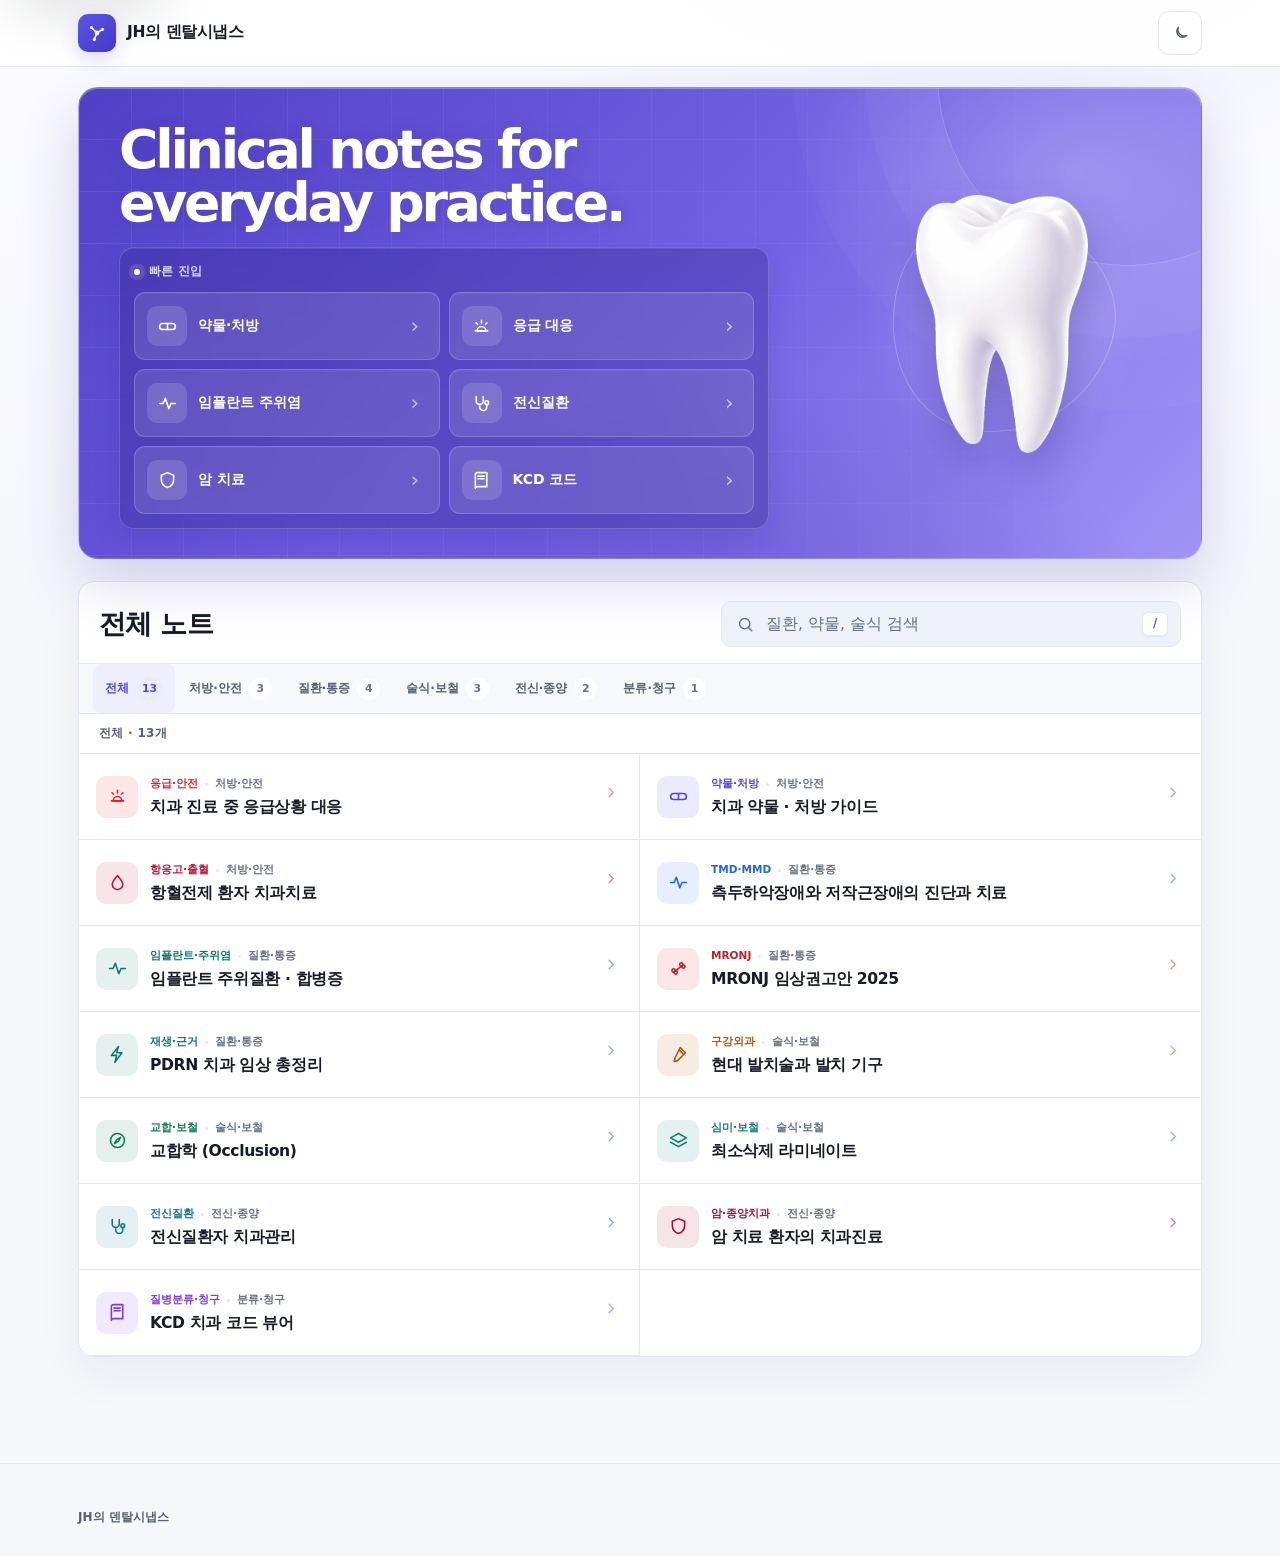
==== commit ab35877d: "feat: main 허브에 임플란트 주위질환 노트 연결" ====
--- a/index.html
+++ b/index.html
@@ -4,340 +4,331 @@
 <meta charset="UTF-8" />
 <meta name="viewport" content="width=device-width, initial-scale=1.0" />
 <title>JH의 덴탈시냅스</title>
-<meta name="description" content="JH의 덴탈시냅스 — 치과 임상 노트를 진단·약물·전신질환·보철·응급 흐름으로 연결한 시각형 레퍼런스 허브" />
+<meta name="description" content="JH의 덴탈시냅스 — 치과 임상 노트 모음(처방·질환·술식)" />
 <meta name="theme-color" content="#4f46e5" />
 <link rel="icon" href="assets/favicon.svg" type="image/svg+xml" />
-<link rel="stylesheet" href="assets/theme.css?v=4" />
-<link rel="stylesheet" href="assets/visual.css?v=1" />
+<link rel="stylesheet" href="assets/theme.css?v=7" />
+<link rel="preload" as="image" href="assets/tooth-hero-v2.webp" type="image/webp" />
 <style>
-  .hub-hero{padding:40px 0 38px}
-  .hub-hero h1{margin-bottom:8px}
-  .hub-hero .hero-copy{padding:10px 0}
-  .hub-count{color:var(--ink-2);font-size:var(--text-sm);margin:10px 0 0}
-  .hub-search{width:min(100%,390px)}
-  .hub-search input{width:100%}
-  .hub-section-title{display:flex;align-items:end;gap:12px;margin-top:22px}
-  .hub-section-title h2{margin:0;font-size:var(--text-xl)}
-  .hub-section-title p{margin:0 0 2px;color:var(--ink-3);font-size:var(--text-xs)}
-  .hub-footer{display:flex;justify-content:space-between;gap:12px;flex-wrap:wrap}
-  .no-results{padding:44px 20px;text-align:center;background:var(--surface);border:1px dashed var(--line);border-radius:var(--r-lg);color:var(--ink-2)}
-  .no-results b{display:block;color:var(--ink);font-size:var(--text-md);margin-bottom:4px}
+  .hub-page{
+    --hub-canvas:#fafaff;
+    --hero-ink:#fff;
+    --hero-muted:rgba(255,255,255,.78);
+    --hero-line:rgba(255,255,255,.2);
+    --hero-grid:rgba(255,255,255,.07);
+    background:
+      radial-gradient(780px 360px at 76% -5%,rgba(99,102,241,.11),transparent 72%),
+      linear-gradient(180deg,var(--hub-canvas) 0,var(--bg) 560px)}
+  .hub-header{background:color-mix(in srgb,var(--surface) 96%,transparent);border-bottom:1px solid var(--line)}
+  .hub-header-inner{height:66px;display:flex;align-items:center;gap:16px}
+  .hub-brand{display:inline-flex;align-items:center;gap:11px;min-height:48px;color:var(--ink)}
+  .hub-brand:hover{text-decoration:none}
+  .hub-brand .logo{width:38px;height:38px;border-radius:10px;display:grid;place-items:center;background:linear-gradient(145deg,#6259ef,var(--brand-strong));color:#fff;box-shadow:0 7px 18px rgba(79,70,229,.2)}
+  .hub-brand .logo svg{width:22px;height:22px}
+  .hub-wordmark{line-height:1.1}
+  .hub-wordmark b{font-size:.97rem;letter-spacing:-.025em}
+  .hub-header .themebtn{margin-left:auto}
+
+  .hub-main{padding:20px 0 var(--sp-8)}
+  .hub-intro{position:relative;isolation:isolate;display:grid;grid-template-columns:minmax(0,1.14fr) minmax(230px,.56fr);grid-template-rows:auto 1fr;gap:18px clamp(24px,4vw,46px);overflow:hidden;
+    min-height:340px;padding:31px 34px 29px 40px;border:1px solid rgba(255,255,255,.24);border-radius:20px;color:var(--hero-ink);background:
+    radial-gradient(430px 300px at 89% 18%,rgba(255,255,255,.22),transparent 66%),
+    radial-gradient(620px 400px at 58% 120%,rgba(63,42,176,.34),transparent 70%),
+    linear-gradient(132deg,#5140c6 0%,#7462e4 54%,#a294f5 100%);
+    box-shadow:0 1px 0 rgba(255,255,255,.3) inset,0 24px 58px rgba(68,51,170,.2)}
+  .hub-intro::before{content:"";position:absolute;inset:0;z-index:-2;background:
+    linear-gradient(90deg,var(--hero-grid) 1px,transparent 1px),
+    linear-gradient(0deg,var(--hero-grid) 1px,transparent 1px);
+    background-size:52px 52px;mask-image:linear-gradient(90deg,#000 0%,rgba(0,0,0,.55) 66%,transparent)}
+  .hub-intro::after{content:"";position:absolute;z-index:-1;width:380px;height:380px;right:-118px;top:-204px;border:1px solid rgba(255,255,255,.2);border-radius:50%;box-shadow:0 0 0 72px rgba(255,255,255,.035),0 0 0 144px rgba(255,255,255,.025)}
+  .intro-copy{position:relative;z-index:1;align-self:end;min-width:0;padding-top:5px}
+  .hub-intro h1{margin:0;color:var(--hero-ink);font-size:clamp(2.35rem,4.2vw,3.55rem);line-height:.98;letter-spacing:-.06em;text-shadow:0 2px 22px rgba(38,26,120,.18)}
+
+  .quick-panel{position:relative;z-index:2;align-self:start;max-width:650px;padding:14px;border:1px solid rgba(255,255,255,.18);border-radius:15px;background:rgba(40,27,128,.3);box-shadow:0 12px 28px rgba(39,27,119,.13),inset 0 1px 0 rgba(255,255,255,.08);backdrop-filter:blur(8px)}
+  .quick-head{display:flex;align-items:center;gap:9px;margin-bottom:10px;color:var(--hero-muted)}
+  .quick-head::before{content:"";width:6px;height:6px;border-radius:50%;background:#fff;box-shadow:0 0 0 5px rgba(255,255,255,.12)}
+  .quick-head b{font-size:var(--text-xs);letter-spacing:.025em}
+  .quick-grid{display:grid;grid-template-columns:1fr 1fr;gap:9px}
+  .quick-link{--quick:var(--brand);position:relative;display:grid;grid-template-columns:40px minmax(0,1fr) 16px;align-items:center;gap:11px;min-height:68px;padding:11px 12px;border:1px solid rgba(255,255,255,.18);border-radius:11px;color:#fff;background:rgba(255,255,255,.105);box-shadow:inset 0 1px 0 rgba(255,255,255,.06);
+    transition:background-color var(--dur),border-color var(--dur),transform var(--dur) var(--ease),box-shadow var(--dur)}
+  .quick-link::after{content:"›";color:#fff;font-size:1.35rem;line-height:1;opacity:.62;transition:transform var(--dur),opacity var(--dur)}
+  .quick-link:hover{background:rgba(255,255,255,.18);border-color:rgba(255,255,255,.4);transform:translateY(-2px);box-shadow:0 8px 18px rgba(38,26,117,.16);text-decoration:none}
+  .quick-link:focus-visible{outline:3px solid #fff;outline-offset:2px}
+  .quick-link:hover::after{transform:translateX(2px);opacity:1}
+  .quick-link .ic{width:40px;height:40px;border-radius:10px;background:rgba(255,255,255,.14);color:#fff}
+  .quick-link .ic svg{width:21px;height:21px}
+  .quick-link span:nth-child(2){min-width:0}
+  .quick-link b{font-size:var(--text-sm);line-height:1.25}
+
+  .dental-visual{position:relative;grid-column:2;grid-row:1/3;align-self:stretch;display:grid;place-items:center;min-width:0;min-height:270px}
+  .dental-visual::before{content:"";position:absolute;width:min(100%,272px);aspect-ratio:1;border-radius:50%;background:radial-gradient(circle,rgba(255,255,255,.2),rgba(255,255,255,.055) 52%,transparent 72%)}
+  .dental-visual::after{content:"";position:absolute;width:min(82%,220px);aspect-ratio:1;border:1px solid rgba(255,255,255,.24);border-radius:47% 53% 56% 44%/44% 43% 57% 56%;transform:rotate(15deg)}
+  .tooth-art{position:relative;z-index:1;width:auto;height:258px;max-width:76%;object-fit:contain;filter:drop-shadow(0 20px 20px rgba(40,27,120,.3))}
+
+  .library{padding:22px 0 0}
+  .library-shell{overflow:hidden;border:1px solid var(--line);border-radius:16px;background:var(--surface);box-shadow:0 18px 46px rgba(25,30,60,.055)}
+  .library-tools{display:flex;align-items:center;justify-content:space-between;gap:24px;padding:19px 20px 16px;border-bottom:1px solid var(--line)}
+  .library-title h2{margin:0;font-size:clamp(1.35rem,2.5vw,1.7rem)}
+  .hub-search{position:relative;display:flex;align-items:center;width:min(100%,460px)}
+  .hub-search>svg{position:absolute;left:15px;width:19px;height:19px;color:var(--ink-3);pointer-events:none}
+  .hub-search input{width:100%;height:46px;border:1px solid var(--line);border-radius:10px;background:var(--surface-2);color:var(--ink);padding:0 54px 0 44px;outline:none;transition:border-color var(--dur),box-shadow var(--dur),background-color var(--dur)}
+  .hub-search input::placeholder{color:var(--ink-3)}
+  .hub-search input:focus{border-color:var(--brand);background:var(--surface);box-shadow:0 0 0 4px color-mix(in srgb,var(--brand) 15%,transparent)}
+  .hub-search kbd{position:absolute;right:13px;display:grid;place-items:center;min-width:26px;height:25px;border:1px solid var(--line);border-bottom-width:2px;border-radius:6px;background:var(--surface);color:var(--ink-2);font:700 .72rem/1 system-ui}
+
+  .library-layout{min-width:0}
+  .library-rail{display:flex;gap:2px;overflow-x:auto;padding:0 14px;border-bottom:1px solid var(--line);background:color-mix(in srgb,var(--surface-2) 48%,var(--surface));scrollbar-width:none}
+  .library-rail::-webkit-scrollbar{display:none}
+  .filter{appearance:none;position:relative;flex:0 0 auto;border:0;background:transparent;color:var(--ink-2);min-height:49px;padding:0 12px;display:flex;align-items:center;gap:7px;white-space:nowrap;cursor:pointer;font-size:var(--text-xs);font-weight:750;transition:color var(--dur),background-color var(--dur)}
+  .filter:hover{background:color-mix(in srgb,var(--brand-soft) 42%,transparent);color:var(--ink)}
+  .filter[aria-pressed="true"]{border-radius:8px;background:color-mix(in srgb,var(--brand-soft) 72%,transparent);color:var(--brand);font-weight:900}
+  .filter span{min-width:23px;text-align:center;padding:2px 6px;border-radius:var(--r-pill);background:var(--surface);color:var(--ink-3);font-size:.68rem;font-variant-numeric:tabular-nums}
+  .filter[aria-pressed="true"] span{background:var(--brand-soft);color:var(--brand)}
+
+  .library-results{min-width:0}
+  .result-head{min-height:40px;display:flex;align-items:center;gap:12px;margin:0;padding:4px 20px;border-bottom:1px solid var(--line)}
+  .result-head p{margin:0;color:var(--ink-2);font-size:var(--text-xs);font-weight:800;letter-spacing:.025em}
+  .reset-btn{appearance:none;margin-left:auto;border:0;background:transparent;color:var(--brand);min-height:36px;padding:0 4px;cursor:pointer;font-size:var(--text-xs);font-weight:850}
+  .reset-btn:hover{text-decoration:underline}
+  .note-list{display:grid;grid-template-columns:repeat(2,minmax(0,1fr));min-width:0}
+  .note-card{--note-accent:var(--brand);position:relative;display:grid;grid-template-columns:42px minmax(0,1fr) 20px;gap:12px;align-items:center;min-height:86px;padding:13px 17px;border:0;border-bottom:1px solid var(--line);background:var(--surface);color:var(--ink);overflow:hidden;transition:background-color var(--dur),color var(--dur)}
+  .note-card[hidden],.empty-state[hidden],.reset-btn[hidden]{display:none}
+  .note-card:nth-child(odd){border-right:1px solid var(--line)}
+  .note-card:hover{background:color-mix(in srgb,var(--note-accent) 5%,var(--surface));text-decoration:none}
+  .note-card>.ic{width:42px;height:42px;border-radius:10px;background:color-mix(in srgb,var(--note-accent) 11%,var(--surface));color:var(--note-accent);transition:transform var(--dur) var(--ease)}
+  .note-card:hover>.ic{transform:scale(1.05)}
+  .note-card>.ic svg{width:21px;height:21px}
+  .note-copy{min-width:0}
+  .note-meta{display:flex;align-items:center;gap:7px;min-height:18px;color:var(--ink-3);font-size:.66rem;font-weight:750}
+  .note-meta .tagline{color:var(--note-accent)}
+  .note-meta .dot{width:3px;height:3px;border-radius:50%;background:var(--line)}
+  .note-card h3{margin:4px 0 0;font-size:var(--text-base);line-height:1.36}
+  .note-arrow{align-self:center;color:var(--note-accent);opacity:.5;transition:transform var(--dur),opacity var(--dur)}
+  .note-arrow svg{width:17px;height:17px}
+  .note-card:hover .note-arrow{opacity:1;transform:translateX(3px)}
+  .empty-state{margin:18px;border:1px dashed var(--line);border-radius:11px;background:var(--surface-2);padding:38px 24px;text-align:center;color:var(--ink-2)}
+  .empty-state .ic{width:44px;height:44px;margin:0 auto 10px;border-radius:10px;background:var(--surface);color:var(--ink-3)}
+  .empty-state p{margin:0 0 12px}
+  .empty-state button{appearance:none;border:1px solid var(--line);border-radius:8px;background:var(--surface);color:var(--ink);min-height:44px;padding:0 14px;cursor:pointer;font-size:var(--text-sm);font-weight:800}
+
+  .hub-footer{margin-top:42px;padding-bottom:28px;border-top:1px solid var(--line);color:var(--ink-3);font-size:var(--text-xs)}
+  .hub-footer-inner{display:flex;align-items:center;gap:14px;padding-top:20px}
+  .hub-footer b{color:var(--ink-2)}
+
+  :root[data-theme="dark"] .hub-page{--hub-canvas:#10131d}
+  :root[data-theme="dark"] .note-meta .tagline{color:color-mix(in srgb,var(--note-accent) 42%,var(--ink))}
+  @media (prefers-color-scheme:dark){
+    :root[data-theme="auto"] .hub-page{--hub-canvas:#10131d}
+    :root[data-theme="auto"] .note-meta .tagline{color:color-mix(in srgb,var(--note-accent) 42%,var(--ink))}
+  }
+
+  @media (prefers-reduced-motion:no-preference){
+    .note-card{opacity:0;animation:noteIn .35s var(--ease) forwards;animation-delay:var(--delay,0ms)}
+    .tooth-art{animation:toothFloat 6s ease-in-out infinite alternate}
+    @keyframes noteIn{from{opacity:0;transform:translateY(7px)}to{opacity:1;transform:none}}
+    @keyframes toothFloat{to{transform:translateY(-4px)}}
+  }
   @media (max-width:760px){
-    .hub-hero{padding:30px 0 28px}
-    .hub-section-title{display:block}
-    .hub-section-title p{margin-top:4px}
+    .hub-main{padding-top:13px}
+    .hub-intro{grid-template-columns:minmax(0,1fr) 150px;grid-template-rows:auto auto;min-height:0;gap:14px 8px;padding:22px 18px 18px 24px}
+    .intro-copy{grid-column:1;grid-row:1;align-self:center}
+    .hub-intro h1{font-size:clamp(1.72rem,6vw,2.3rem);line-height:1.04;letter-spacing:-.045em;text-wrap:balance}
+    .dental-visual{grid-column:2;grid-row:1;min-height:132px}
+    .dental-visual::before{width:158px}.dental-visual::after{width:126px}
+    .tooth-art{height:166px;max-width:78%}
+    .quick-panel{grid-column:1/-1;grid-row:2}
+    .library-tools{align-items:stretch;flex-direction:column;gap:13px;padding:17px 16px 15px}
     .hub-search{width:100%}
+  }
+  @media (max-width:680px){
+    .hub-header-inner{height:62px}
+    .hub-brand .logo{width:36px;height:36px}.hub-brand .logo svg{width:21px;height:21px}
+    .library{padding-top:16px}.library-shell{border-radius:13px}
+    .library-rail{display:grid;grid-template-columns:repeat(3,minmax(0,1fr));gap:5px;overflow:visible;padding:7px}
+    .filter{justify-content:center;min-width:0;min-height:44px;padding-inline:5px;border-radius:8px}
+    .note-list{grid-template-columns:1fr}
+    .note-card:nth-child(odd){border-right:0}
+    .hub-footer{margin-top:34px}
+  }
+  @media (max-width:420px){
+    .hub-main>.wrap{padding-inline:12px}
+    .hub-intro{grid-template-columns:minmax(0,1fr) 100px;padding:19px 13px 13px 17px;border-radius:14px}
+    .hub-intro::after{width:250px;height:250px;right:-112px;top:-154px}
+    .hub-intro h1{font-size:clamp(1.55rem,6.8vw,1.82rem);white-space:normal}
+    .dental-visual{min-height:104px}.dental-visual::before{width:110px}.dental-visual::after{width:88px}.tooth-art{height:124px;max-width:82%}
+    .quick-panel{padding:10px;border-radius:12px}
+    .quick-grid{gap:7px}
+    .quick-link{grid-template-columns:34px minmax(0,1fr) 12px;gap:8px;min-height:60px;padding:9px 8px;border-radius:9px}
+    .quick-link .ic{width:34px;height:34px;border-radius:8px}.quick-link .ic svg{width:18px;height:18px}
+    .quick-link b{font-size:.78rem}
+    .library-tools{padding-inline:14px}
+    .result-head{padding-inline:14px}.note-card{grid-template-columns:40px minmax(0,1fr) 18px;gap:10px;padding:12px 13px}
+    .note-card>.ic{width:40px;height:40px}.note-card h3{font-size:.92rem}
   }
 </style>
 </head>
-<body>
-
-<header class="hero visual-hero hub-hero" id="hero">
-  <button class="themebtn hero-toggle" id="theme" aria-label="다크 모드로 전환">
-    <svg aria-hidden="true"><use href="assets/icons.svg#i-moon"/></svg>
-  </button>
-  <div class="wrap hero-layout">
-    <div class="hero-copy">
-      <div class="hero-eyebrow"><span class="pulse"></span> CLINICAL KNOWLEDGE MAP · 2026</div>
-      <div class="hero-title-row">
-        <span class="hero-mark"><svg aria-hidden="true"><use href="assets/icons.svg#i-logo"/></svg></span>
-        <h1>JH의 덴탈시냅스</h1>
-      </div>
-      <p class="sub">치과 진료에서 자주 부딪히는 판단을 약물·질환·술식·응급 흐름으로 연결한 개인 임상 레퍼런스입니다.</p>
-      <div class="hero-kpis" aria-label="노트 현황">
-        <span><i></i><b id="hero-note-count">9</b>개 임상 노트</span>
-        <span><i></i><b>4</b>개 핵심 영역</span>
-        <span><i></i><b>1</b>개 신규 주제</span>
-      </div>
-      <div class="hero-actions">
-        <a class="hero-btn primary" href="peri-implant.html">신규 노트 열기 <svg aria-hidden="true"><use href="assets/icons.svg#i-arrow-right"/></svg></a>
-        <a class="hero-btn" href="#notes">전체 노트 보기</a>
-      </div>
-    </div>
-
-    <div class="synapse-art" aria-hidden="true">
-      <svg viewBox="0 0 500 270" role="img">
-        <ellipse class="orbit" cx="250" cy="136" rx="205" ry="96"/>
-        <ellipse class="orbit" cx="250" cy="136" rx="155" ry="122" transform="rotate(23 250 136)"/>
-        <path class="wire" d="M78 95 C142 28 208 65 250 132 S364 224 430 160"/>
-        <path class="wire" d="M98 203 C150 162 170 101 250 132 S358 108 407 54"/>
-        <path class="wire" d="M134 51 C182 87 208 121 250 132 S302 161 369 213"/>
-        <path class="signal" d="M78 95 C142 28 208 65 250 132 S364 224 430 160"/>
-        <path class="signal" d="M98 203 C150 162 170 101 250 132 S358 108 407 54" style="animation-delay:-1.7s"/>
-        <g transform="translate(250 132)"><circle class="node-ring" r="48"/><circle class="node-ring" r="34"/><circle class="node-core" r="11"/><circle class="node-hot" cx="17" cy="-15" r="5"/></g>
-        <g transform="translate(78 95)"><circle class="node-ring" r="23"/><circle class="node-core" r="7"/></g>
-        <g transform="translate(98 203)"><circle class="node-ring" r="19"/><circle class="node-hot" r="6"/></g>
-        <g transform="translate(134 51)"><circle class="node-ring" r="18"/><circle class="node-core" r="6"/></g>
-        <g transform="translate(407 54)"><circle class="node-ring" r="20"/><circle class="node-hot" r="6"/></g>
-        <g transform="translate(430 160)"><circle class="node-ring" r="23"/><circle class="node-core" r="7"/></g>
-        <g transform="translate(369 213)"><circle class="node-ring" r="18"/><circle class="node-hot" r="6"/></g>
-        <g transform="translate(183 188)"><rect class="label-box" x="-42" y="-16" width="84" height="32" rx="10"/><text class="label-text" text-anchor="middle" y="4">DIAGNOSIS</text></g>
-        <g transform="translate(341 86)"><rect class="label-box" x="-38" y="-16" width="76" height="32" rx="10"/><text class="label-text" text-anchor="middle" y="4">SAFETY</text></g>
-        <g transform="translate(250 132)"><text class="label-text" text-anchor="middle" y="74">CLINICAL CORE</text></g>
-      </svg>
-    </div>
+<body class="hub-page">
+
+<header class="hub-header">
+  <div class="wrap hub-header-inner">
+    <a class="hub-brand" href="index.html" aria-label="JH의 덴탈시냅스 홈">
+      <span class="logo"><svg aria-hidden="true"><use href="assets/icons.svg#i-logo"/></svg></span>
+      <span class="hub-wordmark"><b>JH의 덴탈시냅스</b></span>
+    </a>
+    <button class="themebtn" id="theme" type="button" aria-label="다크 모드로 전환"><svg aria-hidden="true"><use href="assets/icons.svg#i-moon"/></svg></button>
   </div>
 </header>
 
-<div class="topbar">
-  <div class="wrap topbar-inner">
-    <a class="brand" href="index.html"><span class="logo"><svg aria-hidden="true"><use href="assets/icons.svg#i-logo"/></svg></span>덴탈시냅스</a>
-    <div class="spacer"></div>
-    <div class="search hub-search">
-      <span class="field">
-        <svg class="gl" aria-hidden="true"><use href="assets/icons.svg#i-search"/></svg>
-        <input id="q" type="search" placeholder="질환·약물·술식 검색  ( / )" aria-label="임상 노트 검색" autocomplete="off" />
-      </span>
-    </div>
+<main class="hub-main" id="main-content">
+  <div class="wrap">
+    <section class="hub-intro" aria-labelledby="hub-title">
+      <div class="intro-copy">
+        <h1 id="hub-title">Clinical notes for everyday practice.</h1>
+      </div>
+      <aside class="quick-panel" aria-label="진료 중 빠른 진입">
+        <div class="quick-head"><b>빠른 진입</b></div>
+        <div class="quick-grid">
+          <a class="quick-link" href="drug-guide.html" style="--quick:#4f46e5"><span class="ic"><svg aria-hidden="true"><use href="assets/icons.svg#i-pill"/></svg></span><span><b>약물·처방</b></span></a>
+          <a class="quick-link" href="emergency.html" style="--quick:#dc2626"><span class="ic"><svg aria-hidden="true"><use href="assets/icons.svg#i-siren"/></svg></span><span><b>응급 대응</b></span></a>
+          <a class="quick-link" href="peri-implant.html" style="--quick:#0f766e"><span class="ic"><svg aria-hidden="true"><use href="assets/icons.svg#i-activity"/></svg></span><span><b>임플란트 주위염</b></span></a>
+          <a class="quick-link" href="systemic.html" style="--quick:#0e7490"><span class="ic"><svg aria-hidden="true"><use href="assets/icons.svg#i-stethoscope"/></svg></span><span><b>전신질환</b></span></a>
+          <a class="quick-link" href="cancer-care.html" style="--quick:#9f1239"><span class="ic"><svg aria-hidden="true"><use href="assets/icons.svg#i-shield"/></svg></span><span><b>암 치료</b></span></a>
+          <a class="quick-link" href="kcd.html" style="--quick:#7c3aed"><span class="ic"><svg aria-hidden="true"><use href="assets/icons.svg#i-book"/></svg></span><span><b>KCD 코드</b></span></a>
+        </div>
+      </aside>
+      <div class="dental-visual" aria-hidden="true">
+        <img class="tooth-art" src="assets/tooth-hero-v2.webp" width="427" height="640" alt="" fetchpriority="high" decoding="async" />
+      </div>
+    </section>
+
+    <section class="library" aria-labelledby="library-title">
+      <div class="library-shell">
+        <div class="library-tools">
+          <div class="library-title">
+            <h2 id="library-title">전체 노트</h2>
+          </div>
+          <label class="hub-search">
+            <span class="sr-only">임상 노트 검색</span>
+            <svg aria-hidden="true"><use href="assets/icons.svg#i-search"/></svg>
+            <input id="q" type="search" placeholder="질환, 약물, 술식 검색" autocomplete="off" aria-label="임상 노트 검색" />
+            <kbd aria-hidden="true">/</kbd>
+          </label>
+        </div>
+
+        <div class="library-layout">
+          <aside class="library-rail" aria-label="노트 분야 필터">
+            <button class="filter" type="button" data-filter="all" aria-pressed="true">전체 <span>13</span></button>
+            <button class="filter" type="button" data-filter="medication" aria-pressed="false">처방·안전 <span>3</span></button>
+            <button class="filter" type="button" data-filter="disorders" aria-pressed="false">질환·통증 <span>4</span></button>
+            <button class="filter" type="button" data-filter="procedures" aria-pressed="false">술식·보철 <span>3</span></button>
+            <button class="filter" type="button" data-filter="systemic" aria-pressed="false">전신·종양 <span>2</span></button>
+            <button class="filter" type="button" data-filter="codes" aria-pressed="false">분류·청구 <span>1</span></button>
+          </aside>
+
+          <div class="library-results">
+            <div class="result-head">
+              <p id="count" aria-live="polite">전체 · 13개</p>
+              <button class="reset-btn" id="reset" type="button" hidden>검색·필터 초기화</button>
+            </div>
+            <div class="note-list" id="note-grid"></div>
+            <div class="empty-state" id="empty" hidden>
+              <span class="ic"><svg aria-hidden="true"><use href="assets/icons.svg#i-search"/></svg></span>
+              <p>일치하는 임상 노트가 없습니다.</p>
+              <button type="button" id="empty-reset">전체 노트 보기</button>
+            </div>
+          </div>
+        </div>
+      </div>
+    </section>
   </div>
-</div>
-
-<main class="wrap hub-main" id="main">
-  <section aria-labelledby="overview-title" style="padding-top:0">
-    <h2 id="overview-title" class="sr-only">노트 현황</h2>
-    <div class="overview-grid">
-      <article class="stat-tile" style="--tile:#4f46e5">
-        <p class="stat-label">전체 임상 노트</p><div class="stat-value" id="stat-total">9</div><div class="stat-note">독립형 상세 HTML</div>
-        <svg aria-hidden="true"><use href="assets/icons.svg#i-book"/></svg>
-      </article>
-      <article class="stat-tile" style="--tile:#0f766e">
-        <p class="stat-label">판단 알고리즘</p><div class="stat-value">6</div><div class="stat-note">응급·약물·위험평가</div>
-        <svg aria-hidden="true"><use href="assets/icons.svg#i-activity"/></svg>
-      </article>
-      <article class="stat-tile" style="--tile:#be123c">
-        <p class="stat-label">환자 안전 노트</p><div class="stat-value">4</div><div class="stat-note">응급·항혈전·전신질환</div>
-        <svg aria-hidden="true"><use href="assets/icons.svg#i-siren"/></svg>
-      </article>
-      <article class="stat-tile" style="--tile:#0891b2">
-        <p class="stat-label">이번 업데이트</p><div class="stat-value">+1</div><div class="stat-note">임플란트 주위질환</div>
-        <svg aria-hidden="true"><use href="assets/icons.svg#i-bolt"/></svg>
-      </article>
-    </div>
-
-    <a class="spotlight" href="peri-implant.html" aria-label="신규 노트 임플란트 주위질환과 합병증 열기">
-      <div class="spotlight-copy">
-        <div class="spotlight-label">New clinical note</div>
-        <h2>임플란트 주위질환 · 합병증</h2>
-        <p>건강–점막염–주위염을 구분하고, 6점 탐침·기준 방사선·위험평가·비수술 치료·결손 형태별 수술·유지관리까지 하나의 임상 동선으로 연결했습니다.</p>
-        <div class="spotlight-tags">
-          <span class="micro-tag">60초 진단</span><span class="micro-tag">대화형 퀵체크</span><span class="micro-tag">결손 형태 도식</span><span class="micro-tag">차팅 복사</span>
-        </div>
-        <span class="spotlight-link">상세 노트 열기 <svg aria-hidden="true"><use href="assets/icons.svg#i-arrow-right"/></svg></span>
-      </div>
-      <div class="spotlight-visual" aria-hidden="true">
-        <svg viewBox="0 0 330 190">
-          <defs>
-            <linearGradient id="boneHub" x1="0" y1="0" x2="0" y2="1"><stop offset="0" stop-color="#f2d3ad"/><stop offset="1" stop-color="#dca470"/></linearGradient>
-            <linearGradient id="implantHub" x1="0" y1="0" x2="1" y2="0"><stop offset="0" stop-color="#a8b4c4"/><stop offset=".5" stop-color="#eef3f8"/><stop offset="1" stop-color="#8b98aa"/></linearGradient>
-          </defs>
-          <path d="M15 116 C50 89 89 95 119 111 C151 127 190 125 219 106 C252 85 291 92 319 114 L319 180 L15 180Z" fill="url(#boneHub)" opacity=".96"/>
-          <path d="M15 107 C49 84 86 89 120 103 C158 119 187 119 220 98 C256 76 290 84 319 105" fill="none" stroke="#f6e7d1" stroke-width="14" stroke-linecap="round"/>
-          <g transform="translate(166 25)">
-            <rect x="-27" y="0" width="54" height="22" rx="7" fill="#eef3f8" stroke="#8796a9"/>
-            <path d="M-19 21 L19 21 L15 106 Q0 126 -15 106Z" fill="url(#implantHub)" stroke="#748195" stroke-width="1.5"/>
-            <path d="M-14 35 L14 35 M-13 45 L13 45 M-12 55 L12 55 M-11 65 L11 65 M-10 75 L10 75 M-9 85 L9 85 M-8 95 L8 95" stroke="#6f7e91" stroke-width="2"/>
-          </g>
-          <path d="M120 104 C131 84 142 78 153 83 M179 84 C192 77 205 85 216 100" fill="none" stroke="#e11d48" stroke-width="5" stroke-linecap="round"/>
-          <path d="M106 104 C119 77 134 67 151 72 M181 73 C202 65 218 77 230 99" fill="none" stroke="#f59e0b" stroke-width="3" stroke-dasharray="4 5" opacity=".85"/>
-          <circle cx="116" cy="62" r="19" fill="#fff" stroke="#0f766e" stroke-width="2"/><text x="116" y="67" text-anchor="middle" font-size="17" font-weight="800" fill="#0f766e">6</text>
-          <text x="116" y="88" text-anchor="middle" font-size="10" font-weight="700" fill="currentColor" opacity=".62">PROBING</text>
-          <circle cx="249" cy="54" r="25" fill="#0f766e" opacity=".12"/><path d="M237 54h24M249 42v24" stroke="#0f766e" stroke-width="3" stroke-linecap="round"/>
-        </svg>
-      </div>
-    </a>
-
-    <div class="quick-route" aria-label="자주 쓰는 임상 바로가기">
-      <a class="route-card" style="--route:#dc2626" href="emergency.html">
-        <span class="route-icon"><svg aria-hidden="true"><use href="assets/icons.svg#i-siren"/></svg></span>
-        <span class="route-copy"><b>진료 중 응급</b><span>P-A-B-C-D · 응급약물 · BLS</span></span>
-        <svg class="route-arrow" aria-hidden="true"><use href="assets/icons.svg#i-arrow-right"/></svg>
-      </a>
-      <a class="route-card" style="--route:#4f46e5" href="drug-guide.html">
-        <span class="route-icon"><svg aria-hidden="true"><use href="assets/icons.svg#i-pill"/></svg></span>
-        <span class="route-copy"><b>처방 빠른 확인</b><span>항생제 · 진통제 · 소아 용량</span></span>
-        <svg class="route-arrow" aria-hidden="true"><use href="assets/icons.svg#i-arrow-right"/></svg>
-      </a>
-      <a class="route-card" style="--route:#0f766e" href="peri-implant.html#quick">
-        <span class="route-icon"><svg aria-hidden="true"><use href="assets/icons.svg#i-activity"/></svg></span>
-        <span class="route-copy"><b>임플란트 염증 분류</b><span>건강 · 점막염 · 주위염</span></span>
-        <svg class="route-arrow" aria-hidden="true"><use href="assets/icons.svg#i-arrow-right"/></svg>
-      </a>
-    </div>
-  </section>
-
-  <section id="notes" aria-labelledby="notes-title" style="padding-top:12px">
-    <div class="hub-section-title">
-      <h2 id="notes-title">임상 노트 라이브러리</h2>
-      <p>카드를 누르면 각 주제의 독립형 상세 노트로 이동합니다.</p>
-    </div>
-
-    <div class="filterbar" role="group" aria-label="노트 분야 필터">
-      <span class="filter-label">분야</span>
-      <button class="filter-chip" type="button" data-filter="all" aria-pressed="true">전체</button>
-      <button class="filter-chip" type="button" data-filter="safety" aria-pressed="false">약물·안전</button>
-      <button class="filter-chip" type="button" data-filter="implant" aria-pressed="false">임플란트·보철</button>
-      <button class="filter-chip" type="button" data-filter="diagnosis" aria-pressed="false">진단·코드</button>
-      <button class="filter-chip" type="button" data-filter="systemic" aria-pressed="false">전신질환</button>
-      <span class="filter-spacer"></span>
-      <span class="filter-hint">검색 단축키 <kbd>/</kbd> · 닫기 <kbd>Esc</kbd></span>
-    </div>
-
-    <p class="hub-count" id="count" role="status" aria-live="polite"></p>
-    <div class="grid" id="note-grid"></div>
-    <div class="no-results" id="empty" hidden>
-      <b>일치하는 노트가 없습니다.</b>
-      다른 질환명·약물명·술식명으로 검색해 보세요.
-    </div>
-  </section>
 </main>
 
-<footer class="wrap hub-footer">
-  <span>JH의 덴탈시냅스 · © 2026</span>
-  <span>개인 임상 정리 · 원전 및 환자별 판단 우선</span>
+<footer class="hub-footer">
+  <div class="wrap hub-footer-inner"><b>JH의 덴탈시냅스</b></div>
 </footer>
 
 <script>
 const notes = [
-  {
-    title:'임플란트 주위질환 · 합병증', href:'peri-implant.html', icon:'i-activity', accent:'#0f766e',
-    tag:'임플란트·치주', category:'implant', year:'2026', depth:'실전 알고리즘', featured:true, isNew:true,
-    desc:'건강·점막염·주위염 진단, 6점 탐침과 기준 방사선, 위험요인, 비수술–수술–유지관리 의사결정.',
-    keywords:'임플란트 주위염 점막염 peri implantitis mucositis probing bop suppuration 골소실 유지관리 spic debridement 재생수술 절제수술 explant 제거'
-  },
-  {
-    title:'치과 약물 · 처방 가이드', href:'drug-guide.html', icon:'i-pill', accent:'#4f46e5',
-    tag:'약물·처방', category:'safety', year:'2026', depth:'21개 프로토콜',
-    desc:'술식·상황별 처방, 약물 카탈로그, 페니실린 알레르기 대체, 소아 용량, 응급·구강내과 복약지도.',
-    keywords:'약물 처방 항생제 진통제 마취 알러지 알레르기 소아 응급 구강내과 신경병성 tapering'
-  },
-  {
-    title:'MRONJ 임상권고안 2025', href:'mronj.html', icon:'i-bone', accent:'#c01f2f',
-    tag:'가이드라인', category:'safety systemic implant', year:'2025', depth:'원문 상세',
-    desc:'약물관련 악골괴사 — 약물별 요약, 진단·위험요인·예방/휴약·병기·보존/수술·재발·의사결정.',
-    keywords:'mronj 악골괴사 비스포스포네이트 데노수맙 졸레드로네이트 발치 임플란트 휴약 병기 골흡수억제제'
-  },
-  {
-    title:'교합학 (Occlusion)', href:'occlusion.html', icon:'i-activity', accent:'#0f7a52',
-    tag:'교합·보철', category:'implant', year:'2026', depth:'심층 정리',
-    desc:'CR/MIP·하악운동·교합 양식·교합기·임플란트 교합·TMD·스플린트·선택삭제와 진단 도구.',
-    keywords:'교합 occlusion 중심위 cr mip 중심교합 견치유도 군기능 posselt bennett 임플란트교합 tmd 스플린트 교합조정'
-  },
-  {
-    title:'최소삭제 라미네이트', href:'veneer.html', icon:'i-layers', accent:'#0e8174',
-    tag:'심미·보철', category:'implant', year:'2026', depth:'재료·접착',
-    desc:'무삭제·최소삭제 베니어 — 적응증, 삭제 연속선, 재료 강도, 제작, 5개 접착 경로, 브랜드와 장기 근거.',
-    keywords:'라미네이트 veneer 베니어 무삭제 최소삭제 emax 리튬디실리케이트 지르코니아 접착 실란 mdp 레진시멘트 심미'
-  },
-  {
-    title:'항혈전제 환자 치과치료', href:'antithrombotic.html', icon:'i-droplet', accent:'#be123c',
-    tag:'전신질환·약물', category:'safety systemic', year:'2026', depth:'약물별 조정',
-    desc:'항혈소판제·Warfarin·DOAC — 시술 출혈위험 분류, 중단/조정, 국소 지혈과 주요 상호작용.',
-    keywords:'항혈전제 항응고제 항혈소판제 warfarin 와파린 inr doac apixaban dabigatran rivaroxaban aspirin 발치 출혈 지혈'
-  },
-  {
-    title:'KCD 치과 코드 뷰어', href:'kcd.html', icon:'i-book', accent:'#7c3aed',
-    tag:'질병분류·청구', category:'diagnosis', year:'2026', depth:'474개 코드',
-    desc:'K00–K14와 관련 외상·기형·임플란트 합병증·보철 상태를 계층 구조로 검색하고 클릭 복사.',
-    keywords:'kcd 질병분류 질병코드 상병 청구 진단 icd k00 k02 우식 치수염 치주염 턱관절 임플란트 합병증 코드'
-  },
-  {
-    title:'치과 진료 중 응급상황 대응', href:'emergency.html', icon:'i-siren', accent:'#dc2626',
-    tag:'응급·안전', category:'safety', year:'2026', depth:'즉시 대응',
-    desc:'실신·아나필락시스·흉통·천식·저혈당·경련·기도폐쇄 — P-A-B-C-D, 응급약물, 키트와 BLS.',
-    keywords:'응급 emergency 실신 아나필락시스 에피네프린 흉통 심근경색 천식 저혈당 경련 기도폐쇄 cpr bls aed 산소 119'
-  },
-  {
-    title:'전신질환자 치과관리', href:'systemic.html', icon:'i-stethoscope', accent:'#0e7490',
-    tag:'전신질환·관리', category:'systemic', year:'2026', depth:'8개 질환군',
-    desc:'심혈관·당뇨·투석·간·임신·내분비·항암·면역억제를 출혈·감염·스트레스·약물 4축으로 평가.',
-    keywords:'전신질환 고혈압 심혈관 당뇨 hba1c 신장 투석 간경변 임신 갑상선 부신 항암 방사선 면역억제 협진 활력징후'
-  }
+  {title:'치과 진료 중 응급상황 대응',href:'emergency.html',icon:'i-siren',accent:'#dc2626',tag:'응급·안전',category:'medication',categoryLabel:'처방·안전',desc:'실신·저혈압/쇼크·아나필락시스·흉통·천식·저혈당·경련·기도폐쇄의 첫 대응과 응급약물.',keywords:'응급 emergency 실신 저혈압 hypotension 쇼크 아나필락시스 epinephrine 흉통 천식 저혈당 경련 기도폐쇄 cpr bls aed 119'},
+  {title:'치과 약물 · 처방 가이드',href:'drug-guide.html',icon:'i-pill',accent:'#4f46e5',tag:'약물·처방',category:'medication',categoryLabel:'처방·안전',desc:'술식·상황별 처방 프로토콜, 알레르기 대체, 소아 하루 투여 횟수와 20kg 계산 예시, 응급·구강내과 복약지도.',keywords:'약물 처방 항생제 진통제 마취 알러지 소아 용량 하루 복용횟수 20kg 체중 예시 응급 구강내과 신경병성 tapering'},
+  {title:'항혈전제 환자 치과치료',href:'antithrombotic.html',icon:'i-droplet',accent:'#be123c',tag:'항응고·출혈',category:'medication',categoryLabel:'처방·안전',desc:'항혈소판제·Warfarin·DOAC·혈전용해제 환자의 시술 위험 분류, 약물 조정, 국소 지혈과 상호작용.',keywords:'항혈전제 항응고제 항혈소판제 warfarin 와파린 inr doac apixaban dabigatran rivaroxaban aspirin clopidogrel 발치 출혈 지혈 txa'},
+  {title:'측두하악장애와 저작근장애의 진단과 치료',href:'tmd-mmd.html',icon:'i-activity',accent:'#2563eb',tag:'TMD·MMD',category:'disorders',categoryLabel:'질환·통증',desc:'TMD·MMD 진단과 감별, 자가관리·약물·교합장치·운동·수기치료·물리치료·주사와 관절 술식.',keywords:'측두하악장애 tmd tmj 저작근장애 mmd masticatory muscle disorder myalgia 근막통증 교근 개구장애 스플린트 물리치료 운동 수기치료 tens laser 관절천자'},
+  {title:'임플란트 주위질환 · 합병증',href:'peri-implant.html',icon:'i-activity',accent:'#0f766e',tag:'임플란트·주위염',category:'disorders',categoryLabel:'질환·통증',desc:'건강·점막염·주위염의 진단, 6점 탐침·기준 방사선, 위험요인, 단계별 치료, 기계적 합병증과 SPIC 유지관리.',keywords:'임플란트 주위염 peri-implantitis peri implant mucositis 점막염 bop probing depth 골소실 bone loss spic 유지관리 implant complication 시멘트 나사 동요'},
+  {title:'MRONJ 임상권고안 2025',href:'mronj.html',icon:'i-bone',accent:'#c01f2f',tag:'MRONJ',category:'disorders',categoryLabel:'질환·통증',desc:'약물관련 악골괴사의 약물별 정리, 진단·위험요인·예방·휴약·병기·보존/수술·재발과 의사결정.',keywords:'mronj 악골괴사 비스포스포네이트 데노수맙 졸레드로네이트 발치 임플란트 휴약 병기 테리파라타이드 골흡수억제제'},
+  {title:'PDRN 치과 임상 총정리',href:'pdrn.html',icon:'i-bolt',accent:'#0f766e',tag:'재생·근거',category:'disorders',categoryLabel:'질환·통증',desc:'PDRN·PN의 기전과 국내 치과 활용, TMD·임플란트·치주·발치·MRONJ 사용 자료를 근거 유형별로 정리.',keywords:'pdrn pn polynucleotide 재생주사 tmd tmj 프롤로테라피 prolotherapy 임플란트 골이식 치주 재생 발치 mronj a2a salvage pathway 허가외'},
+  {title:'현대 발치술과 발치 기구',href:'extraction.html',icon:'i-tool',accent:'#b45309',tag:'구강외과',category:'procedures',categoryLabel:'술식·보철',desc:'기본 elevator·forceps부터 powered periotome, 축방향 견인기, Physics Forceps, piezosurgery와 잔존치근 관리.',keywords:'발치 extraction 발치기구 elevator forceps root pick periotome luxator powered benex Easy X-Trac Physics Forceps piezosurgery magnetic mallet 치근분할 잔존치근 매복치 coronectomy'},
+  {title:'교합학 (Occlusion)',href:'occlusion.html',icon:'i-compass',accent:'#0f7a52',tag:'교합·보철',category:'procedures',categoryLabel:'술식·보철',desc:'CR/MIP·하악운동·교합 양식·결정인자·교합기·임플란트 교합·TMD·스플린트·교합조정과 진단 도구.',keywords:'교합 occlusion gnathology 중심위 cr mip 교합양식 견치유도 posselt bennett 과두유도 교합기 안면궁 임플란트교합 ipo vdo 스플린트 교합조정'},
+  {title:'최소삭제 라미네이트',href:'veneer.html',icon:'i-layers',accent:'#0e8174',tag:'심미·보철',category:'procedures',categoryLabel:'술식·보철',desc:'무삭제·최소삭제 베니어의 적응증, 삭제, 재료, 제작, 접착 경로, 브랜드와 장기 근거.',keywords:'라미네이트 veneer 베니어 무삭제 최소삭제 no-prep emax 리튬디실리케이트 지르코니아 picn zls 접착 bonding hf silane mdp 레진시멘트'},
+  {title:'전신질환자 치과관리',href:'systemic.html',icon:'i-stethoscope',accent:'#0e7490',tag:'전신질환',category:'systemic',categoryLabel:'전신·종양',desc:'심혈관·당뇨·신장·간·임신·내분비·항암·면역억제 환자의 출혈·감염·스트레스·약물 위험과 협진 기준.',keywords:'전신질환 고혈압 심혈관 epinephrine 당뇨 hba1c 신장 투석 간경변 임신 pregnancy 갑상선 부신 스테로이드 항암 방사선 면역억제 협진 활력징후'},
+  {title:'암 치료 환자의 치과진료',href:'cancer-care.html',icon:'i-shield',accent:'#9f1239',tag:'암·종양치과',category:'systemic',categoryLabel:'전신·종양',desc:'암 수술·항암·두경부 방사선 전·중·후 발치·임플란트 시기, CBC 판단, ORN·MRONJ 위험과 협진 기준.',keywords:'암 암수술 항암 화학요법 표적치료 면역항암 두경부방사선 발치 임플란트 cbc anc 혈소판 orn mronj 조혈모세포이식 car-t gvhd 협진'},
+  {title:'KCD 치과 코드 뷰어',href:'kcd.html',icon:'i-book',accent:'#7c3aed',tag:'질병분류·청구',category:'codes',categoryLabel:'분류·청구',desc:'치과 관련 KCD 코드를 장별 계층 구조로 검색하고, 코드를 복사하거나 포함·제외 교차참조로 이동합니다.',keywords:'kcd 질병분류 질병코드 상병 청구 진단 icd k00 k02 우식 k04 치수염 k05 치주염 k07 부정교합 tmj 외상 임플란트 합병증 코드 검색 복사'}
 ];
 
-const grid = document.getElementById('note-grid');
-const countEl = document.getElementById('count');
-const emptyEl = document.getElementById('empty');
-const q = document.getElementById('q');
-const chips = [...document.querySelectorAll('.filter-chip')];
-let activeFilter = 'all';
-
-const esc = (value) => String(value).replace(/[&<>'"]/g, (ch) => ({'&':'&amp;','<':'&lt;','>':'&gt;',"'":'&#39;','"':'&quot;'}[ch]));
-
-function cardTemplate(note, index){
-  const searchable = `${note.title} ${note.desc} ${note.tag} ${note.keywords}`.toLowerCase();
-  return `
-    <a class="note" href="${esc(note.href)}" data-category="${esc(note.category)}" data-text="${esc(searchable)}"
-       data-featured="${note.featured ? 'true' : 'false'}" style="--accent2:${esc(note.accent)};animation-delay:${index * 55}ms">
-      <div class="note-topline">
-        <span class="ic"><svg aria-hidden="true"><use href="assets/icons.svg#${esc(note.icon)}"/></svg></span>
-        <span class="note-badges">
-          ${note.isNew ? '<span class="new-badge">NEW</span>' : ''}
-          <span class="depth-badge">${esc(note.depth)}</span>
-        </span>
-      </div>
-      <h3>${esc(note.title)}</h3>
-      <p>${esc(note.desc)}</p>
-      <div class="note-meta"><span>${esc(note.year)}</span><span>${esc(note.tag)}</span></div>
-      <div class="row"><span class="tag" style="background:${esc(note.accent)}">${esc(note.tag)}</span>
-        <span class="go">열기 <svg aria-hidden="true"><use href="assets/icons.svg#i-arrow-right"/></svg></span>
-      </div>
-    </a>`;
+const grid=document.getElementById('note-grid');
+const query=document.getElementById('q');
+const count=document.getElementById('count');
+const empty=document.getElementById('empty');
+const reset=document.getElementById('reset');
+const filters=[...document.querySelectorAll('.filter')];
+let activeFilter='all';
+
+function card(note,index){
+  const anchor=document.createElement('a');
+  anchor.className='note-card';
+  anchor.href=note.href;
+  anchor.dataset.category=note.category;
+  anchor.dataset.text=(note.title+' '+note.desc+' '+note.tag+' '+note.categoryLabel+' '+note.keywords).toLowerCase();
+  anchor.style.setProperty('--note-accent',note.accent);
+  anchor.style.setProperty('--delay',(Math.min(index,8)*38)+'ms');
+  anchor.innerHTML=`<span class="ic"><svg aria-hidden="true"><use href="assets/icons.svg#${note.icon}"/></svg></span>
+    <span class="note-copy"><span class="note-meta"><span class="tagline">${note.tag}</span><span class="dot"></span><span>${note.categoryLabel}</span></span><h3>${note.title}</h3></span>
+    <span class="note-arrow" aria-hidden="true"><svg><use href="assets/icons.svg#i-arrow-right"/></svg></span>`;
+  return anchor;
 }
 
-function render(){
-  grid.innerHTML = notes.map(cardTemplate).join('');
+notes.forEach((note,index)=>grid.appendChild(card(note,index)));
+
+function applyFilters(){
+  const term=query.value.trim().toLowerCase();
+  let shown=0;
+  grid.querySelectorAll('.note-card').forEach(card=>{
+    const categoryHit=activeFilter==='all'||card.dataset.category===activeFilter;
+    const searchHit=!term||card.dataset.text.includes(term);
+    card.hidden=!(categoryHit&&searchHit);
+    if(!card.hidden) shown++;
+  });
+  const activeButton=filters.find(button=>button.dataset.filter===activeFilter);
+  const label=activeButton?activeButton.childNodes[0].textContent.trim():'전체';
+  count.textContent=`${label} · ${shown}개`;
+  empty.hidden=shown!==0;
+  reset.hidden=activeFilter==='all'&&!term;
+}
+
+filters.forEach(button=>button.addEventListener('click',()=>{
+  activeFilter=button.dataset.filter;
+  filters.forEach(item=>item.setAttribute('aria-pressed',String(item===button)));
   applyFilters();
+}));
+query.addEventListener('input',applyFilters);
+
+function clearAll(){
+  activeFilter='all';
+  query.value='';
+  filters.forEach(item=>item.setAttribute('aria-pressed',String(item.dataset.filter==='all')));
+  applyFilters();
+  query.focus();
 }
-
-function applyFilters(){
-  const term = q.value.trim().toLowerCase();
-  let shown = 0;
-  grid.querySelectorAll('.note').forEach((card) => {
-    const categoryHit = activeFilter === 'all' || card.dataset.category.split(' ').includes(activeFilter);
-    const textHit = !term || card.dataset.text.includes(term);
-    const visible = categoryHit && textHit;
-    card.hidden = !visible;
-    if(visible) shown += 1;
-  });
-  emptyEl.hidden = shown !== 0;
-  const filterName = chips.find((chip) => chip.dataset.filter === activeFilter)?.textContent || '전체';
-  if(term){
-    countEl.textContent = shown ? `“${q.value.trim()}” · ${filterName}에서 ${shown}개 노트` : `“${q.value.trim()}” 검색 결과 없음`;
-  }else{
-    countEl.textContent = activeFilter === 'all' ? `총 ${shown}개 노트` : `${filterName} ${shown}개 노트`;
-  }
-}
-
-chips.forEach((chip) => {
-  chip.addEventListener('click', () => {
-    activeFilter = chip.dataset.filter;
-    chips.forEach((item) => item.setAttribute('aria-pressed', String(item === chip)));
-    applyFilters();
-  });
+reset.addEventListener('click',clearAll);
+document.getElementById('empty-reset').addEventListener('click',clearAll);
+document.addEventListener('keydown',event=>{
+  const tag=((document.activeElement&&document.activeElement.tagName)||'').toLowerCase();
+  if(event.key==='/'&&tag!=='input'&&tag!=='textarea'){
+    event.preventDefault();query.focus();
+  }else if(event.key==='Escape'&&document.activeElement===query){
+    clearAll();query.blur();
+  }
 });
-
-q.addEventListener('input', applyFilters);
-document.addEventListener('keydown', (event) => {
-  const tag = (document.activeElement?.tagName || '').toLowerCase();
-  if(event.key === '/' && tag !== 'input' && tag !== 'textarea' && tag !== 'select'){
-    event.preventDefault(); q.focus();
-  }else if(event.key === 'Escape' && document.activeElement === q){
-    q.value = ''; applyFilters(); q.blur();
-  }
-});
-
-grid.addEventListener('pointermove', (event) => {
-  const card = event.target.closest('a.note');
-  if(!card) return;
-  const rect = card.getBoundingClientRect();
-  card.style.setProperty('--mx', `${event.clientX - rect.left}px`);
-  card.style.setProperty('--my', `${event.clientY - rect.top}px`);
-});
-
-render();
-document.getElementById('hero-note-count').textContent = notes.length;
-document.getElementById('stat-total').textContent = notes.length;
 </script>
-<script src="assets/theme.js"></script>
+<script src="assets/theme.js?v=5"></script>
 </body>
 </html>
